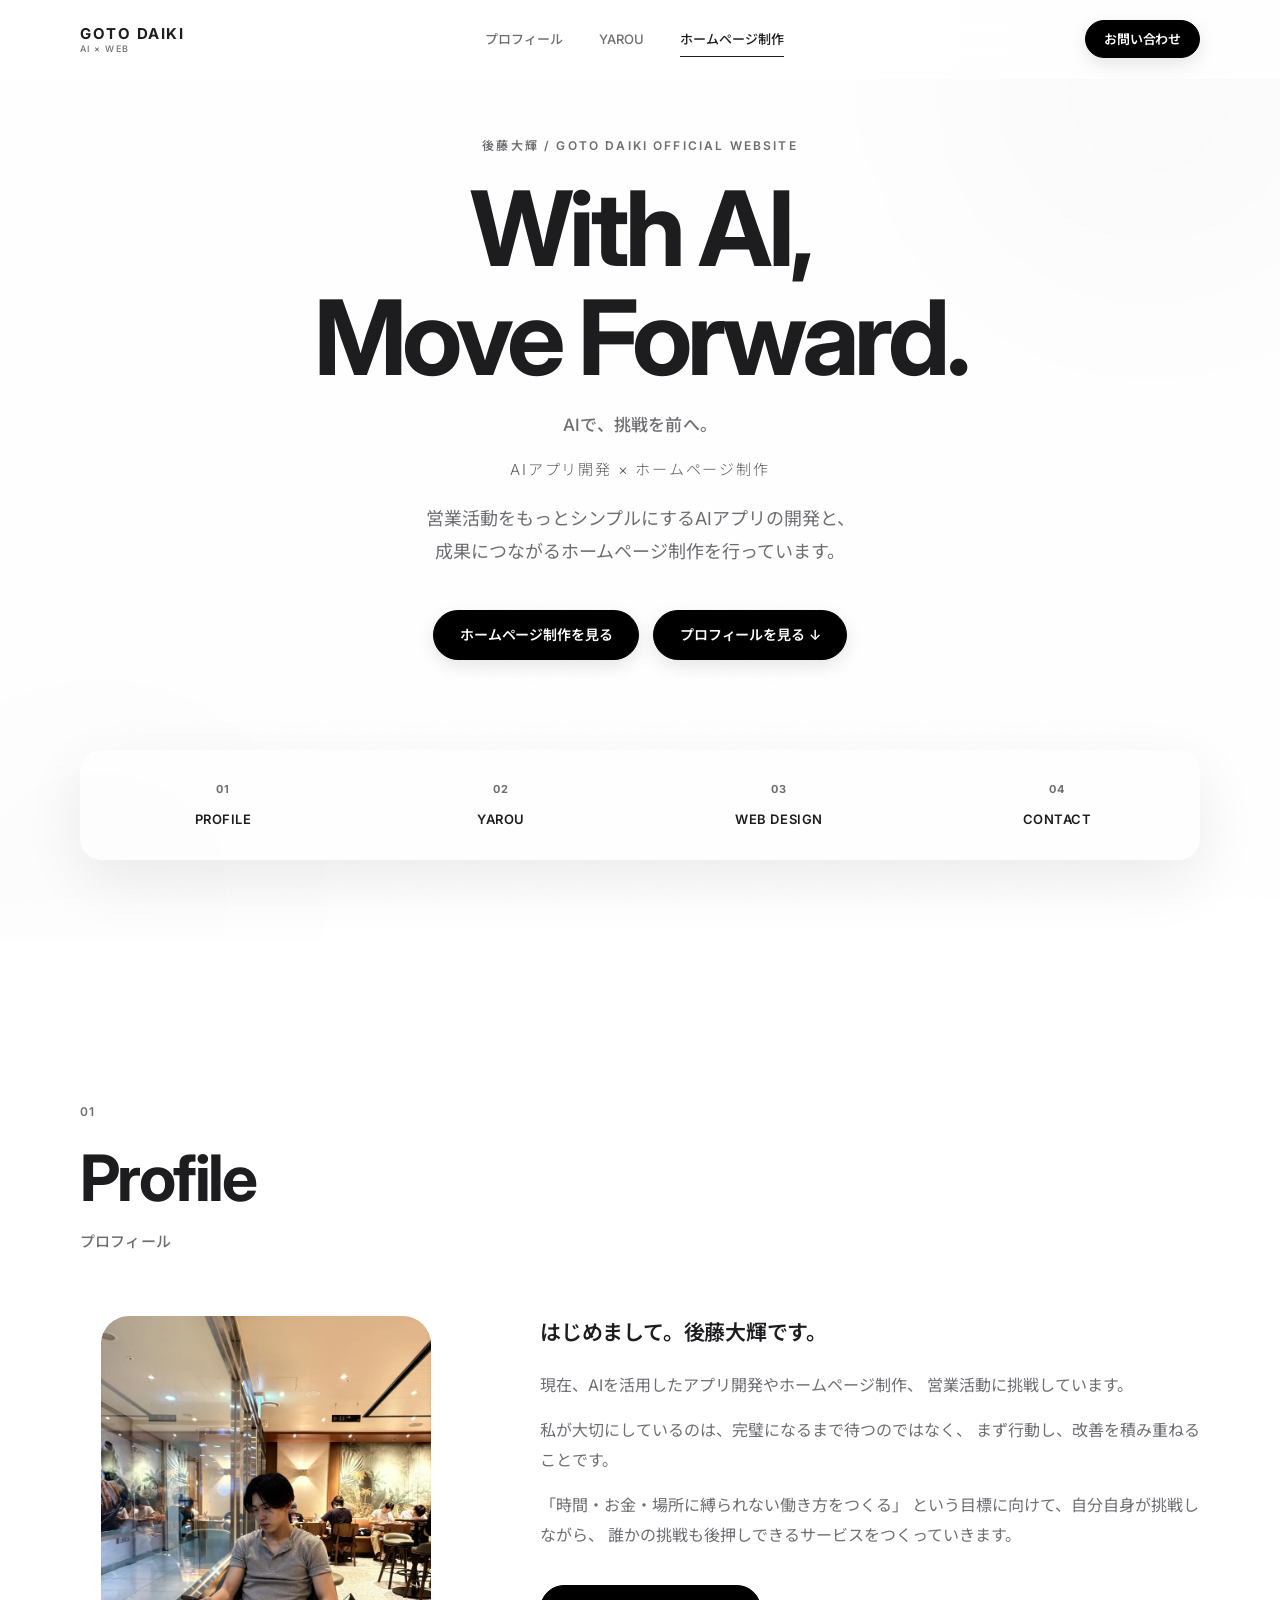
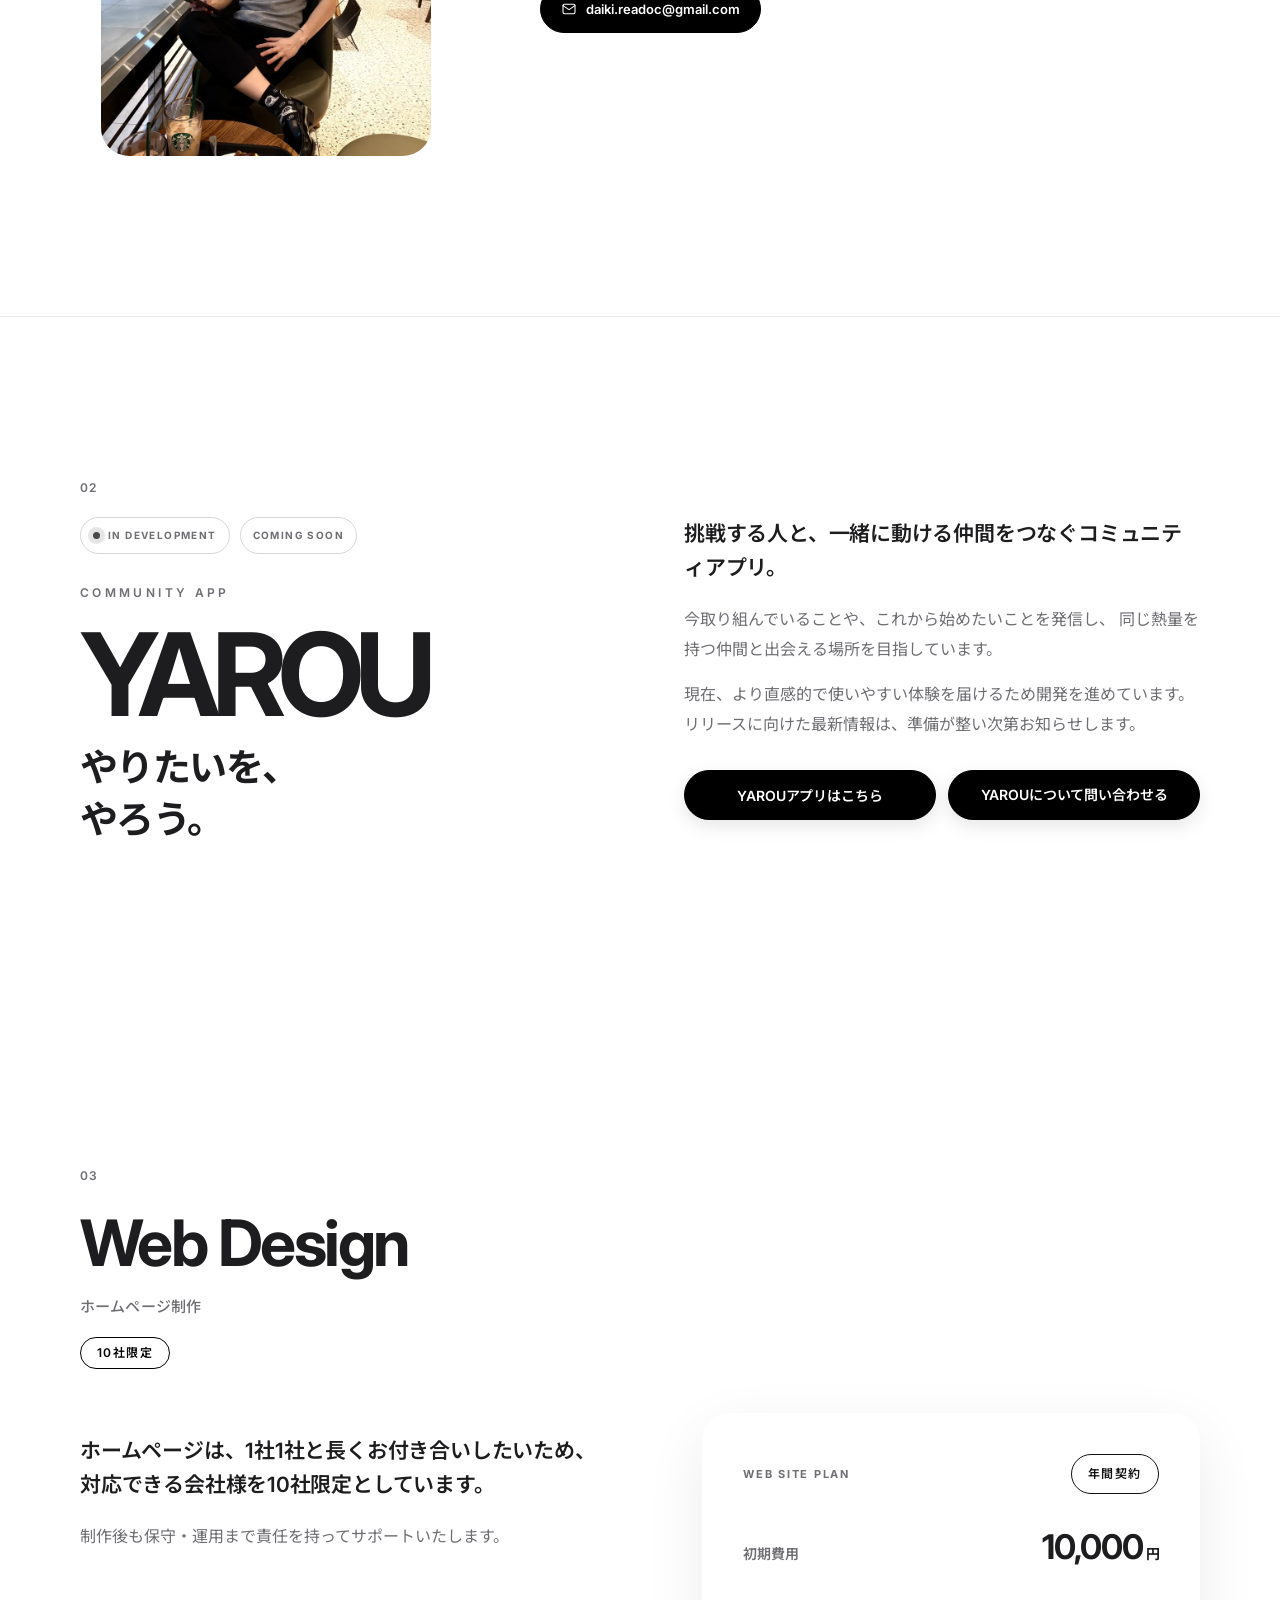
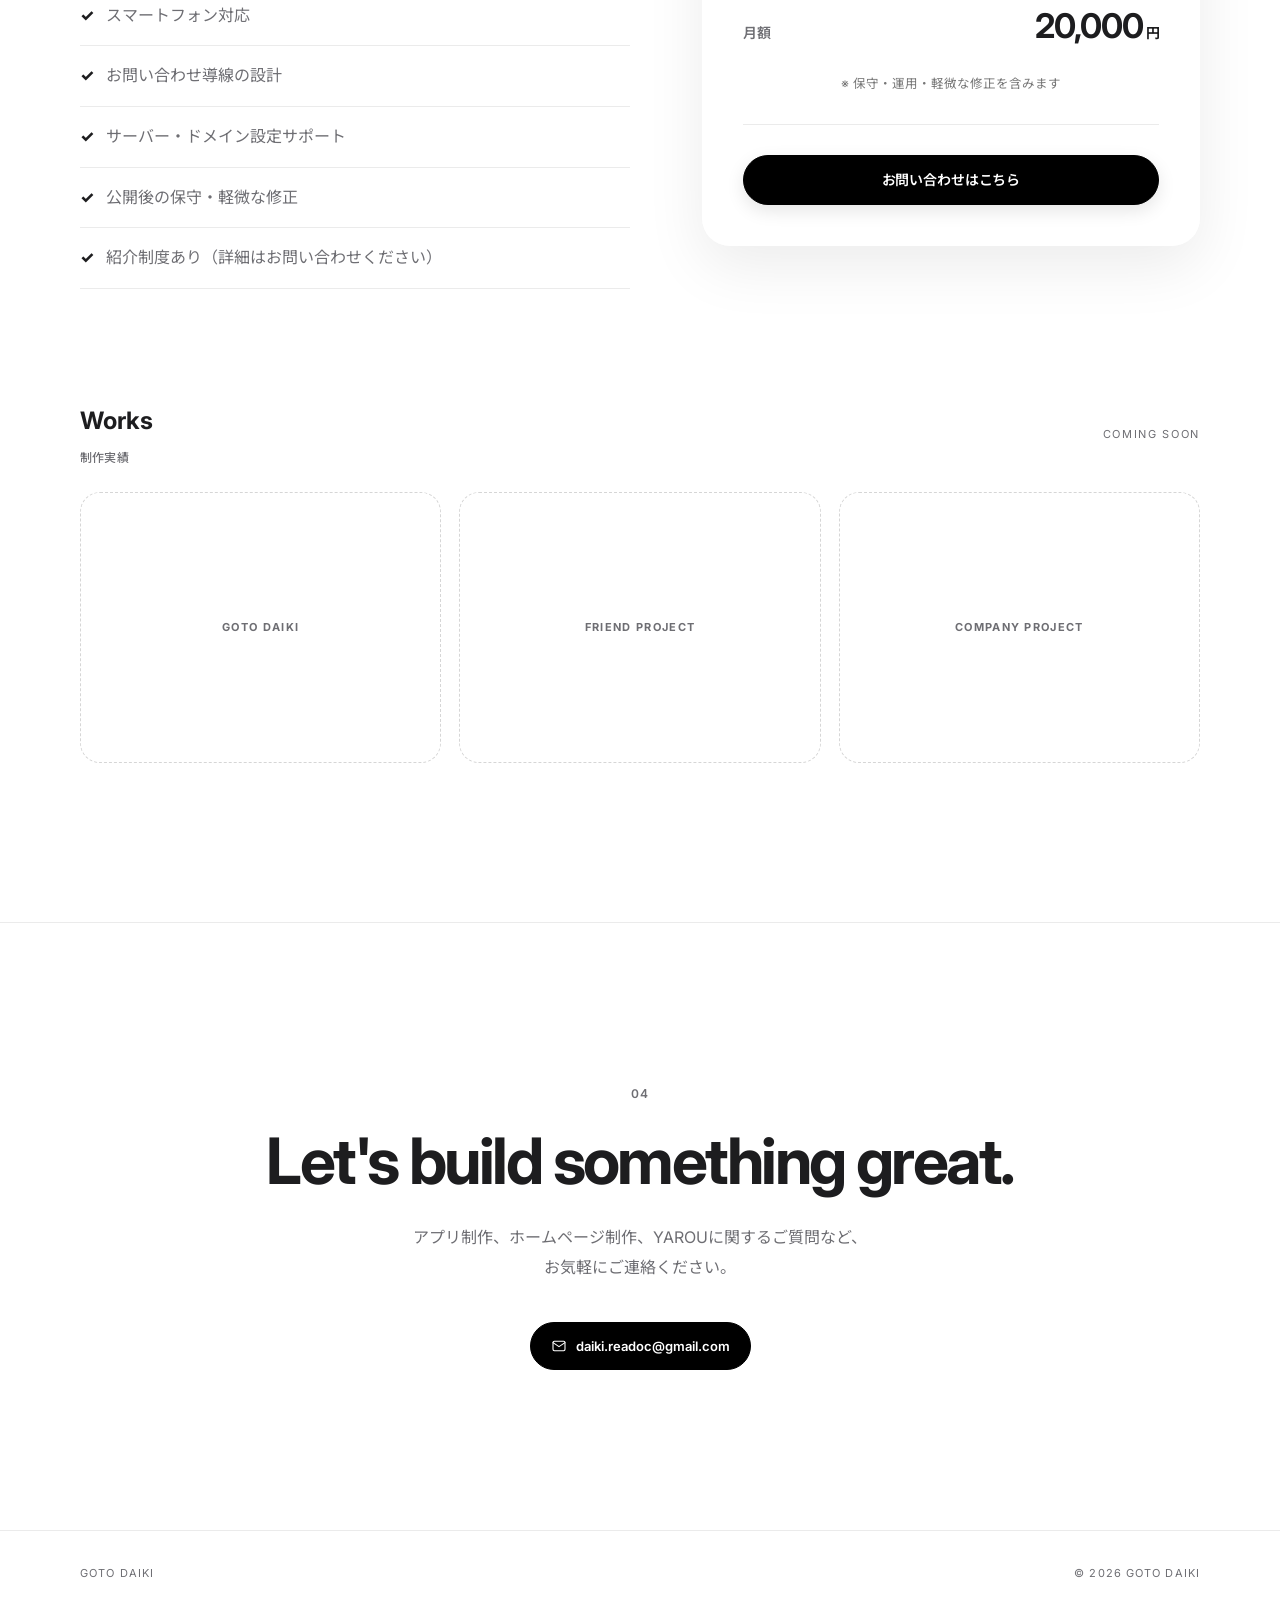
==== index.html @ 41896091 "Align site section numbering" ====
<!DOCTYPE html>
<html lang="ja">
<head>
  <!-- Google tag (gtag.js) -->
  <script async src="https://www.googletagmanager.com/gtag/js?id=G-G6S5EXK9KP"></script>
  <script>
    window.dataLayer = window.dataLayer || [];
    function gtag(){dataLayer.push(arguments);}
    gtag('js', new Date());

    gtag('config', 'G-G6S5EXK9KP');
  </script>
  <meta charset="UTF-8" />
  <meta name="viewport" content="width=device-width, initial-scale=1.0" />
  <title>後藤大輝 | GOTO DAIKI 公式サイト</title>
  <meta name="description" content="後藤大輝の公式サイト。AIを活用したアプリ開発、ホームページ制作、営業支援サービスなど、後藤大輝のプロフィールと現在の活動をご紹介します。" />
  <link rel="canonical" href="https://gotodaiki.com/" />

  <meta property="og:title" content="後藤大輝 | GOTO DAIKI 公式サイト" />
  <meta property="og:description" content="後藤大輝の公式サイト。AIアプリ開発、ホームページ制作、営業支援サービスなど、現在の活動をご紹介します。" />
  <meta property="og:url" content="https://gotodaiki.com/" />
  <meta property="og:type" content="website" />
  <meta property="og:site_name" content="後藤大輝 | GOTO DAIKI 公式サイト" />
  <meta property="og:locale" content="ja_JP" />
  <meta property="og:image" content="https://gotodaiki.com/goto-daiki-profile.webp" />
  <meta property="og:image:width" content="800" />
  <meta property="og:image:height" content="1067" />
  <meta property="og:image:alt" content="後藤大輝のプロフィール写真" />

  <meta name="twitter:card" content="summary_large_image" />
  <meta name="twitter:title" content="後藤大輝 | GOTO DAIKI 公式サイト" />
  <meta name="twitter:description" content="後藤大輝の公式サイト。AIアプリ開発、ホームページ制作、営業支援サービスなど、現在の活動をご紹介します。" />
  <meta name="twitter:image" content="https://gotodaiki.com/goto-daiki-profile.webp" />
  <meta name="twitter:image:alt" content="後藤大輝のプロフィール写真" />

  <script type="application/ld+json">
  {
    "@context": "https://schema.org",
    "@graph": [
      {
        "@type": "Person",
        "@id": "https://gotodaiki.com/#person",
        "name": "後藤大輝",
        "url": "https://gotodaiki.com/",
        "image": "https://gotodaiki.com/goto-daiki-profile.webp",
        "description": "AIを活用したアプリ開発、ホームページ制作、営業支援サービスに取り組んでいます。"
      },
      {
        "@type": "WebSite",
        "@id": "https://gotodaiki.com/#website",
        "url": "https://gotodaiki.com/",
        "name": "後藤大輝 | GOTO DAIKI 公式サイト",
        "inLanguage": "ja-JP",
        "about": {
          "@id": "https://gotodaiki.com/#person"
        }
      }
    ]
  }
  </script>
  <link rel="preconnect" href="https://fonts.googleapis.com">
  <link rel="preconnect" href="https://fonts.gstatic.com" crossorigin>
  <link href="https://fonts.googleapis.com/css2?family=Inter:wght@400;500;600;700;800&family=Noto+Sans+JP:wght@300;400;500;600;700;800&display=swap" rel="stylesheet">
  <link rel="stylesheet" href="style.css" />
</head>
<body>
  <div class="grain" aria-hidden="true"></div>

  <header class="site-header" id="siteHeader">
    <div class="container header-inner">
      <a href="#top" class="logo">
        <span class="logo-main">GOTO DAIKI</span>
        <span class="logo-sub">AI × WEB</span>
      </a>

      <nav class="nav">
        <a href="#profile" data-nav="profile">プロフィール</a>
        <a href="#apps" data-nav="apps">YAROU</a>
        <a href="#web" data-nav="web">ホームページ制作</a>
      </nav>

      <div class="header-actions">
        <a href="#contact" class="button primary small btn-reveal">お問い合わせ</a>
        <button class="menu-button" aria-label="メニューを開く" aria-expanded="false" aria-controls="mobileNav">
          <span></span><span></span>
        </button>
      </div>
    </div>
  </header>

  <div class="mobile-nav" id="mobileNav">
    <nav>
      <a href="#profile">プロフィール</a>
      <a href="#apps">YAROU</a>
      <a href="#web">ホームページ制作</a>
      <a href="#contact" class="mobile-nav-cta">お問い合わせ</a>
    </nav>
  </div>

  <main>
    <section id="top" class="hero">
      <div class="hero-bg" aria-hidden="true">
        <span class="blob blob-a"></span>
        <span class="blob blob-b"></span>
      </div>

      <div class="container hero-inner">
        <h1 class="reveal">
          <span class="hero-name">後藤大輝 / GOTO DAIKI OFFICIAL WEBSITE</span>
          With AI,<br>
          Move Forward.
        </h1>
        <p class="hero-jp reveal">AIで、挑戦を前へ。</p>
        <p class="hero-tagline reveal">AIアプリ開発 × ホームページ制作</p>
        <p class="hero-copy reveal">
          営業活動をもっとシンプルにするAIアプリの開発と、<br class="pc">
          成果につながるホームページ制作を行っています。
        </p>
        <div class="hero-actions">
          <a href="#web" class="button primary btn-reveal">ホームページ制作を見る</a>
          <a href="#profile" class="button ghost btn-reveal">プロフィールを見る ↓</a>
        </div>
      </div>

      <div class="hero-pillars container reveal">
        <div class="glass pillars-bar">
          <div class="pillar">
            <span class="pillar-index">01</span>
            <span class="pillar-name">PROFILE</span>
          </div>
          <div class="pillar">
            <span class="pillar-index">02</span>
            <span class="pillar-name">YAROU</span>
          </div>
          <div class="pillar">
            <span class="pillar-index">03</span>
            <span class="pillar-name">WEB DESIGN</span>
          </div>
          <div class="pillar">
            <span class="pillar-index">04</span>
            <span class="pillar-name">CONTACT</span>
          </div>
        </div>
      </div>
    </section>

    <section id="profile" class="section">
      <div class="container">
        <p class="section-number reveal">01</p>
        <h2 class="reveal">Profile</h2>
        <p class="section-heading-jp reveal">プロフィール</p>
        <div class="profile-grid">
          <div class="profile-photo reveal">
            <img
              class="profile-image"
              src="goto-daiki-profile.webp"
              alt="後藤大輝のプロフィール写真"
              width="800"
              height="1067"
              loading="lazy"
              decoding="async"
            />
          </div>
          <div class="profile-content reveal">
            <p class="lead">はじめまして。後藤大輝です。</p>
            <p>
              現在、AIを活用したアプリ開発やホームページ制作、
              営業活動に挑戦しています。
            </p>
            <p>
              私が大切にしているのは、完璧になるまで待つのではなく、
              まず行動し、改善を積み重ねることです。
            </p>
            <p>
              「時間・お金・場所に縛られない働き方をつくる」
              という目標に向けて、自分自身が挑戦しながら、
              誰かの挑戦も後押しできるサービスをつくっていきます。
            </p>

            <div class="social-links profile-social">
              <a href="mailto:daiki.readoc@gmail.com" class="btn-reveal">
                <span class="social-icon" aria-hidden="true">
                  <svg viewBox="0 0 24 24" fill="none" stroke="currentColor" stroke-width="1.6" stroke-linecap="round" stroke-linejoin="round"><rect x="3" y="5" width="18" height="14" rx="2"/><path d="M3 7l9 6 9-6"/></svg>
                </span>
                <span class="social-label">daiki.readoc@gmail.com</span>
              </a>
            </div>
          </div>
        </div>
      </div>
    </section>

    <section id="apps" class="section section-divide yarou-section">
      <div class="container">
        <p class="section-number reveal">02</p>
        <div class="yarou-grid">
          <div class="yarou-copy reveal">
            <div class="yarou-status-group">
              <div class="yarou-status"><span aria-hidden="true"></span> IN DEVELOPMENT</div>
              <div class="yarou-status">COMING SOON</div>
            </div>
            <p class="eyebrow">COMMUNITY APP</p>
            <h2>YAROU</h2>
            <p class="yarou-tagline">やりたいを、<br>やろう。</p>
          </div>
          <div class="yarou-content reveal">
            <p class="lead">挑戦する人と、一緒に動ける仲間をつなぐコミュニティアプリ。</p>
            <p>
              今取り組んでいることや、これから始めたいことを発信し、
              同じ熱量を持つ仲間と出会える場所を目指しています。
            </p>
            <p>
              現在、より直感的で使いやすい体験を届けるため開発を進めています。
              リリースに向けた最新情報は、準備が整い次第お知らせします。
            </p>
            <div class="yarou-actions">
              <!-- 正式公開時は data-yarou-app-url の値だけを公開URLへ変更してください。 -->
              <button type="button" class="button btn-reveal yarou-button yarou-app-button" data-yarou-app-url="" aria-disabled="true">
                YAROUアプリはこちら
              </button>
              <a href="#contact" class="button btn-reveal yarou-button">YAROUについて問い合わせる</a>
            </div>
          </div>
        </div>
      </div>
    </section>

    <section id="web" class="section">
      <div class="container">
        <p class="section-number reveal">03</p>
        <div class="title-with-badge">
          <h2 class="reveal">Web Design</h2>
          <p class="section-heading-jp reveal">ホームページ制作</p>
          <span class="badge-outline">10社限定</span>
        </div>
        <div class="web-grid">
          <div class="reveal">
            <p class="lead">
              ホームページは、1社1社と長くお付き合いしたいため、<br class="pc">
              対応できる会社様を10社限定としています。
            </p>
            <p>
              制作後も保守・運用まで責任を持ってサポートいたします。
            </p>

            <ul class="check-list">
              <li>スマートフォン対応</li>
              <li>お問い合わせ導線の設計</li>
              <li>サーバー・ドメイン設定サポート</li>
              <li>公開後の保守・軽微な修正</li>
              <li>紹介制度あり（詳細はお問い合わせください）</li>
            </ul>
          </div>

          <div class="price-card glass reveal">
            <div class="price-head">
              <p class="price-label">WEB SITE PLAN</p>
              <span class="price-badge">年間契約</span>
            </div>
            <div class="price-rows">
              <div class="price-row">
                <span class="price-row-label">初期費用</span>
                <span class="price-row-value">10,000<small>円</small></span>
              </div>
              <div class="price-row">
                <span class="price-row-label">月額</span>
                <span class="price-row-value">20,000<small>円</small></span>
              </div>
            </div>
            <p class="price-support-note">※ 保守・運用・軽微な修正を含みます</p>
            <hr>
            <a href="#contact" class="button primary full btn-reveal">お問い合わせはこちら</a>
          </div>
        </div>

        <div class="works reveal">
          <div class="works-head">
            <div class="works-title-group">
              <h3>Works</h3>
              <p class="works-title-jp">制作実績</p>
            </div>
            <span>COMING SOON</span>
          </div>
          <div class="work-grid">
            <div class="work-item">GOTO DAIKI</div>
            <div class="work-item">FRIEND PROJECT</div>
            <div class="work-item">COMPANY PROJECT</div>
          </div>
        </div>
      </div>
    </section>

    <section id="contact" class="section section-divide contact-section">
      <div class="container contact-inner">
        <p class="section-number reveal">04</p>
        <h2 class="reveal">Let's build something great.</h2>
        <p class="reveal">
          アプリ制作、ホームページ制作、YAROUに関するご質問など、<br class="pc">
          お気軽にご連絡ください。
        </p>
        <div class="social-links contact-social">
          <a href="mailto:daiki.readoc@gmail.com" class="btn-reveal">
            <span class="social-icon" aria-hidden="true">
              <svg viewBox="0 0 24 24" fill="none" stroke="currentColor" stroke-width="1.6" stroke-linecap="round" stroke-linejoin="round"><rect x="3" y="5" width="18" height="14" rx="2"/><path d="M3 7l9 6 9-6"/></svg>
            </span>
            <span class="social-label">daiki.readoc@gmail.com</span>
          </a>
        </div>
      </div>
    </section>
  </main>

  <footer>
    <div class="container footer-inner">
      <span>GOTO DAIKI</span>
      <span>© 2026 GOTO DAIKI</span>
    </div>
  </footer>

  <script src="script.js"></script>
</body>
</html>
---- style.css ----
/* ==========================================================================
   Tokens
   ========================================================================== */
* {
  box-sizing: border-box;
}

:root {
  --white: #ffffff;
  --ink: #1d1d1f;
  --ink-soft: #6e6e73;
  --line: rgba(0, 0, 0, 0.08);
  --line-strong: rgba(0, 0, 0, 0.16);

  --glass-bg: rgba(255, 255, 255, 0.55);
  --glass-border: rgba(255, 255, 255, 0.6);
  --glass-shadow: 0 20px 60px rgba(0, 0, 0, 0.08);

  --ease: cubic-bezier(.16, 1, .3, 1);
  --font: -apple-system, BlinkMacSystemFont, "Inter", "Hiragino Sans",
    "Hiragino Kaku Gothic ProN", "Noto Sans JP", "Yu Gothic", sans-serif;
}

html {
  scroll-behavior: smooth;
}

body {
  margin: 0;
  font-family: var(--font);
  color: var(--ink);
  background: var(--white);
  line-height: 1.85;
  -webkit-font-smoothing: antialiased;
  text-rendering: optimizeLegibility;
  overflow-x: hidden;
}

a {
  color: inherit;
  text-decoration: none;
}

img {
  max-width: 100%;
  display: block;
}

.container {
  width: min(1120px, calc(100% - 48px));
  margin: 0 auto;
  position: relative;
}

/* Subtle film-grain overlay for a premium, tactile finish */
.grain {
  position: fixed;
  inset: 0;
  pointer-events: none;
  z-index: 2;
  opacity: 0.025;
  mix-blend-mode: multiply;
  background-image: url("data:image/svg+xml,%3Csvg xmlns='http://www.w3.org/2000/svg' width='120' height='120'%3E%3Cfilter id='n'%3E%3CfeTurbulence type='fractalNoise' baseFrequency='0.9' numOctaves='2' stitchTiles='stitch'/%3E%3C/filter%3E%3Crect width='100%25' height='100%25' filter='url(%23n)'/%3E%3C/svg%3E");
}

/* ==========================================================================
   Scroll reveal
   ========================================================================== */
.reveal {
  opacity: 0;
  transform: translateY(28px);
  transition: opacity .9s var(--ease), transform .9s var(--ease);
  transition-delay: var(--reveal-delay, 0s);
  will-change: opacity, transform;
}

.reveal.is-visible {
  opacity: 1;
  transform: translateY(0);
}

/* Buttons fade up into view on scroll, independent of hover/active transforms */
.btn-reveal {
  opacity: 0;
  transform: translateY(20px);
  transition: opacity .6s ease-out, transform .6s ease-out;
  transition-delay: var(--reveal-delay, 0s);
  will-change: opacity, transform;
}

.btn-reveal.is-visible {
  opacity: 1;
  transform: translateY(0);
}

@media (prefers-reduced-motion: reduce) {
  html {
    scroll-behavior: auto;
  }
  .reveal,
  .btn-reveal {
    opacity: 1;
    transform: none;
    transition: none;
  }
  .blob {
    animation: none !important;
  }
}

/* ==========================================================================
   Glass utilities
   ========================================================================== */
.glass {
  background: var(--glass-bg);
  border: 1px solid var(--glass-border);
  backdrop-filter: blur(24px) saturate(160%);
  -webkit-backdrop-filter: blur(24px) saturate(160%);
  box-shadow: var(--glass-shadow);
}

/* ==========================================================================
   Header
   ========================================================================== */
.site-header {
  position: fixed;
  inset: 0 0 auto 0;
  z-index: 100;
  background: rgba(255, 255, 255, 0.7);
  backdrop-filter: blur(20px) saturate(180%);
  -webkit-backdrop-filter: blur(20px) saturate(180%);
  border-bottom: 1px solid transparent;
  transition: border-color .4s var(--ease), background .4s var(--ease);
}

.site-header.scrolled {
  border-bottom-color: var(--line);
  background: rgba(255, 255, 255, 0.86);
}

.header-inner {
  height: 78px;
  display: flex;
  align-items: center;
  justify-content: space-between;
  gap: 24px;
}

.logo {
  display: flex;
  flex-direction: column;
  gap: 3px;
  line-height: 1;
}

.logo-main {
  font-size: 15px;
  font-weight: 700;
  letter-spacing: .1em;
  color: var(--ink);
}

.logo-sub {
  font-size: 9px;
  font-weight: 500;
  letter-spacing: .16em;
  color: var(--ink-soft);
}

.nav {
  display: flex;
  gap: 36px;
  font-size: 13px;
  font-weight: 500;
  color: var(--ink-soft);
  margin: 0 auto;
}

.nav a {
  position: relative;
  padding: 6px 0;
  transition: color .25s var(--ease);
}

.nav a::after {
  content: "";
  position: absolute;
  left: 0;
  right: 100%;
  bottom: 0;
  height: 1px;
  background: var(--ink);
  transition: right .3s var(--ease);
}

.nav a:hover,
.nav a.active {
  color: var(--ink);
}

.nav a:hover::after,
.nav a.active::after {
  right: 0;
}

.header-actions {
  display: flex;
  align-items: center;
  gap: 18px;
}

.menu-button {
  display: none;
  border: 0;
  background: transparent;
  padding: 8px;
  width: 40px;
  height: 40px;
  cursor: pointer;
}

.menu-button span {
  display: block;
  width: 20px;
  height: 1.5px;
  margin: 5px auto;
  background: var(--ink);
  transition: transform .3s var(--ease), opacity .3s var(--ease);
}

.menu-button[aria-expanded="true"] span:first-child {
  transform: translateY(6.5px) rotate(45deg);
}

.menu-button[aria-expanded="true"] span:last-child {
  transform: translateY(-6.5px) rotate(-45deg);
}

/* Fullscreen mobile nav */
.mobile-nav {
  position: fixed;
  inset: 0;
  z-index: 90;
  display: flex;
  align-items: center;
  justify-content: center;
  background: rgba(255, 255, 255, 0.78);
  backdrop-filter: blur(30px) saturate(180%);
  -webkit-backdrop-filter: blur(30px) saturate(180%);
  opacity: 0;
  visibility: hidden;
  transform: translateY(-8px);
  transition: opacity .4s var(--ease), transform .4s var(--ease), visibility .4s;
}

.mobile-nav.open {
  opacity: 1;
  visibility: visible;
  transform: translateY(0);
}

.mobile-nav nav {
  display: flex;
  flex-direction: column;
  align-items: center;
  gap: 28px;
}

.mobile-nav a {
  font-size: 26px;
  font-weight: 600;
  letter-spacing: -.02em;
}

.mobile-nav-cta {
  margin-top: 12px;
  padding: 14px 30px;
  border-radius: 9999px;
  background: #000000;
  color: #ffffff;
  border: 1px solid #000000;
  box-shadow: 0 6px 18px rgba(0, 0, 0, 0.1);
  font-size: 15px !important;
  font-weight: 600 !important;
  transition: background .25s var(--ease), color .25s var(--ease),
    transform .25s var(--ease), box-shadow .25s var(--ease);
}

.mobile-nav-cta:hover {
  background: #ffffff;
  color: #000000;
  transform: translateY(-2px);
  box-shadow: 0 10px 24px rgba(0, 0, 0, 0.1);
}

.mobile-nav-cta:active {
  transform: scale(0.98);
  transition-duration: .12s;
}

/* ==========================================================================
   Buttons
   ========================================================================== */
.button {
  display: inline-flex;
  min-height: 50px;
  padding: 0 26px;
  align-items: center;
  justify-content: center;
  border-radius: 9999px;
  font-size: 14px;
  font-weight: 600;
  letter-spacing: -.01em;
  font-family: inherit;
  cursor: pointer;
  background: #000000;
  color: #ffffff;
  border: 1px solid #000000;
  box-shadow: 0 6px 18px rgba(0, 0, 0, 0.1);
  transition: background .25s var(--ease), color .25s var(--ease),
    transform .25s var(--ease), box-shadow .25s var(--ease);
  white-space: nowrap;
}

.button:hover {
  background: #ffffff;
  color: #000000;
  border-color: #000000;
  transform: translateY(-2px);
  box-shadow: 0 10px 24px rgba(0, 0, 0, 0.1);
}

.button:active {
  transform: scale(0.98);
  transition-duration: .12s;
}

.button.small {
  min-height: 38px;
  padding: 0 18px;
  font-size: 13px;
}

.button.full {
  width: 100%;
}

/* ==========================================================================
   Hero
   ========================================================================== */
.hero {
  position: relative;
  min-height: 100vh;
  display: flex;
  flex-direction: column;
  align-items: center;
  justify-content: center;
  padding: 140px 0 80px;
  text-align: center;
  overflow: hidden;
}

.hero-bg {
  position: absolute;
  inset: 0;
  z-index: -1;
  overflow: hidden;
}

.blob {
  position: absolute;
  border-radius: 50%;
  filter: blur(90px);
  opacity: .5;
}

.blob-a {
  width: 620px;
  height: 620px;
  top: -220px;
  right: -180px;
  background: radial-gradient(circle, rgba(0, 0, 0, .05), transparent 70%);
  animation: float-a 22s ease-in-out infinite;
}

.blob-b {
  width: 520px;
  height: 520px;
  bottom: -220px;
  left: -160px;
  background: radial-gradient(circle, rgba(0, 0, 0, .035), transparent 70%);
  animation: float-b 26s ease-in-out infinite;
}

@keyframes float-a {
  0%, 100% { transform: translate(0, 0); }
  50% { transform: translate(-40px, 50px); }
}

@keyframes float-b {
  0%, 100% { transform: translate(0, 0); }
  50% { transform: translate(50px, -40px); }
}

.hero-inner {
  max-width: 880px;
}

.eyebrow {
  margin: 0 0 22px;
  font-size: 12px;
  letter-spacing: .28em;
  font-weight: 600;
  color: var(--ink-soft);
  text-transform: uppercase;
}

h1 {
  margin: 0;
  font-size: clamp(46px, 8.5vw, 104px);
  line-height: 1.05;
  letter-spacing: -.045em;
  font-weight: 700;
}

.hero-name {
  display: block;
  margin-bottom: 22px;
  color: var(--ink-soft);
  font-size: 12px;
  font-weight: 600;
  line-height: 1;
  letter-spacing: .18em;
}

.hero-jp {
  margin: 18px 0 0;
  font-size: 17px;
  font-weight: 500;
  letter-spacing: .01em;
  color: var(--ink-soft);
}

.hero-tagline {
  margin: 14px 0 0;
  font-size: 15px;
  font-weight: 300;
  letter-spacing: .12em;
  color: #5c5c5f;
}

.hero-copy {
  margin: 18px auto 0;
  max-width: 560px;
  font-size: 18px;
  font-weight: 400;
  color: var(--ink-soft);
}

.hero-actions {
  display: flex;
  gap: 14px;
  justify-content: center;
  margin-top: 42px;
}

.hero-pillars {
  margin-top: 90px;
}

.pillars-bar {
  display: flex;
  border-radius: 22px;
  padding: 6px;
  gap: 6px;
}

.pillar {
  flex: 1;
  display: flex;
  flex-direction: column;
  align-items: center;
  gap: 8px;
  padding: 22px 14px;
  border-radius: 16px;
  transition: background .3s var(--ease);
}

.pillar:hover {
  background: rgba(255, 255, 255, 0.6);
}

.pillar-index {
  font-size: 11px;
  font-weight: 700;
  letter-spacing: .1em;
  color: var(--ink-soft);
}

.pillar-name {
  font-size: 13px;
  font-weight: 600;
  letter-spacing: .04em;
}

/* ==========================================================================
   Sections
   ========================================================================== */
.section {
  padding: 160px 0;
  position: relative;
}

.section-number {
  margin: 0 0 18px;
  font-size: 12px;
  font-weight: 600;
  letter-spacing: .12em;
  color: var(--ink-soft);
  text-transform: uppercase;
}

h2 {
  margin: 0 0 60px;
  font-size: clamp(36px, 5.5vw, 64px);
  line-height: 1.15;
  letter-spacing: -.04em;
  font-weight: 700;
}

.lead {
  font-size: 21px;
  font-weight: 600;
  line-height: 1.6;
  letter-spacing: -.01em;
}

.section-heading-jp {
  margin: -46px 0 60px;
  font-size: 15px;
  font-weight: 500;
  letter-spacing: .01em;
  color: var(--ink-soft);
}

.title-with-badge {
  margin-bottom: 44px;
}

.title-with-badge h2 {
  margin-bottom: 16px;
}

.title-with-badge .section-heading-jp {
  margin: -2px 0 16px;
}

p {
  color: var(--ink-soft);
}

.lead,
h1, h2, h3,
.pillar-name,
.card h3 {
  color: var(--ink);
}

/* Profile */
.profile-grid {
  display: grid;
  grid-template-columns: .72fr 1.28fr;
  gap: 88px;
  align-items: start;
}

.profile-photo {
  width: 100%;
  max-width: 330px;
  justify-self: center;
}

.profile-image {
  display: block;
  width: 100%;
  height: auto;
  border-radius: 28px;
  object-fit: cover;
  object-position: center 42%;
}

.profile-content p {
  margin-top: 0;
}

.profile-social {
  justify-content: flex-start;
}

.social-links {
  display: flex;
  flex-wrap: wrap;
  gap: 12px;
  margin-top: 34px;
}

.social-links a {
  display: inline-flex;
  align-items: center;
  gap: 9px;
  padding: 11px 20px;
  border-radius: 9999px;
  font-size: 13px;
  font-weight: 600;
  background: #000000;
  color: #ffffff;
  border: 1px solid #000000;
  transition: background .25s var(--ease), color .25s var(--ease),
    transform .25s var(--ease);
}

.social-links a:hover {
  background: #ffffff;
  color: #000000;
  transform: translateY(-2px);
}

.social-links a:active {
  transform: scale(0.98);
  transition-duration: .12s;
}

.social-icon {
  display: inline-flex;
  flex-shrink: 0;
}

.social-icon svg {
  width: 16px;
  height: 16px;
  display: block;
}

.section-divide {
  border-top: 1px solid var(--line);
}

.section-intro {
  max-width: 640px;
  margin: -28px 0 56px;
  font-size: 18px;
}

.cards {
  display: grid;
  grid-template-columns: 1fr 1fr;
  gap: 24px;
}

.card {
  padding: 38px;
  border-radius: 26px;
}

.app-card {
  min-height: 420px;
  display: flex;
  flex-direction: column;
  background: var(--white);
  border: 1px solid var(--line);
  box-shadow: 0 24px 60px rgba(0, 0, 0, 0.06);
  transition: transform .5s var(--ease), border-color .5s var(--ease), box-shadow .5s var(--ease);
}

.app-card:hover {
  transform: translateY(-6px);
  border-color: var(--line-strong);
  box-shadow: 0 30px 70px rgba(0, 0, 0, 0.09);
}

/* Status indicator — intentionally static (no hover/focus feedback) so it
   can never be mistaken for a clickable button. */
.card-title-row {
  display: flex;
  align-items: center;
  gap: 14px;
  margin: 0 0 8px;
}

.card .card-title-row h3 {
  margin: 0;
}

.badge-outline {
  display: inline-flex;
  align-items: center;
  flex-shrink: 0;
  height: 32px;
  padding: 0 16px;
  border-radius: 9999px;
  background: #ffffff;
  color: #000000;
  border: 1px solid #000000;
  font-size: 12px;
  font-weight: 600;
  letter-spacing: .12em;
  cursor: default;
}

.card h3 {
  margin: 30px 0 4px;
  font-size: 36px;
  letter-spacing: -.03em;
  font-weight: 700;
}

.card-subtitle {
  margin: 0 0 26px;
  color: var(--ink);
  font-weight: 600;
}

.feature-list {
  display: flex;
  flex-wrap: wrap;
  gap: 8px;
  margin-top: auto;
  padding-top: 28px;
}

.feature-list span {
  padding: 8px 12px;
  border-radius: 8px;
  background: var(--white);
  border: 1px solid var(--line);
  color: var(--ink);
  font-size: 12px;
  font-weight: 500;
}

/* Single, wide, centered app card */
.cards.cards-single {
  grid-template-columns: 1fr;
  max-width: 900px;
  margin: 0 auto;
}

.card-wide {
  min-height: auto;
  display: block;
  padding: 72px;
}

.card-wide-grid {
  display: grid;
  grid-template-columns: 1.4fr 1fr;
  gap: 64px;
  align-items: center;
}

.card-wide-aside {
  padding-left: 56px;
  border-left: 1px solid var(--line);
}

.card-wide-aside-label {
  margin: 0 0 22px;
  font-size: 11px;
  font-weight: 700;
  letter-spacing: .14em;
  color: var(--ink-soft);
}

.feature-list-vertical {
  flex-direction: column;
  align-items: flex-start;
  gap: 12px;
  margin-top: 0;
  padding-top: 0;
}

.feature-list-vertical span {
  width: 100%;
}

/* Web section */
.web-grid {
  display: grid;
  grid-template-columns: 1.05fr .95fr;
  gap: 72px;
  align-items: start;
}

.check-list {
  list-style: none;
  padding: 0;
  margin: 34px 0 0;
}

.check-list li {
  padding: 15px 0;
  border-bottom: 1px solid var(--line);
  color: var(--ink-soft);
}

.check-list li::before {
  content: "✓";
  margin-right: 12px;
  color: var(--ink);
  font-weight: 800;
}

.price-card {
  padding: 40px;
  border-radius: 28px;
}

.price-head {
  display: flex;
  align-items: center;
  justify-content: space-between;
  flex-wrap: wrap;
  gap: 10px 12px;
}

.price-label {
  margin: 0;
  font-size: 11px;
  color: var(--ink-soft);
  font-weight: 700;
  letter-spacing: .16em;
}

.price-badge {
  flex-shrink: 0;
  padding: 8px 16px;
  border-radius: 9999px;
  background: #ffffff;
  border: 1px solid #111111;
  color: #111111;
  font-size: 12px;
  font-weight: 600;
  letter-spacing: .12em;
  cursor: default;
}

.price-rows {
  display: flex;
  flex-direction: column;
  gap: 16px;
  margin: 22px 0 4px;
}

.price-row {
  display: flex;
  align-items: baseline;
  justify-content: space-between;
  gap: 12px;
}

.price-row-label {
  font-size: 14px;
  font-weight: 600;
  color: var(--ink-soft);
}

.price-row-value {
  font-size: clamp(28px, 4vw, 34px);
  font-weight: 700;
  letter-spacing: -.03em;
  color: var(--ink);
}

.price-row-value small {
  margin-left: 3px;
  font-size: 14px;
  font-weight: 700;
}

.price-support-note {
  margin: 16px 0 22px;
  text-align: center;
  font-size: 12.5px;
  font-weight: 400;
  line-height: 1.6;
  color: #777777;
}

.price-support-note + hr {
  margin-top: 0;
}

.price-card hr {
  border: 0;
  border-top: 1px solid var(--line);
  margin: 30px 0;
}

.works {
  margin-top: 110px;
}

.works-head {
  display: flex;
  align-items: center;
  justify-content: space-between;
  margin-bottom: 22px;
}

.works-title-group {
  display: flex;
  flex-direction: column;
  gap: 4px;
}

.works-head h3 {
  margin: 0;
  font-size: 24px;
  font-weight: 700;
}

.works-title-jp {
  margin: 0;
  font-size: 12px;
  font-weight: 500;
  letter-spacing: .02em;
  color: var(--ink-soft);
}

.works-head span {
  color: var(--ink-soft);
  font-size: 11px;
  letter-spacing: .15em;
}

.work-grid {
  display: grid;
  grid-template-columns: repeat(3, 1fr);
  gap: 18px;
}

.work-item {
  aspect-ratio: 4 / 3;
  display: grid;
  place-items: center;
  border-radius: 20px;
  background: var(--white);
  color: var(--ink-soft);
  font-size: 11px;
  font-weight: 700;
  letter-spacing: .12em;
  border: 1px dashed var(--line-strong);
  transition: transform .4s var(--ease);
}

.work-item:hover {
  transform: translateY(-4px);
}

.yarou-grid {
  display: grid;
  grid-template-columns: 1fr 1fr;
  gap: 88px;
  align-items: start;
}

.yarou-copy h2 {
  margin: 12px 0 20px;
  font-size: clamp(72px, 9vw, 132px);
  line-height: .84;
  letter-spacing: -.075em;
}

.yarou-status-group {
  display: flex;
  flex-wrap: wrap;
  gap: 10px;
  margin-bottom: 28px;
}

.yarou-status {
  display: inline-flex;
  align-items: center;
  gap: 8px;
  padding: 8px 12px;
  border: 1px solid var(--line-strong);
  border-radius: 999px;
  color: var(--ink-soft);
  font-size: 10px;
  font-weight: 700;
  letter-spacing: .14em;
}

.yarou-status span {
  width: 7px;
  height: 7px;
  border-radius: 50%;
  background: #4a4a4a;
  box-shadow: 0 0 0 5px rgba(0, 0, 0, .1);
}

.yarou-tagline {
  margin: 0;
  color: var(--ink);
  font-size: clamp(24px, 3vw, 38px);
  font-weight: 700;
  line-height: 1.35;
  letter-spacing: -.04em;
}

.yarou-content .lead {
  margin-top: 0;
}

.yarou-actions {
  display: flex;
  gap: 12px;
  margin-top: 30px;
}

.yarou-button {
  flex: 1;
  min-width: 0;
}

.yarou-app-button[aria-disabled="true"] {
  cursor: default;
}

/* Contact */
.contact-section {
  text-align: center;
}

.contact-inner {
  max-width: 820px;
}

.contact-inner h2 {
  margin-bottom: 26px;
}

.contact-social {
  justify-content: center;
  margin-top: 40px;
}

/* ==========================================================================
   Sponsor detail modal (PDF viewer)
   ========================================================================== */
.modal-overlay {
  position: fixed;
  inset: 0;
  z-index: 200;
  display: flex;
  align-items: center;
  justify-content: center;
  opacity: 0;
  visibility: hidden;
  transition: opacity .25s var(--ease), visibility .25s;
}

.modal-overlay.open {
  opacity: 1;
  visibility: visible;
}

.modal-backdrop {
  position: absolute;
  inset: 0;
  background: rgba(0, 0, 0, 0.82);
  -webkit-backdrop-filter: blur(6px);
  backdrop-filter: blur(6px);
}

.pdf-modal-panel {
  position: relative;
  display: flex;
  flex-direction: column;
  width: 96vw;
  height: 95vh;
  max-width: 1600px;
  max-height: 95vh;
  background: #ffffff;
  border-radius: 20px;
  overflow: hidden;
  box-shadow: 0 40px 100px rgba(0, 0, 0, 0.35);
  opacity: 0;
  transform: scale(.98) translateY(10px);
  transition: opacity .25s ease-out, transform .25s ease-out;
}

.modal-overlay.open .pdf-modal-panel {
  opacity: 1;
  transform: scale(1) translateY(0);
}

.pdf-modal-header {
  display: flex;
  align-items: flex-start;
  justify-content: space-between;
  flex-wrap: nowrap;
  gap: 16px;
  padding: 28px 32px;
  background: #ffffff;
  border-bottom: 1px solid var(--line);
  flex-shrink: 0;
}

.pdf-modal-title {
  display: flex;
  flex-direction: column;
  gap: 6px;
  min-width: 0;
}

.pdf-modal-title-main {
  font-size: 17px;
  font-weight: 700;
  letter-spacing: .01em;
  color: var(--ink);
  overflow-wrap: break-word;
}

.pdf-modal-title-sub {
  font-size: 11px;
  font-weight: 500;
  letter-spacing: .12em;
  text-transform: uppercase;
  color: var(--ink-soft);
}

.pdf-modal-actions {
  display: flex;
  align-items: center;
  gap: 16px;
  flex-shrink: 0;
}

.pdf-modal-link {
  display: inline-flex;
  align-items: center;
  gap: 4px;
  padding: 8px 12px;
  border-radius: 8px;
  font-size: 13px;
  font-weight: 600;
  color: var(--ink);
  background: transparent;
  white-space: nowrap;
  transition: background .2s var(--ease);
}

.pdf-modal-link:hover {
  background: var(--line);
}

.pdf-modal-body {
  flex: 1;
  min-height: 0;
  background: #f5f5f5;
}

.pdf-frame {
  display: block;
  width: 100%;
  height: 100%;
  border: 0;
  object-fit: contain;
}

.pdf-fallback-inline {
  display: flex;
  flex-direction: column;
  align-items: center;
  justify-content: center;
  gap: 16px;
  width: 100%;
  height: 100%;
  padding: 24px;
  text-align: center;
}

.pdf-fallback-inline p {
  margin: 0;
  font-size: 14px;
  color: var(--ink-soft);
}

.modal-close {
  position: static;
  width: 34px;
  height: 34px;
  border-radius: 50%;
  border: 1px solid #000000;
  background: #000000;
  color: #ffffff;
  font-size: 13px;
  cursor: pointer;
  display: grid;
  place-items: center;
  flex-shrink: 0;
  transition: background .25s var(--ease), color .25s var(--ease), border-color .25s var(--ease), transform .25s var(--ease);
}

.modal-close:hover {
  background: #ffffff;
  color: #000000;
  border-color: #000000;
}

@media (max-width: 640px) {
  .pdf-modal-panel {
    width: 96vw;
    height: 92vh;
    border-radius: 16px;
  }

  .pdf-modal-header {
    align-items: center;
    padding: 16px 16px;
    gap: 10px;
  }

  .pdf-modal-title {
    gap: 4px;
  }

  .pdf-modal-title-main {
    font-size: 14px;
  }

  .pdf-modal-title-sub {
    font-size: 10px;
  }

  .pdf-modal-actions {
    gap: 8px;
  }

  .pdf-modal-link {
    padding: 8px 10px;
    font-size: 12px;
  }

  .modal-close {
    width: 36px;
    height: 36px;
  }
}

@media (max-width: 768px) {
  .pdf-modal-panel {
    width: calc(100vw - 20px);
    height: calc(100vh - 24px);
    height: calc(100dvh - 24px);
    max-width: none;
    max-height: none;
    margin: 12px auto;
    border-radius: 16px;
    overflow: hidden;
  }

  .pdf-modal-header {
    min-height: 96px;
    padding: 18px 16px;
    padding-top: max(18px, env(safe-area-inset-top));
    display: flex;
    align-items: flex-start;
    justify-content: space-between;
    gap: 12px;
    flex-shrink: 0;
  }

  .pdf-modal-title {
    flex: 1;
    min-width: 0;
    gap: 4px;
  }

  .pdf-modal-title-main {
    font-size: 14px;
    overflow-wrap: break-word;
  }

  .pdf-modal-title-sub {
    font-size: 10px;
  }

  .pdf-modal-actions {
    display: flex;
    align-items: center;
    gap: 10px;
    flex-shrink: 0;
  }

  .pdf-modal-link {
    display: inline-flex;
    align-items: center;
    min-height: 44px;
    padding: 8px 4px;
    font-size: 13px;
    font-weight: 600;
    color: #000000;
    background: transparent;
    white-space: nowrap;
  }

  .modal-close {
    width: 44px;
    height: 44px;
    min-width: 44px;
    border-radius: 50%;
    background: #000000;
    color: #ffffff;
    flex-shrink: 0;
  }

  .pdf-modal-body {
    flex: 1;
    min-height: 0;
    overflow: auto;
    padding: 12px;
    padding-bottom: max(12px, env(safe-area-inset-bottom));
    background: #f5f5f5;
  }

  .pdf-frame {
    width: 100%;
    height: 100%;
    border: none;
  }
}

/* Footer */
footer {
  padding: 32px 0;
  background: var(--white);
  color: var(--ink-soft);
  border-top: 1px solid var(--line);
}

.footer-inner {
  display: flex;
  justify-content: space-between;
  font-size: 11px;
  letter-spacing: .1em;
  color: var(--ink-soft);
}

/* ==========================================================================
   Responsive
   ========================================================================== */
@media (max-width: 768px) {
  .yarou-actions {
    flex-direction: column;
    gap: 12px;
  }

  .yarou-button {
    width: 100%;
    text-align: center;
  }
}

@media (max-width: 900px) {
  .nav {
    display: none;
  }

  .menu-button {
    display: block;
  }

  .header-actions .button.primary {
    display: none;
  }

  .profile-grid,
  .web-grid,
  .yarou-grid {
    grid-template-columns: 1fr;
    gap: 48px;
  }

  .cards,
  .work-grid {
    grid-template-columns: 1fr;
  }

  .card-wide-grid {
    grid-template-columns: 1fr;
    gap: 32px;
  }

  .card-wide-aside {
    padding-left: 0;
    padding-top: 32px;
    border-left: none;
    border-top: 1px solid var(--line);
  }

  .pillars-bar {
    flex-direction: column;
  }

  .pc {
    display: none;
  }
}

@media (max-width: 640px) {
  .container {
    width: min(100% - 32px, 1120px);
  }

  .hero {
    padding: 120px 0 60px;
  }

  .hero-pillars {
    margin-top: 60px;
  }

  .hero-actions {
    flex-direction: column;
    width: 100%;
  }

  .hero-actions .button {
    width: 100%;
  }

  .section {
    padding: 100px 0;
  }

  h2 {
    margin-bottom: 40px;
  }

  .card,
  .price-card {
    padding: 28px;
  }

  .app-card {
    min-height: auto;
  }

  .profile-photo {
    width: 85%;
    max-width: 320px;
    margin: 0 auto;
  }

  .social-links {
    flex-direction: column;
    align-items: stretch;
  }

  .social-links a {
    width: 100%;
    justify-content: center;
    padding: 13px 20px;
  }

  .profile-social {
    flex-direction: row;
    align-items: flex-start;
  }

  .profile-social a {
    width: auto;
    justify-content: flex-start;
  }

  .footer-inner {
    flex-direction: column;
    gap: 8px;
    text-align: center;
  }

  .mobile-nav a {
    font-size: 22px;
  }
}

@media (max-width: 768px) {
  .profile-social {
    display: flex;
    flex-direction: row;
    justify-content: center;
    align-items: center;
    width: 100%;
    margin: 32px auto 0;
  }

  .profile-social a {
    display: inline-flex;
    align-items: center;
    justify-content: center;
    width: 85%;
    max-width: 320px;
  }
}

@media (max-width: 768px) {
  .profile-content .lead {
    text-align: center;
    margin: 0 auto 30px;
  }
}

/* ==========================================================================
   Touch devices only — tap feedback (does not affect PC hover/pointer:fine)
   ========================================================================== */
@media (hover: none) and (pointer: coarse) {
  .button:hover {
    background: #000000;
    color: #ffffff;
    border-color: #000000;
    transform: none;
    box-shadow: 0 6px 18px rgba(0, 0, 0, 0.1);
  }

  .mobile-nav-cta:hover {
    background: #000000;
    color: #ffffff;
    transform: none;
    box-shadow: 0 6px 18px rgba(0, 0, 0, 0.1);
  }

  .social-links a:hover {
    background: #000000;
    color: #ffffff;
    transform: none;
  }

  .button:active,
  .mobile-nav-cta:active,
  .social-links a:active {
    transform: scale(0.97);
    opacity: 0.85;
    transition: transform 0.12s ease, opacity 0.12s ease;
  }
}
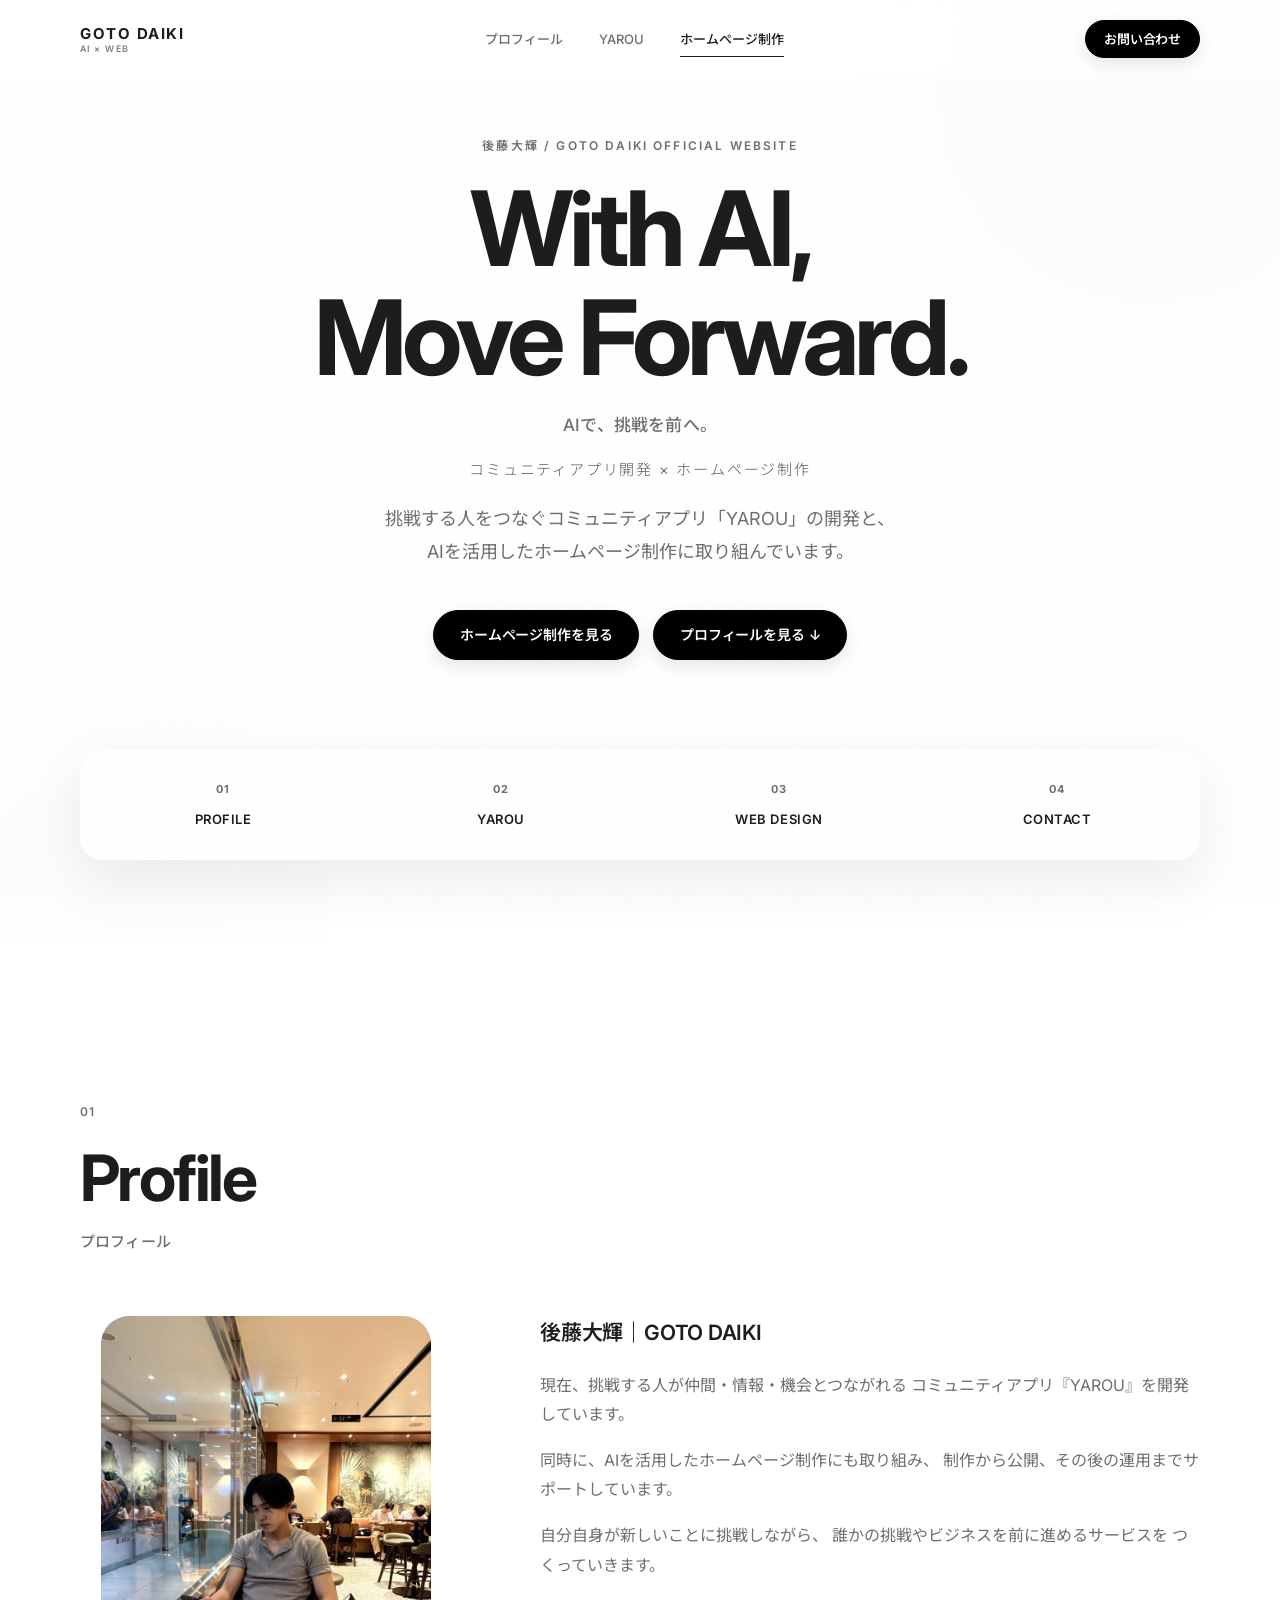
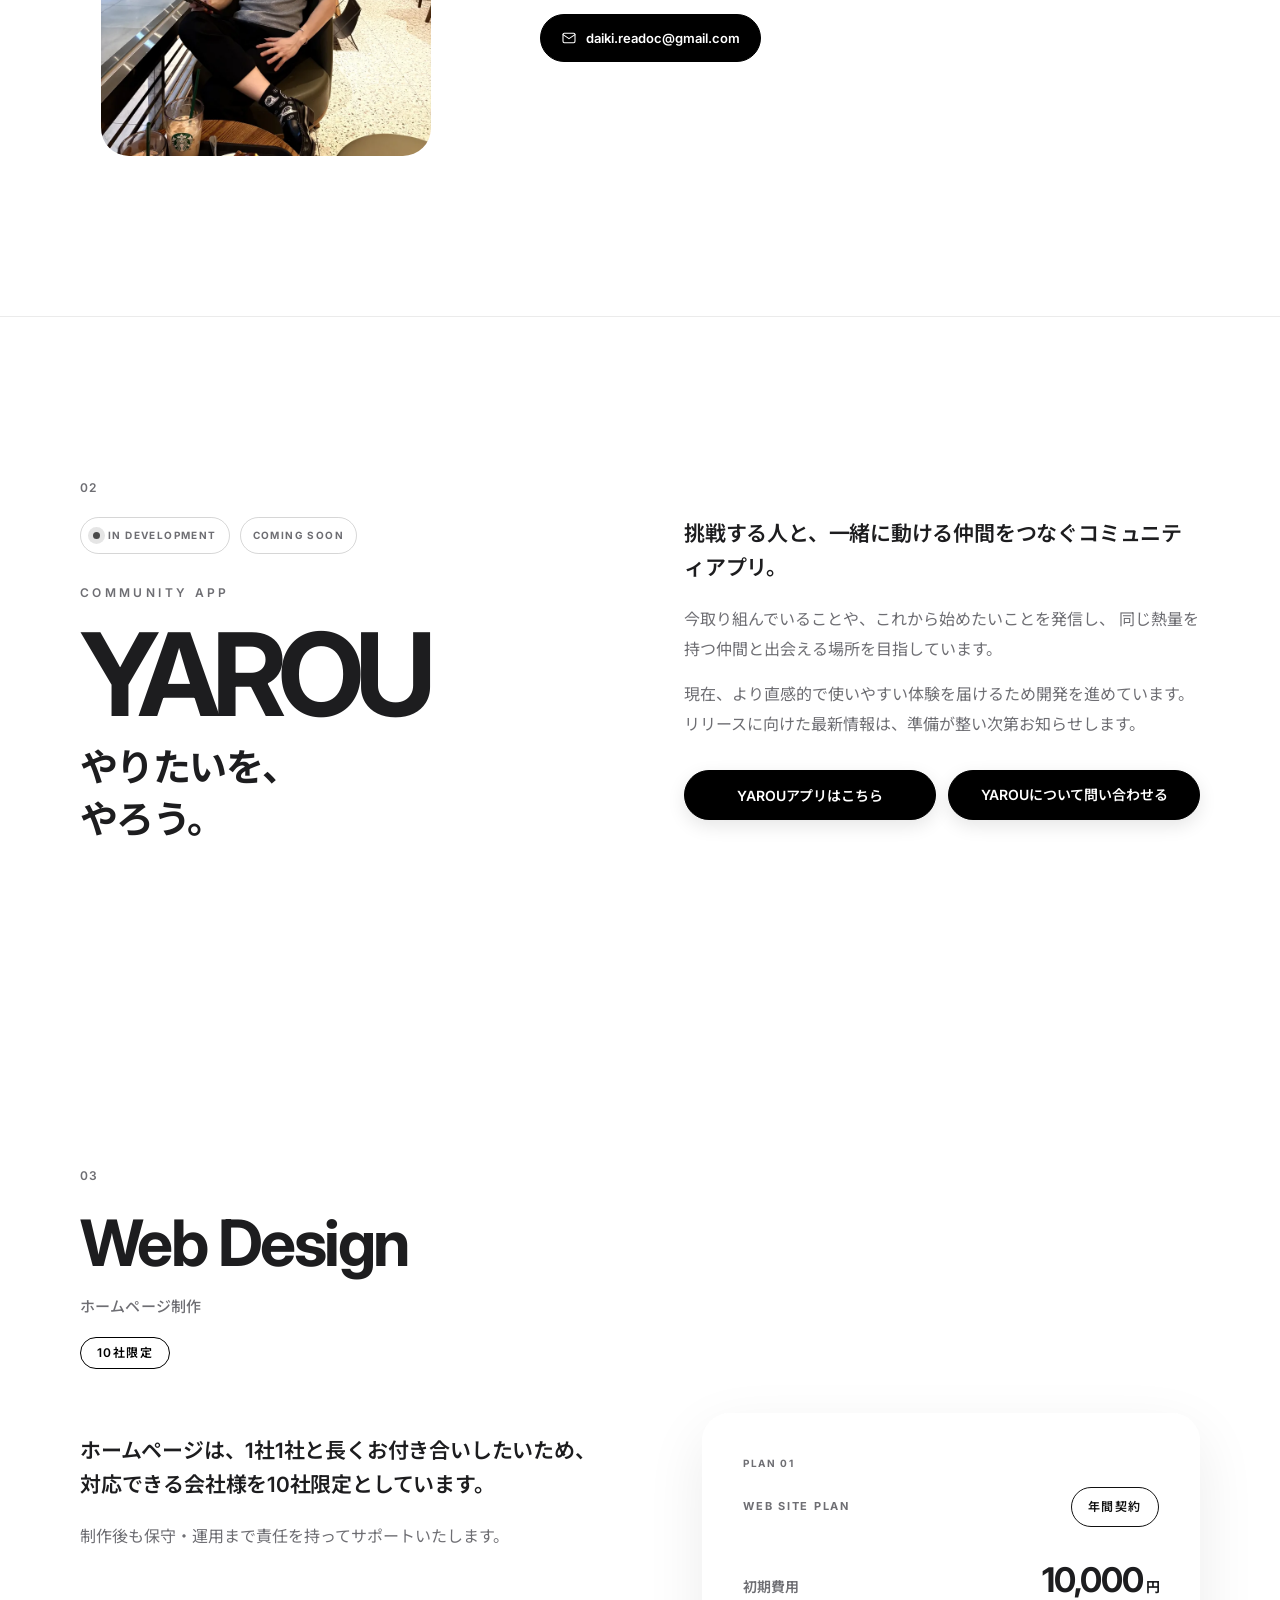
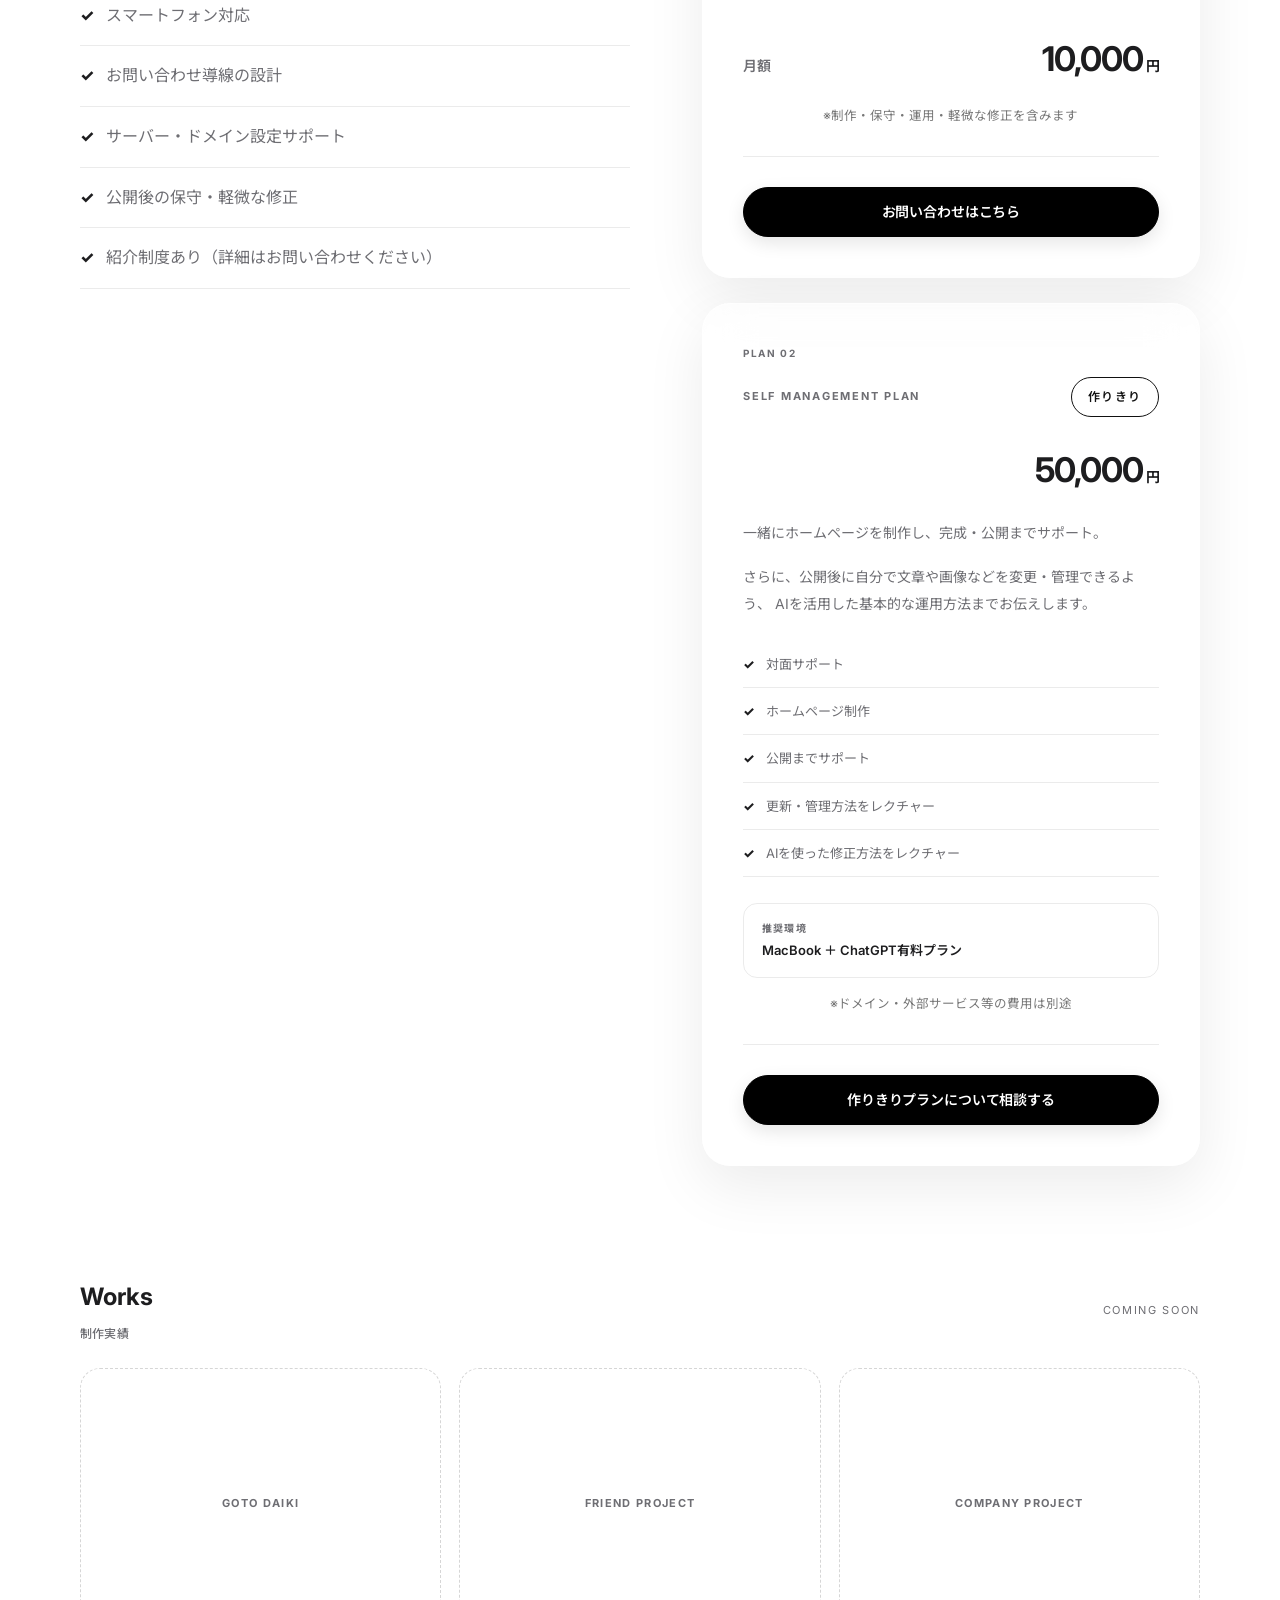
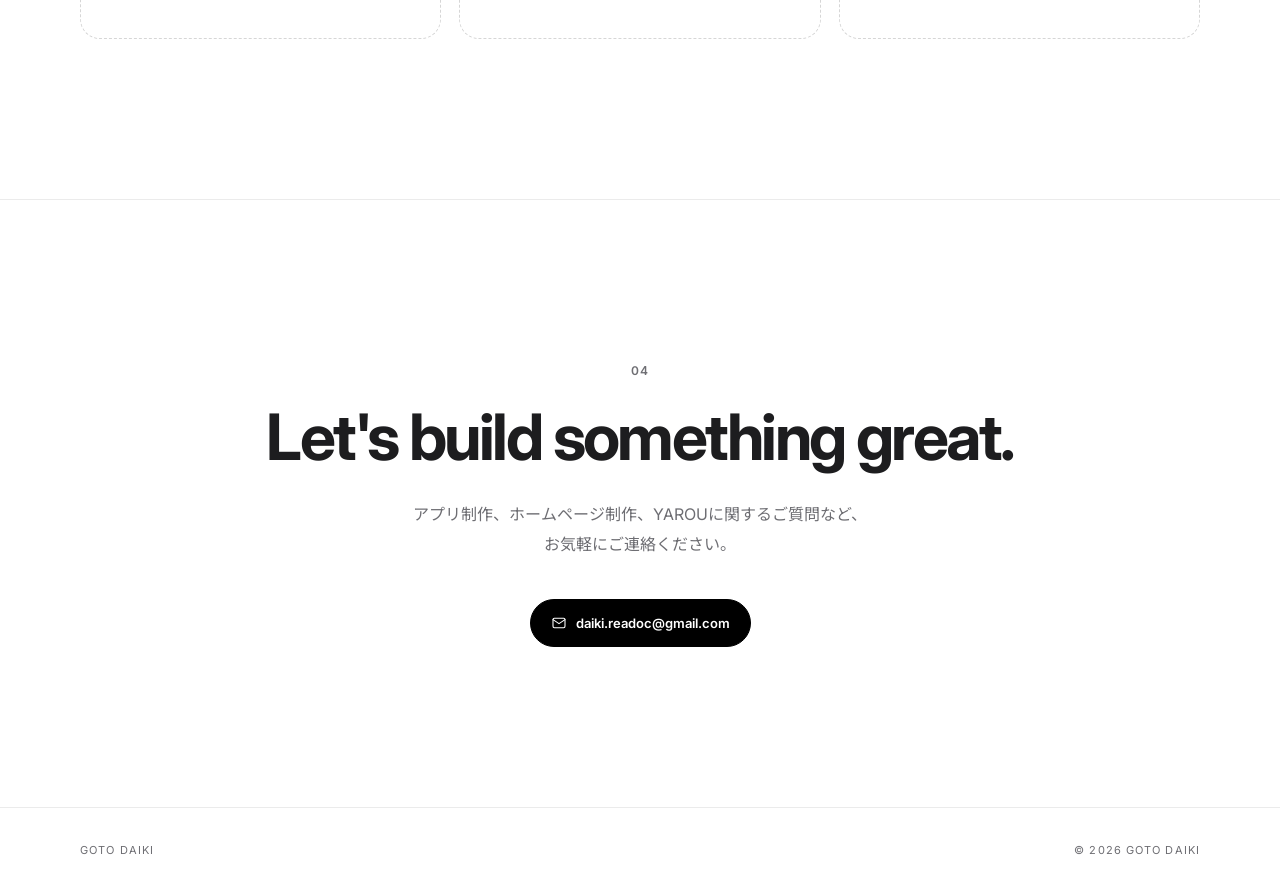
==== commit 2832ace1: "Update site content and pricing plans" ====
--- a/index.html
+++ b/index.html
@@ -111,10 +111,10 @@
           Move Forward.
         </h1>
         <p class="hero-jp reveal">AIで、挑戦を前へ。</p>
-        <p class="hero-tagline reveal">AIアプリ開発 × ホームページ制作</p>
+        <p class="hero-tagline reveal">コミュニティアプリ開発 × ホームページ制作</p>
         <p class="hero-copy reveal">
-          営業活動をもっとシンプルにするAIアプリの開発と、<br class="pc">
-          成果につながるホームページ制作を行っています。
+          挑戦する人をつなぐコミュニティアプリ「YAROU」の開発と、<br class="pc">
+          AIを活用したホームページ制作に取り組んでいます。
         </p>
         <div class="hero-actions">
           <a href="#web" class="button primary btn-reveal">ホームページ制作を見る</a>
@@ -162,19 +162,19 @@
             />
           </div>
           <div class="profile-content reveal">
-            <p class="lead">はじめまして。後藤大輝です。</p>
-            <p>
-              現在、AIを活用したアプリ開発やホームページ制作、
-              営業活動に挑戦しています。
-            </p>
-            <p>
-              私が大切にしているのは、完璧になるまで待つのではなく、
-              まず行動し、改善を積み重ねることです。
-            </p>
-            <p>
-              「時間・お金・場所に縛られない働き方をつくる」
-              という目標に向けて、自分自身が挑戦しながら、
-              誰かの挑戦も後押しできるサービスをつくっていきます。
+            <p class="lead">後藤大輝｜GOTO DAIKI</p>
+            <p>
+              現在、挑戦する人が仲間・情報・機会とつながれる
+              コミュニティアプリ『YAROU』を開発しています。
+            </p>
+            <p>
+              同時に、AIを活用したホームページ制作にも取り組み、
+              制作から公開、その後の運用までサポートしています。
+            </p>
+            <p>
+              自分自身が新しいことに挑戦しながら、
+              誰かの挑戦やビジネスを前に進めるサービスを
+              つくっていきます。
             </p>
 
             <div class="social-links profile-social">
@@ -252,24 +252,61 @@
             </ul>
           </div>
 
-          <div class="price-card glass reveal">
-            <div class="price-head">
-              <p class="price-label">WEB SITE PLAN</p>
-              <span class="price-badge">年間契約</span>
-            </div>
-            <div class="price-rows">
-              <div class="price-row">
-                <span class="price-row-label">初期費用</span>
-                <span class="price-row-value">10,000<small>円</small></span>
+          <div class="price-plans">
+            <div class="price-card glass reveal">
+              <p class="price-plan-number">PLAN 01</p>
+              <div class="price-head">
+                <p class="price-label">WEB SITE PLAN</p>
+                <span class="price-badge">年間契約</span>
               </div>
-              <div class="price-row">
-                <span class="price-row-label">月額</span>
-                <span class="price-row-value">20,000<small>円</small></span>
+              <div class="price-rows">
+                <div class="price-row">
+                  <span class="price-row-label">初期費用</span>
+                  <span class="price-row-value">10,000<small>円</small></span>
+                </div>
+                <div class="price-row">
+                  <span class="price-row-label">月額</span>
+                  <span class="price-row-value">10,000<small>円</small></span>
+                </div>
               </div>
-            </div>
-            <p class="price-support-note">※ 保守・運用・軽微な修正を含みます</p>
-            <hr>
-            <a href="#contact" class="button primary full btn-reveal">お問い合わせはこちら</a>
+              <p class="price-support-note">※制作・保守・運用・軽微な修正を含みます</p>
+              <hr>
+              <a href="#contact" class="button primary full btn-reveal">お問い合わせはこちら</a>
+            </div>
+
+            <div class="price-card glass reveal self-management-plan">
+              <p class="price-plan-number">PLAN 02</p>
+              <div class="price-head">
+                <p class="price-label">SELF MANAGEMENT PLAN</p>
+                <span class="price-badge">作りきり</span>
+              </div>
+              <div class="price-rows">
+                <div class="price-row price-row-single">
+                  <span class="price-row-value">50,000<small>円</small></span>
+                </div>
+              </div>
+              <p class="price-description">
+                一緒にホームページを制作し、完成・公開までサポート。
+              </p>
+              <p class="price-description">
+                さらに、公開後に自分で文章や画像などを変更・管理できるよう、
+                AIを活用した基本的な運用方法までお伝えします。
+              </p>
+              <ul class="check-list price-check-list">
+                <li>対面サポート</li>
+                <li>ホームページ制作</li>
+                <li>公開までサポート</li>
+                <li>更新・管理方法をレクチャー</li>
+                <li>AIを使った修正方法をレクチャー</li>
+              </ul>
+              <p class="price-recommendation">
+                <span>推奨環境</span>
+                MacBook ＋ ChatGPT有料プラン
+              </p>
+              <p class="price-support-note">※ドメイン・外部サービス等の費用は別途</p>
+              <hr>
+              <a href="#contact" class="button primary full btn-reveal">作りきりプランについて相談する</a>
+            </div>
           </div>
         </div>
 
--- a/style.css
+++ b/style.css
@@ -791,6 +791,11 @@
   align-items: start;
 }
 
+.price-plans {
+  display: grid;
+  gap: 24px;
+}
+
 .check-list {
   list-style: none;
   padding: 0;
@@ -813,6 +818,14 @@
 .price-card {
   padding: 40px;
   border-radius: 28px;
+}
+
+.price-plan-number {
+  margin: 0 0 14px;
+  color: var(--ink-soft);
+  font-size: 10px;
+  font-weight: 700;
+  letter-spacing: .16em;
 }
 
 .price-head {
@@ -858,6 +871,10 @@
   gap: 12px;
 }
 
+.price-row-single {
+  justify-content: flex-end;
+}
+
 .price-row-label {
   font-size: 14px;
   font-weight: 600;
@@ -888,6 +905,42 @@
 
 .price-support-note + hr {
   margin-top: 0;
+}
+
+.price-description {
+  margin: 18px 0 0;
+  font-size: 14px;
+  line-height: 1.9;
+  color: var(--ink-soft);
+}
+
+.price-check-list {
+  margin-top: 24px;
+}
+
+.price-check-list li {
+  padding: 11px 0;
+  font-size: 13px;
+}
+
+.price-recommendation {
+  margin: 26px 0 0;
+  padding: 16px 18px;
+  border: 1px solid var(--line);
+  border-radius: 14px;
+  color: var(--ink);
+  font-size: 13px;
+  font-weight: 600;
+  line-height: 1.7;
+}
+
+.price-recommendation span {
+  display: block;
+  margin-bottom: 2px;
+  color: var(--ink-soft);
+  font-size: 10px;
+  font-weight: 700;
+  letter-spacing: .12em;
 }
 
 .price-card hr {
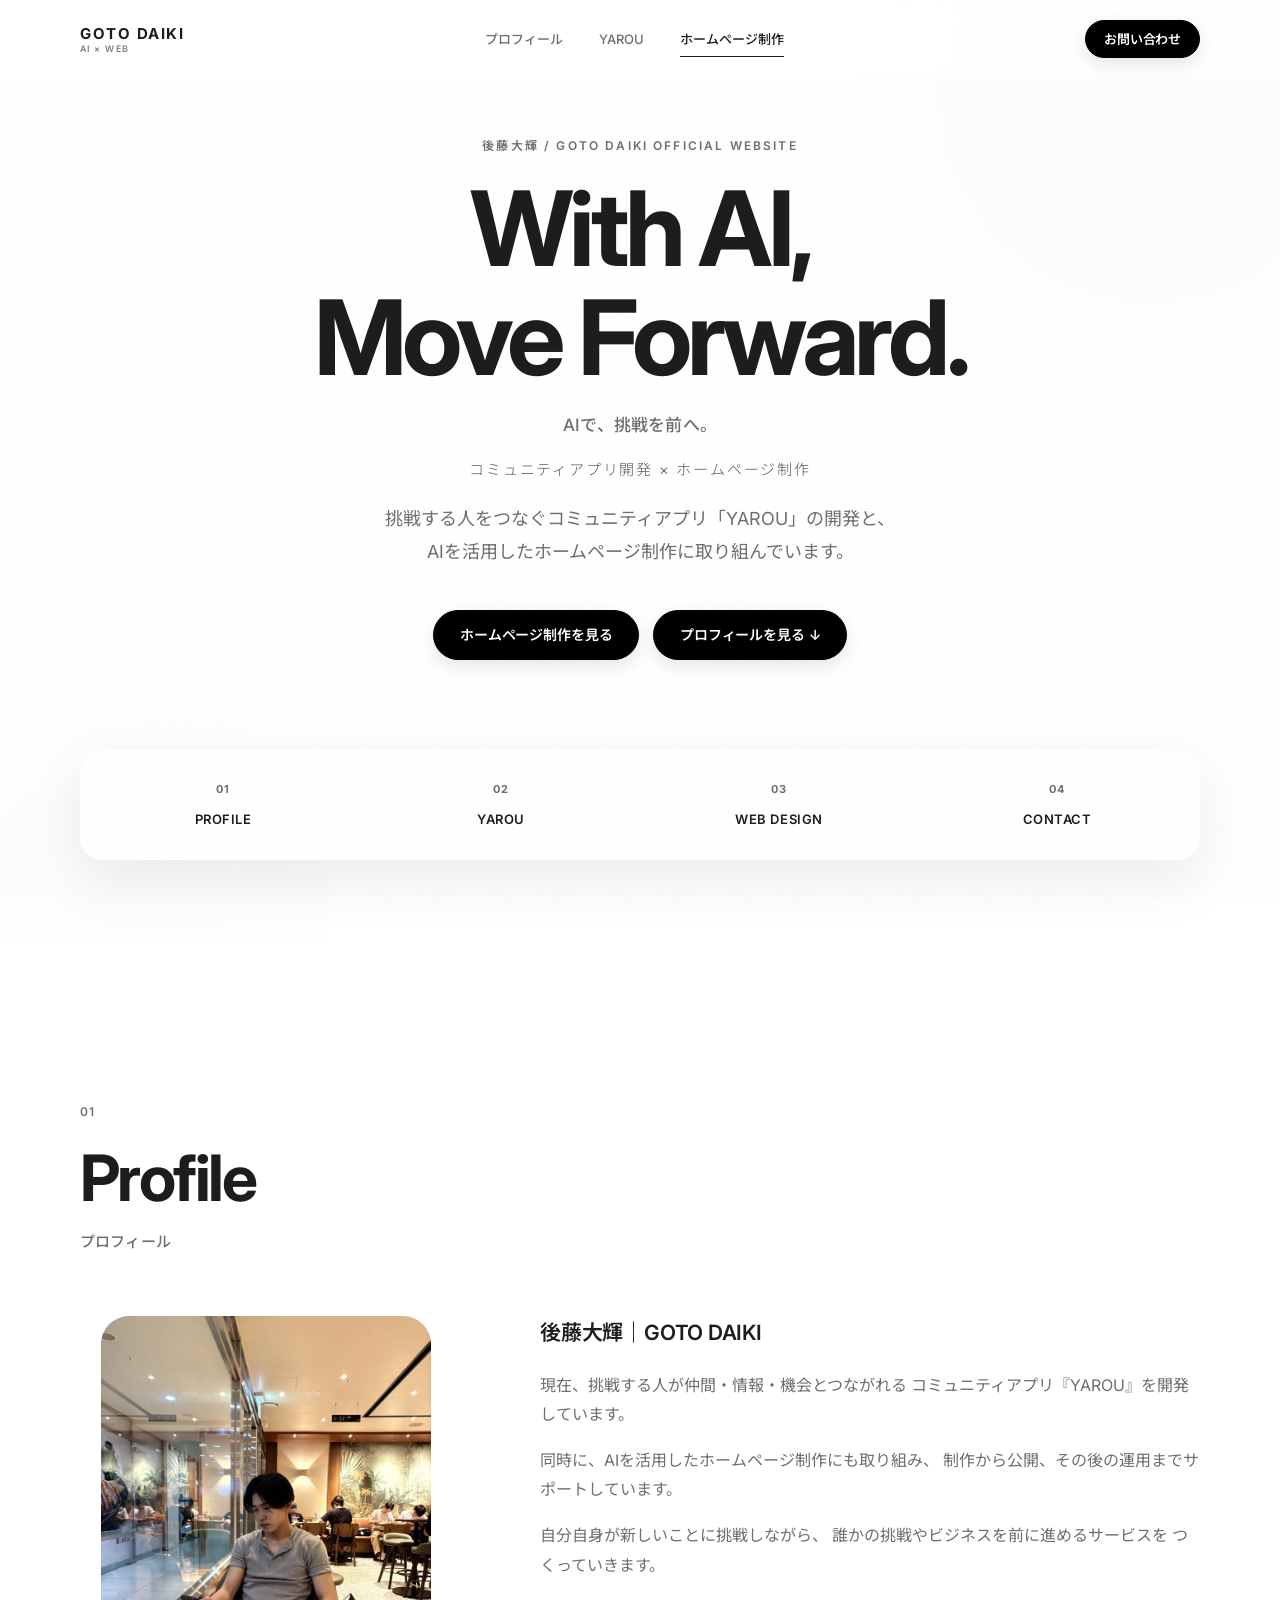
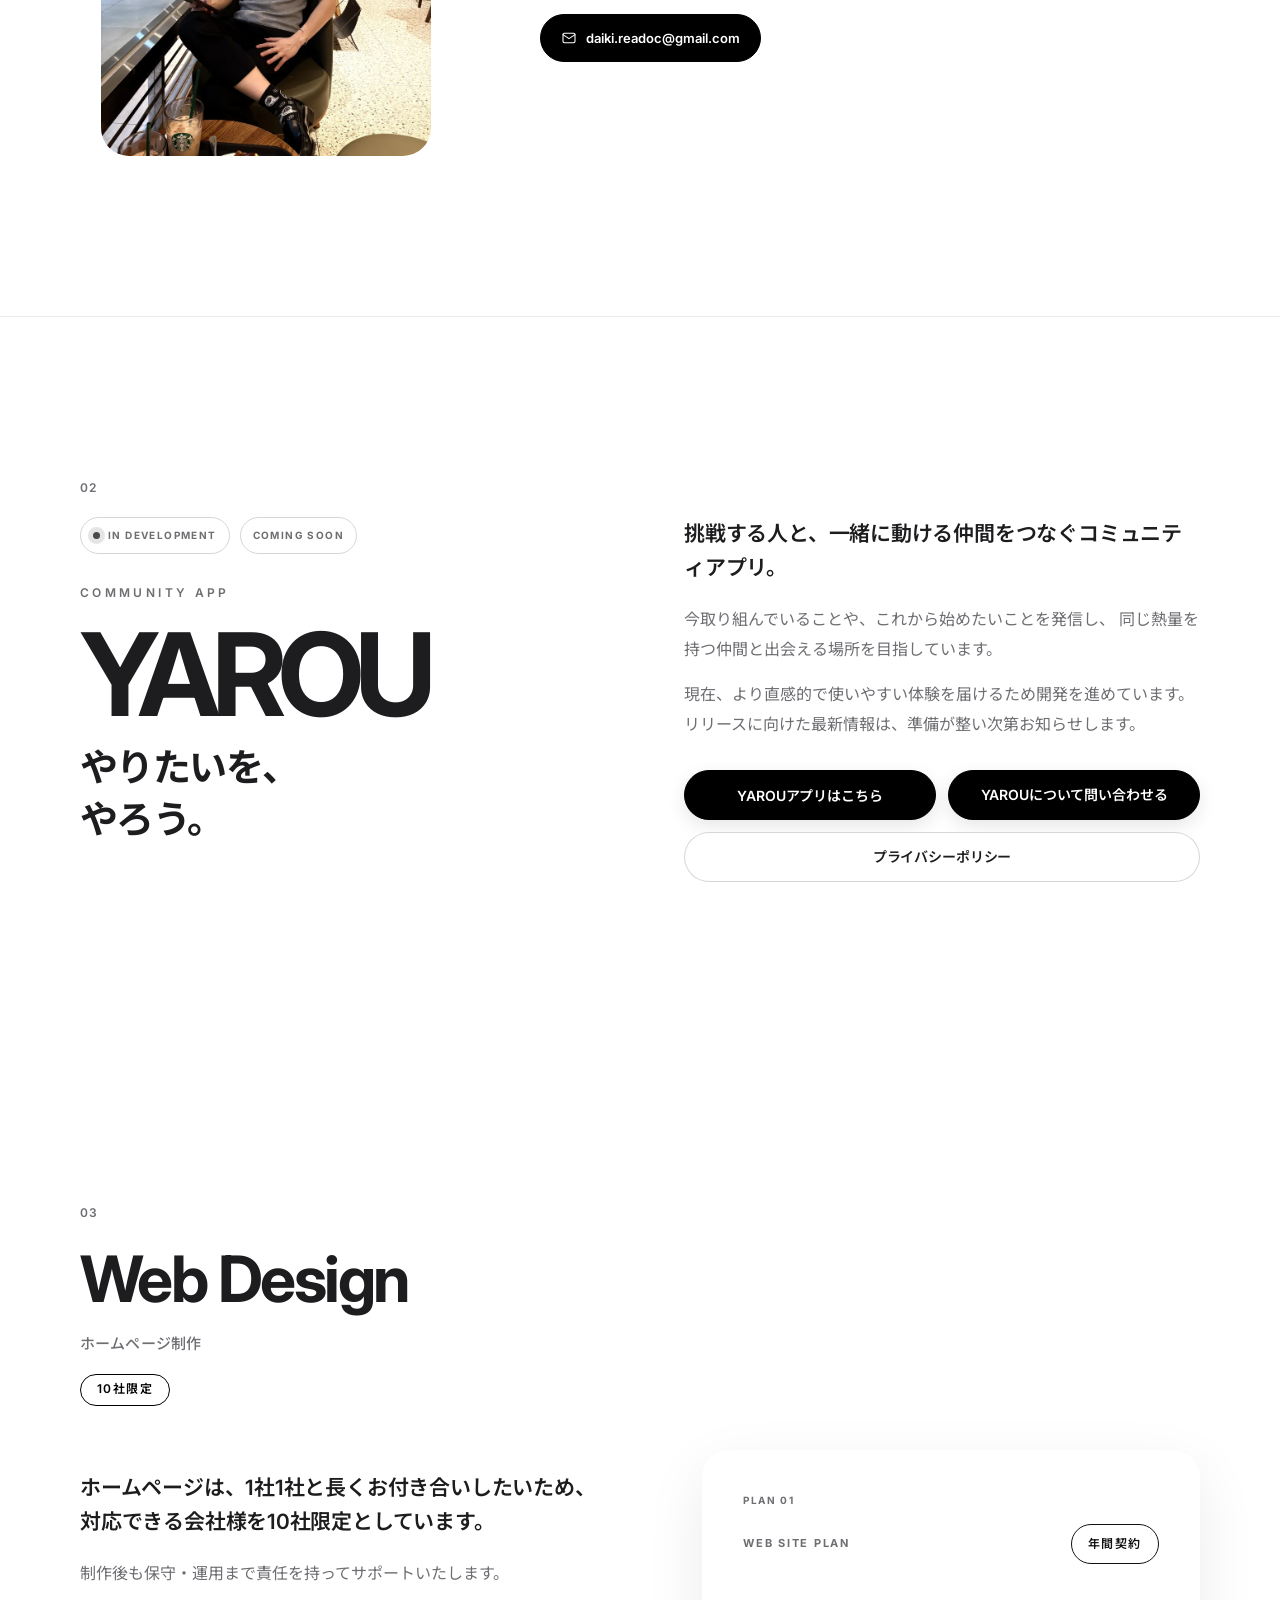
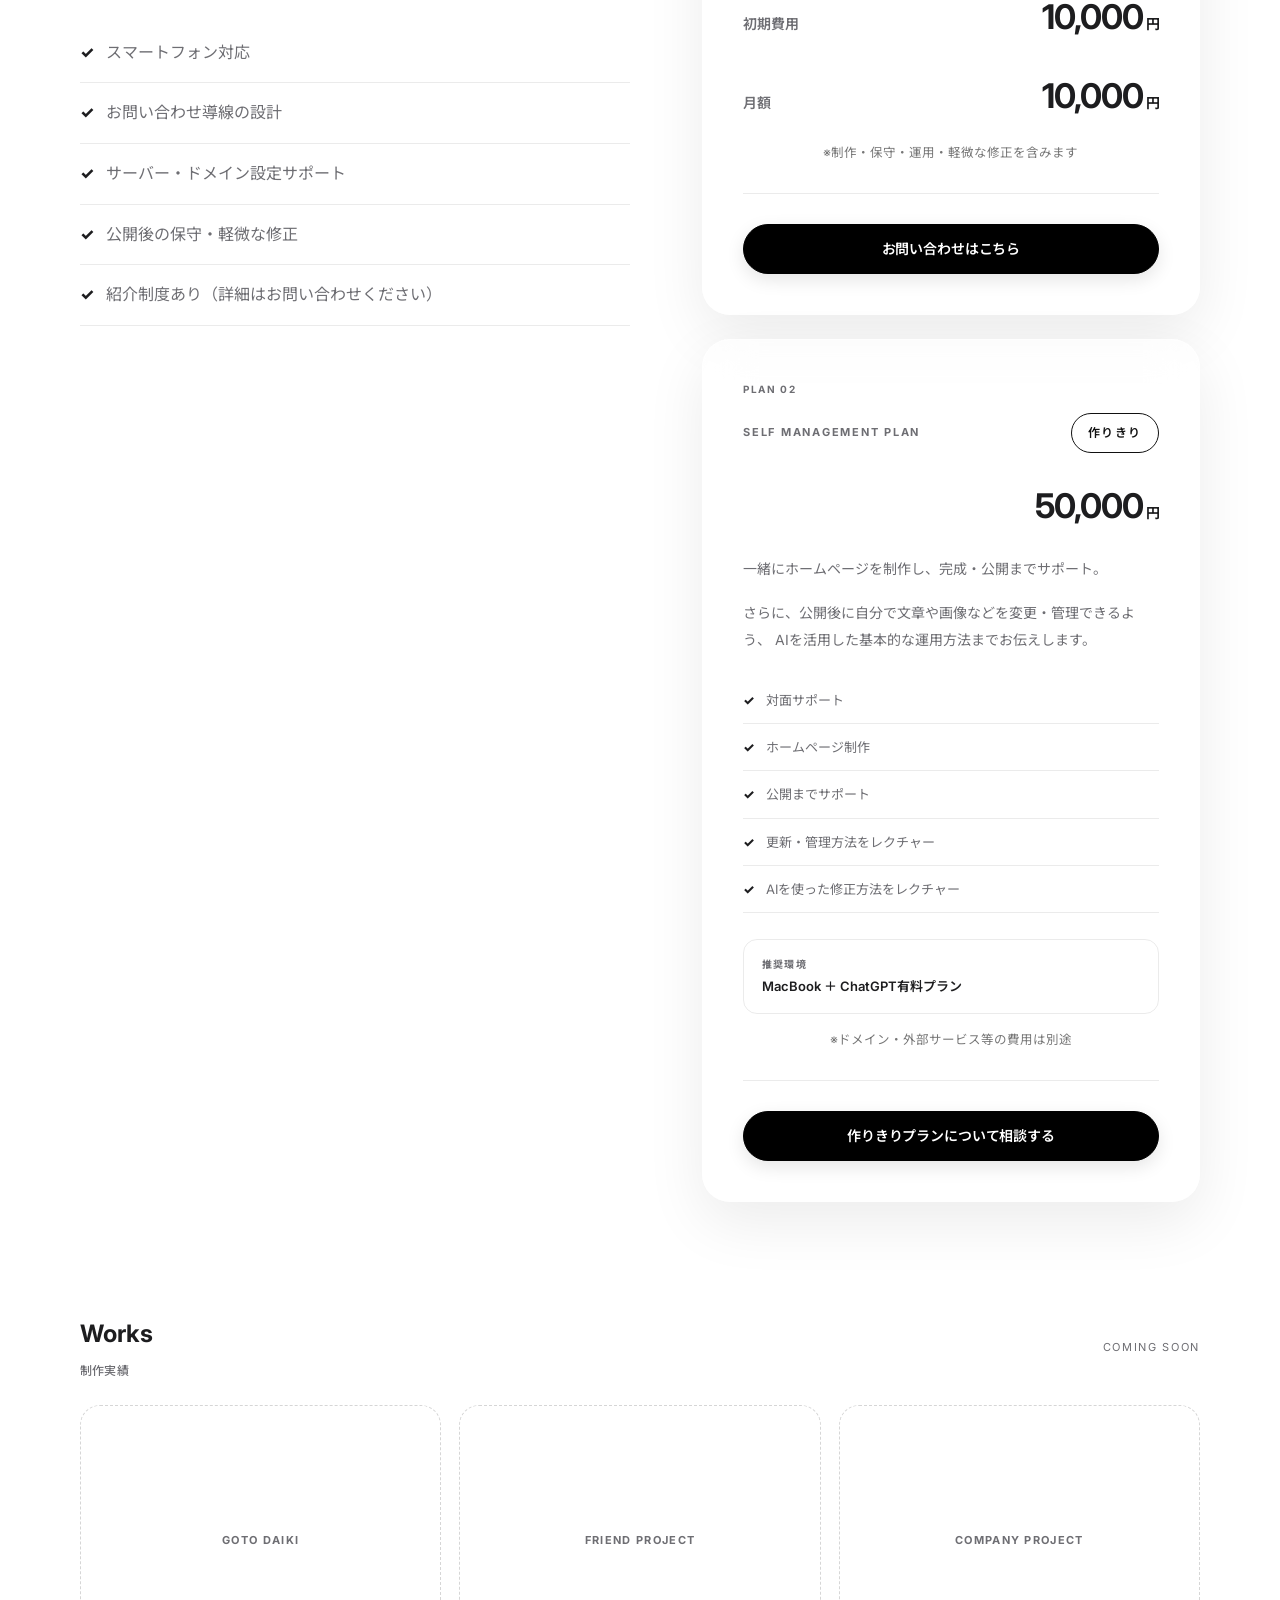
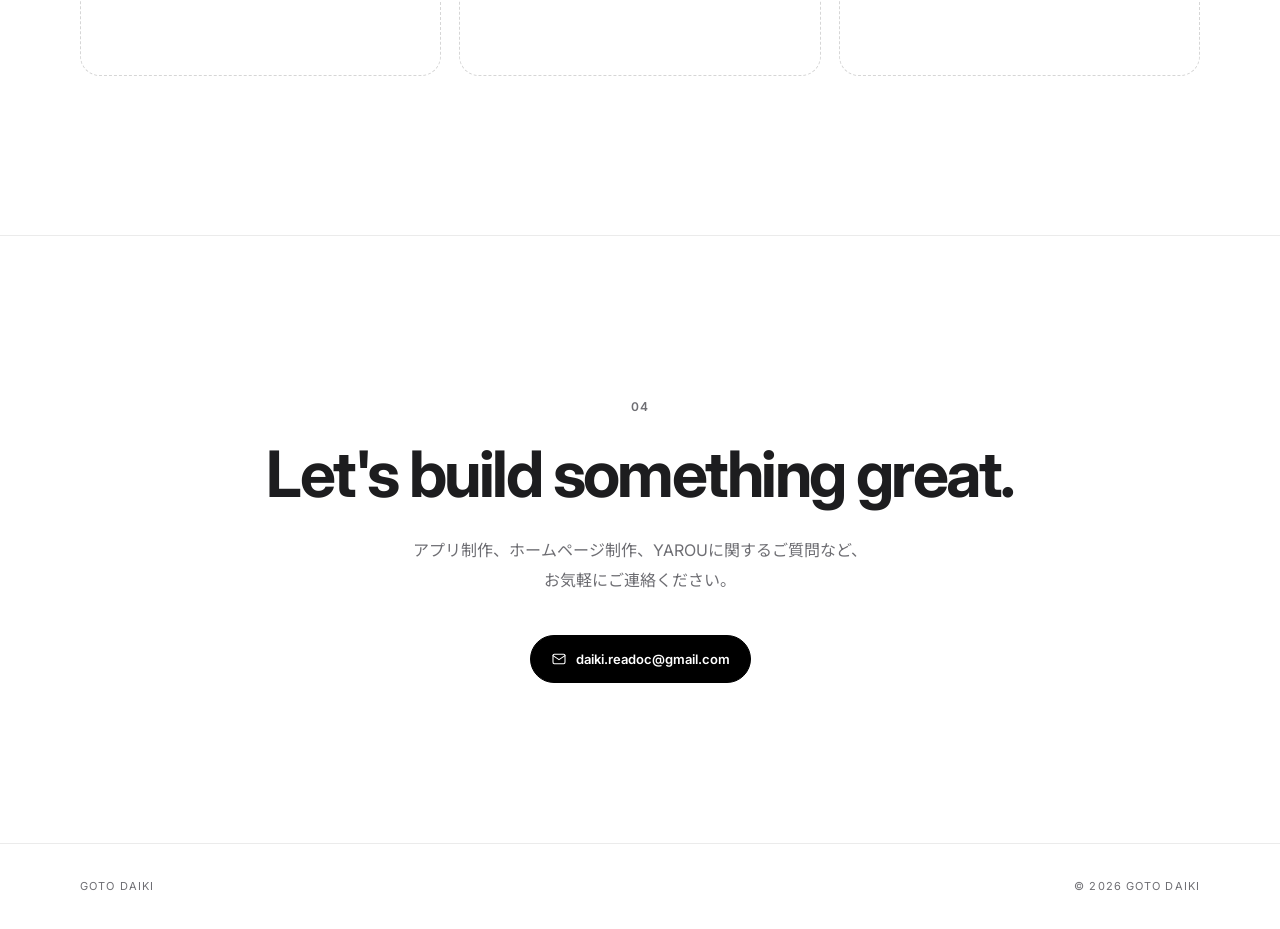
==== commit 2304eab0: "Add YAROU privacy policy" ====
--- a/index.html
+++ b/index.html
@@ -219,6 +219,7 @@
                 YAROUアプリはこちら
               </button>
               <a href="#contact" class="button btn-reveal yarou-button">YAROUについて問い合わせる</a>
+              <a href="/yarou/privacy" class="button btn-reveal yarou-button yarou-privacy-button">プライバシーポリシー</a>
             </div>
           </div>
         </div>
--- a/style.css
+++ b/style.css
@@ -1067,6 +1067,7 @@
 
 .yarou-actions {
   display: flex;
+  flex-wrap: wrap;
   gap: 12px;
   margin-top: 30px;
 }
@@ -1078,6 +1079,81 @@
 
 .yarou-app-button[aria-disabled="true"] {
   cursor: default;
+}
+
+.yarou-privacy-button {
+  flex: 0 0 100%;
+  background: #ffffff;
+  color: #1d1d1f;
+  border-color: var(--line-strong);
+  box-shadow: none;
+}
+
+.yarou-privacy-button:hover {
+  background: #f5f5f5;
+  color: #000000;
+  border-color: #000000;
+  box-shadow: none;
+}
+
+/* YAROU privacy policy */
+.privacy-page {
+  min-height: 100vh;
+  background: var(--white);
+}
+
+.privacy-header {
+  position: relative;
+}
+
+.privacy-main {
+  padding: 120px 0 140px;
+}
+
+.privacy-content {
+  width: min(100% - 40px, 760px);
+  margin: 0 auto;
+}
+
+.privacy-content h1 {
+  margin: 0 0 16px;
+  font-size: clamp(36px, 6vw, 62px);
+  line-height: 1.08;
+  letter-spacing: -.05em;
+}
+
+.privacy-updated {
+  margin: 0 0 54px;
+  color: var(--ink-soft);
+  font-size: 14px;
+}
+
+.privacy-intro {
+  margin-bottom: 56px;
+}
+
+.privacy-section {
+  margin-top: 52px;
+}
+
+.privacy-section h2 {
+  margin: 0 0 20px;
+  font-size: 22px;
+  line-height: 1.5;
+  letter-spacing: -.02em;
+}
+
+.privacy-content p {
+  margin: 0 0 18px;
+  color: var(--ink-soft);
+  font-size: 15px;
+  line-height: 2;
+}
+
+.privacy-content a {
+  color: var(--ink);
+  text-decoration: underline;
+  text-underline-offset: 4px;
 }
 
 /* Contact */
@@ -1414,6 +1490,10 @@
     width: 100%;
     text-align: center;
   }
+
+  .yarou-privacy-button {
+    flex: none;
+  }
 }
 
 @media (max-width: 900px) {
@@ -1486,6 +1566,36 @@
 
   .section {
     padding: 100px 0;
+  }
+
+  .privacy-main {
+    padding: 88px 0 100px;
+  }
+
+  .privacy-content {
+    width: min(100% - 32px, 760px);
+  }
+
+  .privacy-updated {
+    margin-bottom: 40px;
+  }
+
+  .privacy-intro {
+    margin-bottom: 44px;
+  }
+
+  .privacy-section {
+    margin-top: 42px;
+  }
+
+  .privacy-section h2 {
+    margin-bottom: 16px;
+    font-size: 20px;
+  }
+
+  .privacy-content p {
+    font-size: 14px;
+    line-height: 1.95;
   }
 
   h2 {
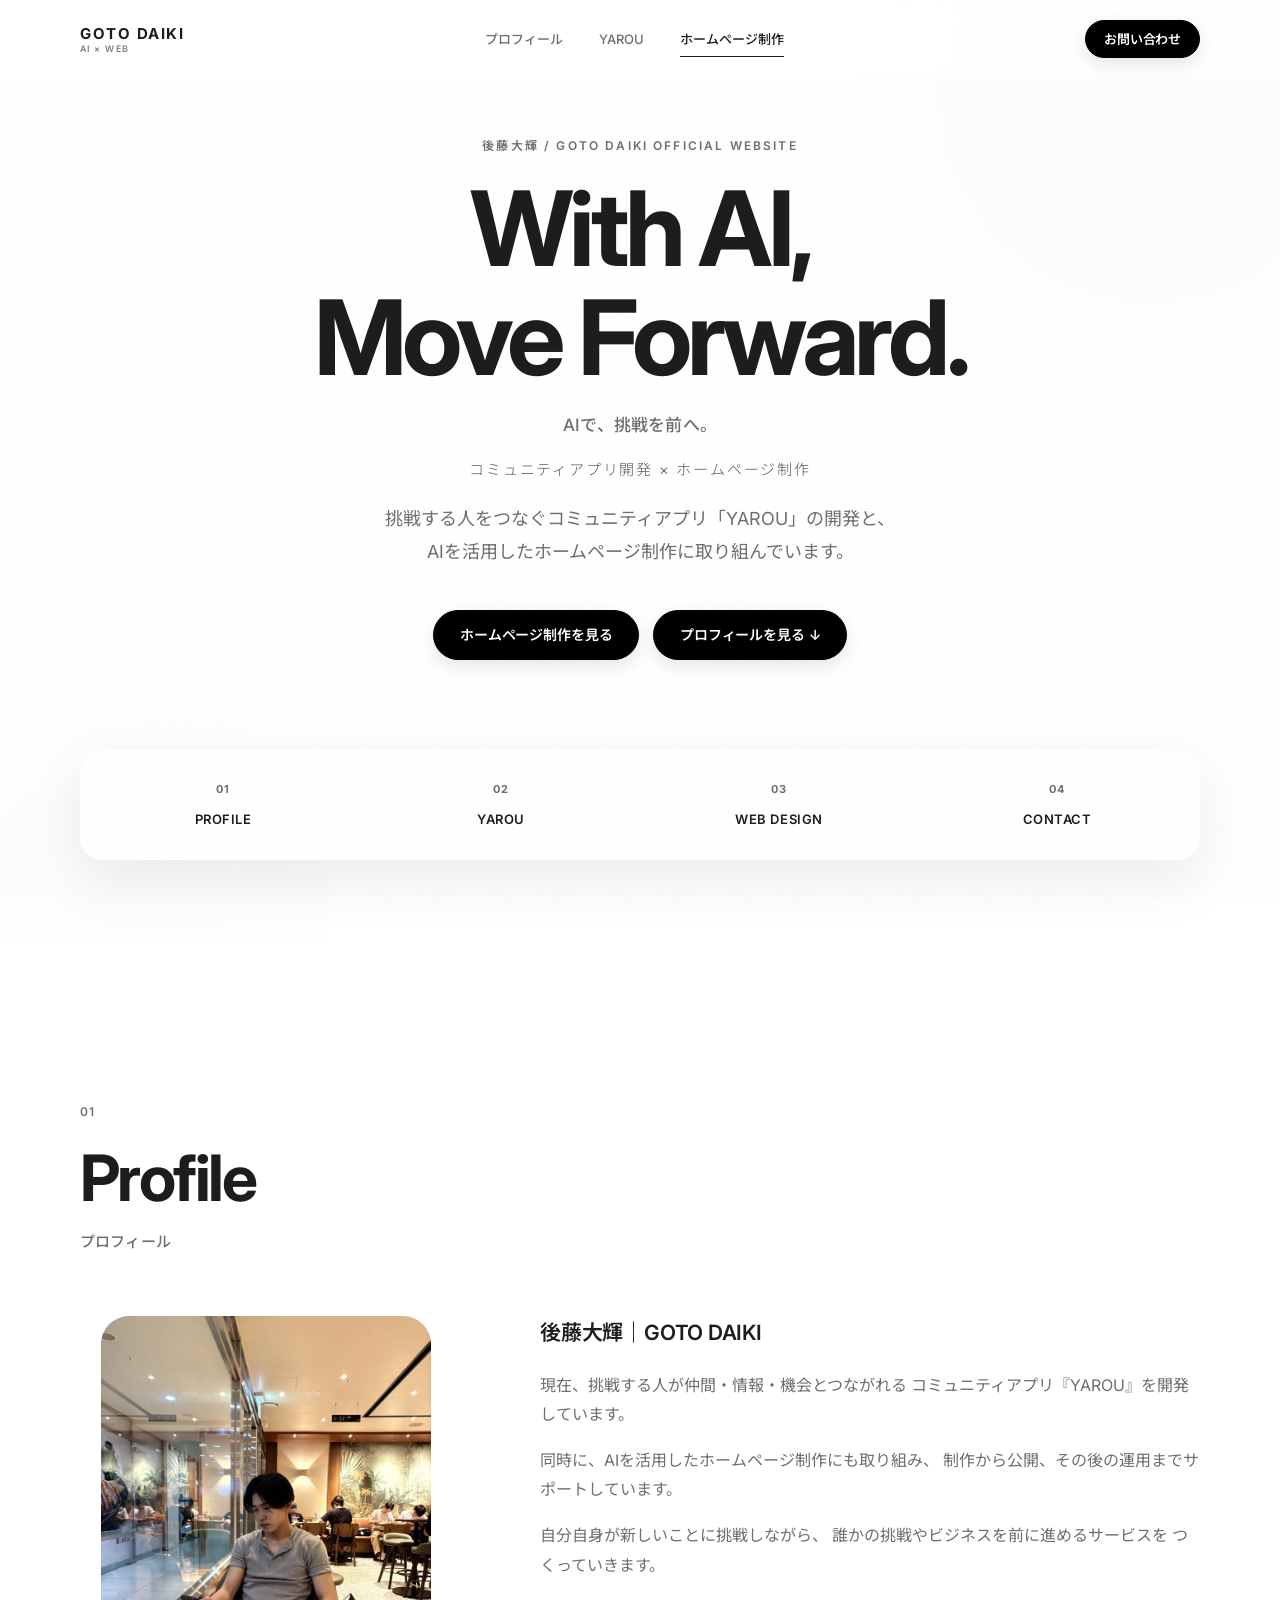
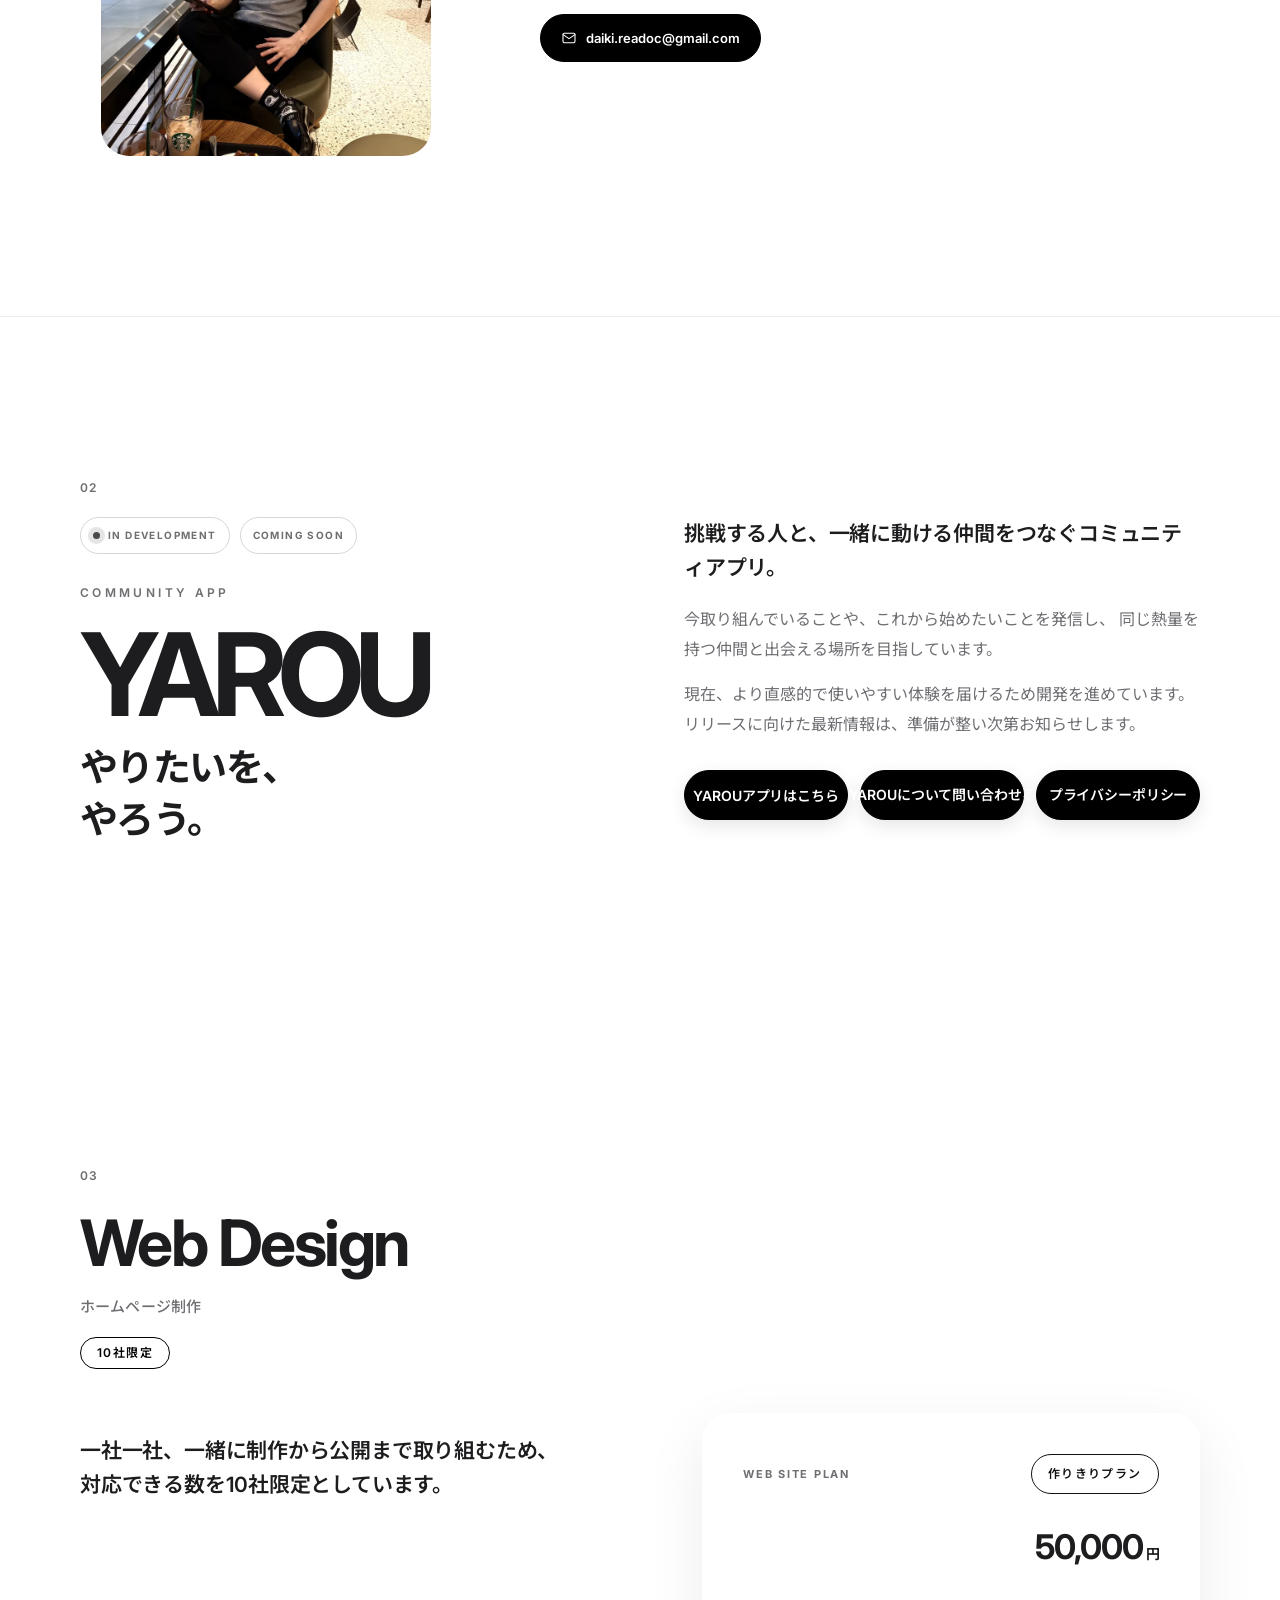
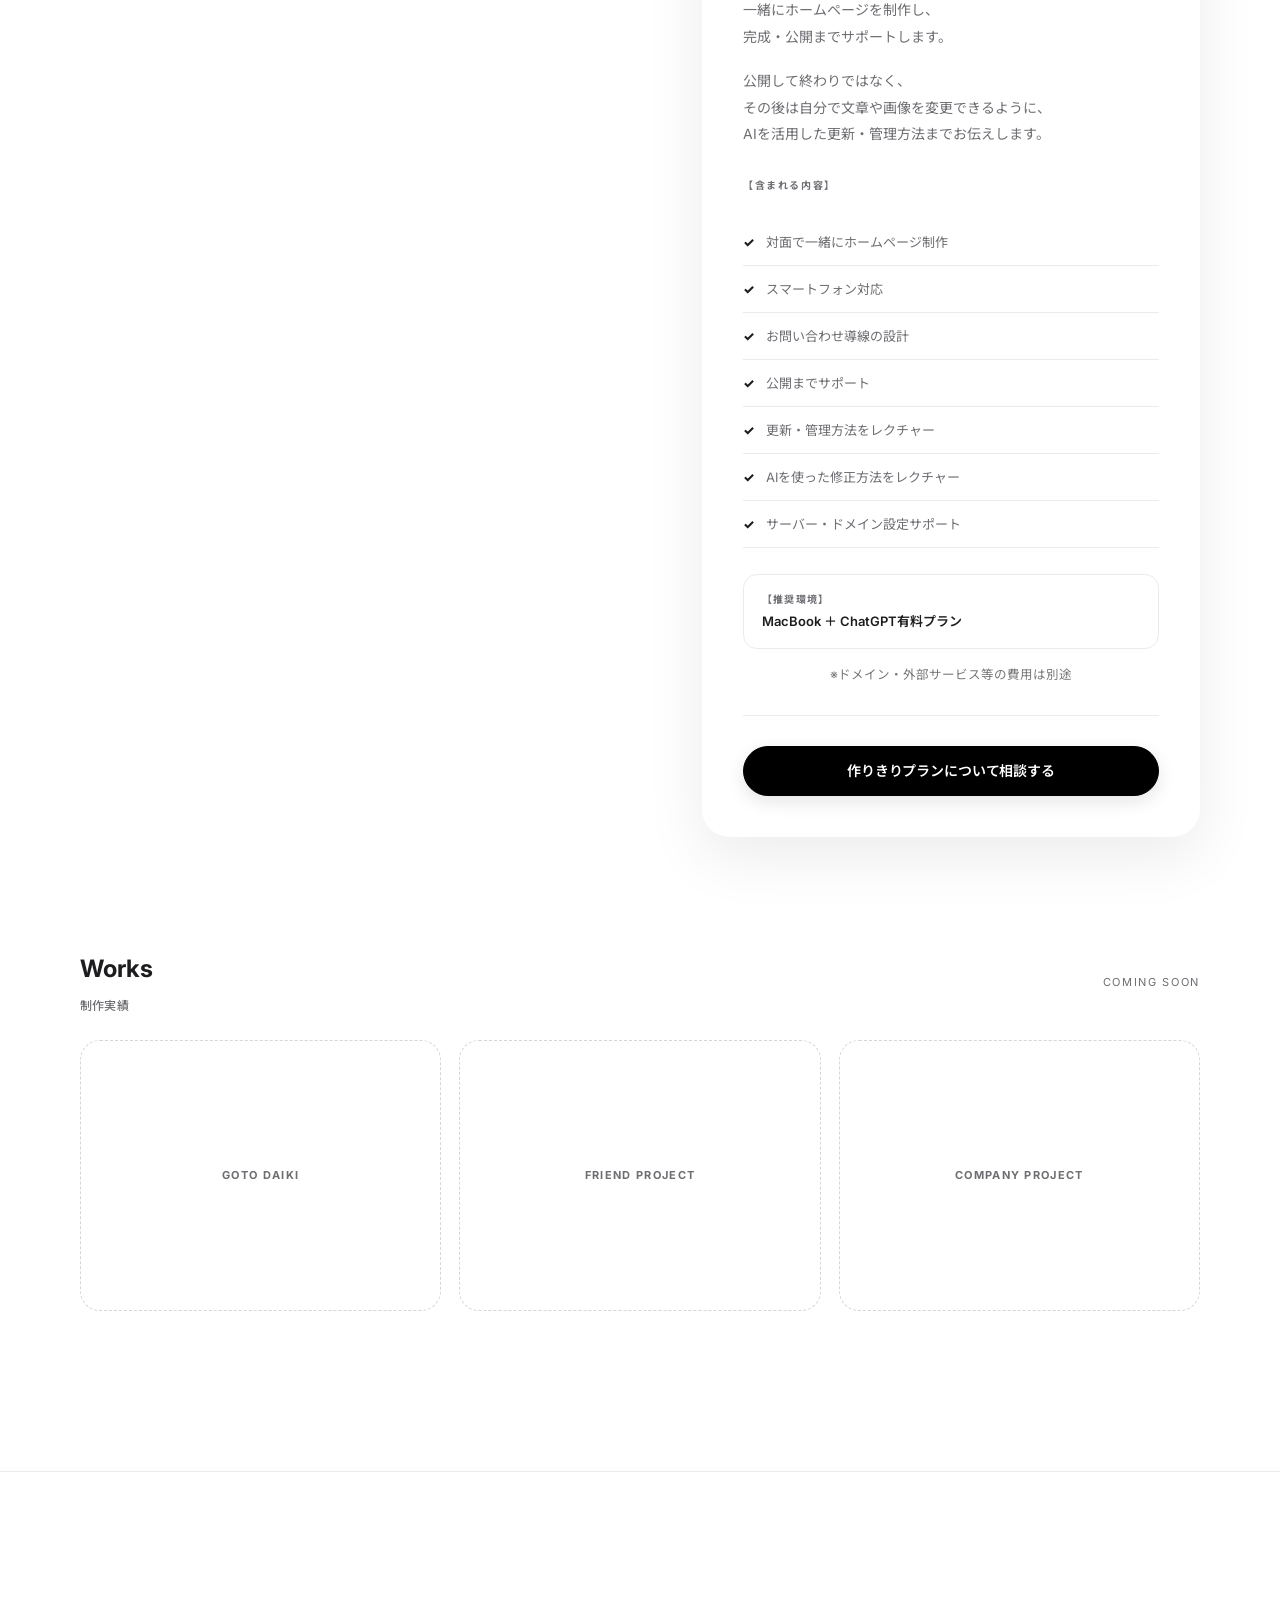
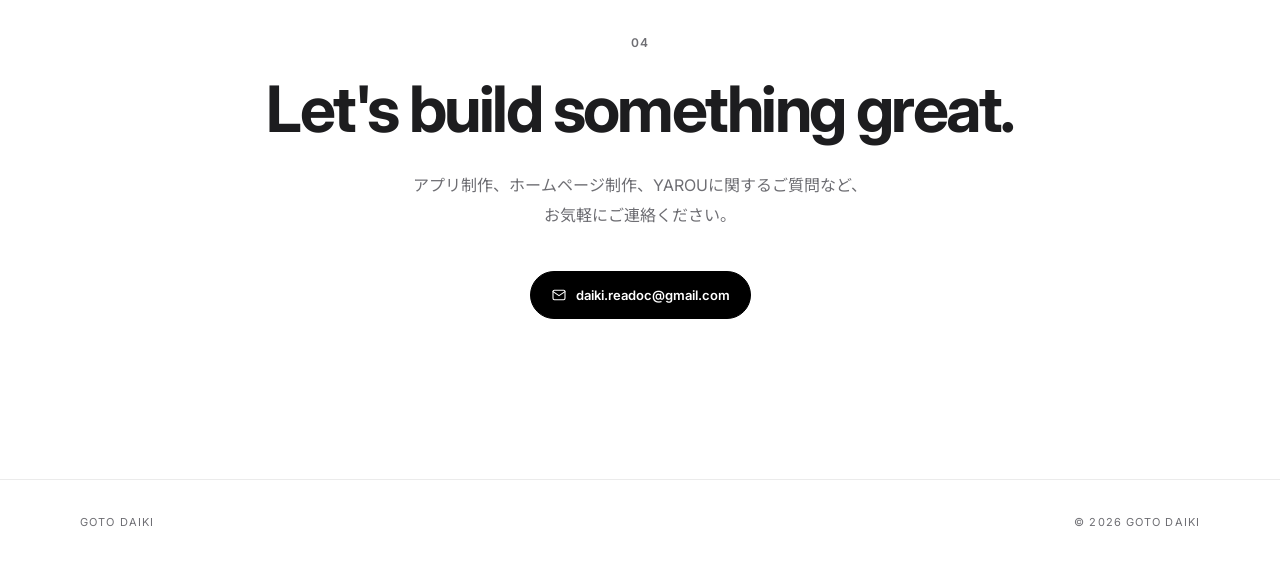
==== commit fcae11aa: "Update web design plan" ====
--- a/index.html
+++ b/index.html
@@ -237,49 +237,16 @@
         <div class="web-grid">
           <div class="reveal">
             <p class="lead">
-              ホームページは、1社1社と長くお付き合いしたいため、<br class="pc">
-              対応できる会社様を10社限定としています。
-            </p>
-            <p>
-              制作後も保守・運用まで責任を持ってサポートいたします。
-            </p>
-
-            <ul class="check-list">
-              <li>スマートフォン対応</li>
-              <li>お問い合わせ導線の設計</li>
-              <li>サーバー・ドメイン設定サポート</li>
-              <li>公開後の保守・軽微な修正</li>
-              <li>紹介制度あり（詳細はお問い合わせください）</li>
-            </ul>
+              一社一社、一緒に制作から公開まで取り組むため、<br class="pc">
+              対応できる数を10社限定としています。
+            </p>
           </div>
 
           <div class="price-plans">
-            <div class="price-card glass reveal">
-              <p class="price-plan-number">PLAN 01</p>
+            <div class="price-card glass reveal self-management-plan">
               <div class="price-head">
                 <p class="price-label">WEB SITE PLAN</p>
-                <span class="price-badge">年間契約</span>
-              </div>
-              <div class="price-rows">
-                <div class="price-row">
-                  <span class="price-row-label">初期費用</span>
-                  <span class="price-row-value">10,000<small>円</small></span>
-                </div>
-                <div class="price-row">
-                  <span class="price-row-label">月額</span>
-                  <span class="price-row-value">10,000<small>円</small></span>
-                </div>
-              </div>
-              <p class="price-support-note">※制作・保守・運用・軽微な修正を含みます</p>
-              <hr>
-              <a href="#contact" class="button primary full btn-reveal">お問い合わせはこちら</a>
-            </div>
-
-            <div class="price-card glass reveal self-management-plan">
-              <p class="price-plan-number">PLAN 02</p>
-              <div class="price-head">
-                <p class="price-label">SELF MANAGEMENT PLAN</p>
-                <span class="price-badge">作りきり</span>
+                <span class="price-badge">作りきりプラン</span>
               </div>
               <div class="price-rows">
                 <div class="price-row price-row-single">
@@ -287,21 +254,26 @@
                 </div>
               </div>
               <p class="price-description">
-                一緒にホームページを制作し、完成・公開までサポート。
+                一緒にホームページを制作し、<br>
+                完成・公開までサポートします。
               </p>
               <p class="price-description">
-                さらに、公開後に自分で文章や画像などを変更・管理できるよう、
-                AIを活用した基本的な運用方法までお伝えします。
+                公開して終わりではなく、<br>
+                その後は自分で文章や画像を変更できるように、<br>
+                AIを活用した更新・管理方法までお伝えします。
               </p>
+              <p class="price-plan-number price-content-heading">【含まれる内容】</p>
               <ul class="check-list price-check-list">
-                <li>対面サポート</li>
-                <li>ホームページ制作</li>
+                <li>対面で一緒にホームページ制作</li>
+                <li>スマートフォン対応</li>
+                <li>お問い合わせ導線の設計</li>
                 <li>公開までサポート</li>
                 <li>更新・管理方法をレクチャー</li>
                 <li>AIを使った修正方法をレクチャー</li>
+                <li>サーバー・ドメイン設定サポート</li>
               </ul>
               <p class="price-recommendation">
-                <span>推奨環境</span>
+                <span>【推奨環境】</span>
                 MacBook ＋ ChatGPT有料プラン
               </p>
               <p class="price-support-note">※ドメイン・外部サービス等の費用は別途</p>
--- a/style.css
+++ b/style.css
@@ -828,6 +828,11 @@
   letter-spacing: .16em;
 }
 
+.price-content-heading {
+  margin-top: 28px;
+  margin-bottom: 0;
+}
+
 .price-head {
   display: flex;
   align-items: center;
@@ -1079,21 +1084,6 @@
 
 .yarou-app-button[aria-disabled="true"] {
   cursor: default;
-}
-
-.yarou-privacy-button {
-  flex: 0 0 100%;
-  background: #ffffff;
-  color: #1d1d1f;
-  border-color: var(--line-strong);
-  box-shadow: none;
-}
-
-.yarou-privacy-button:hover {
-  background: #f5f5f5;
-  color: #000000;
-  border-color: #000000;
-  box-shadow: none;
 }
 
 /* YAROU privacy policy */
@@ -1490,10 +1480,6 @@
     width: 100%;
     text-align: center;
   }
-
-  .yarou-privacy-button {
-    flex: none;
-  }
 }
 
 @media (max-width: 900px) {
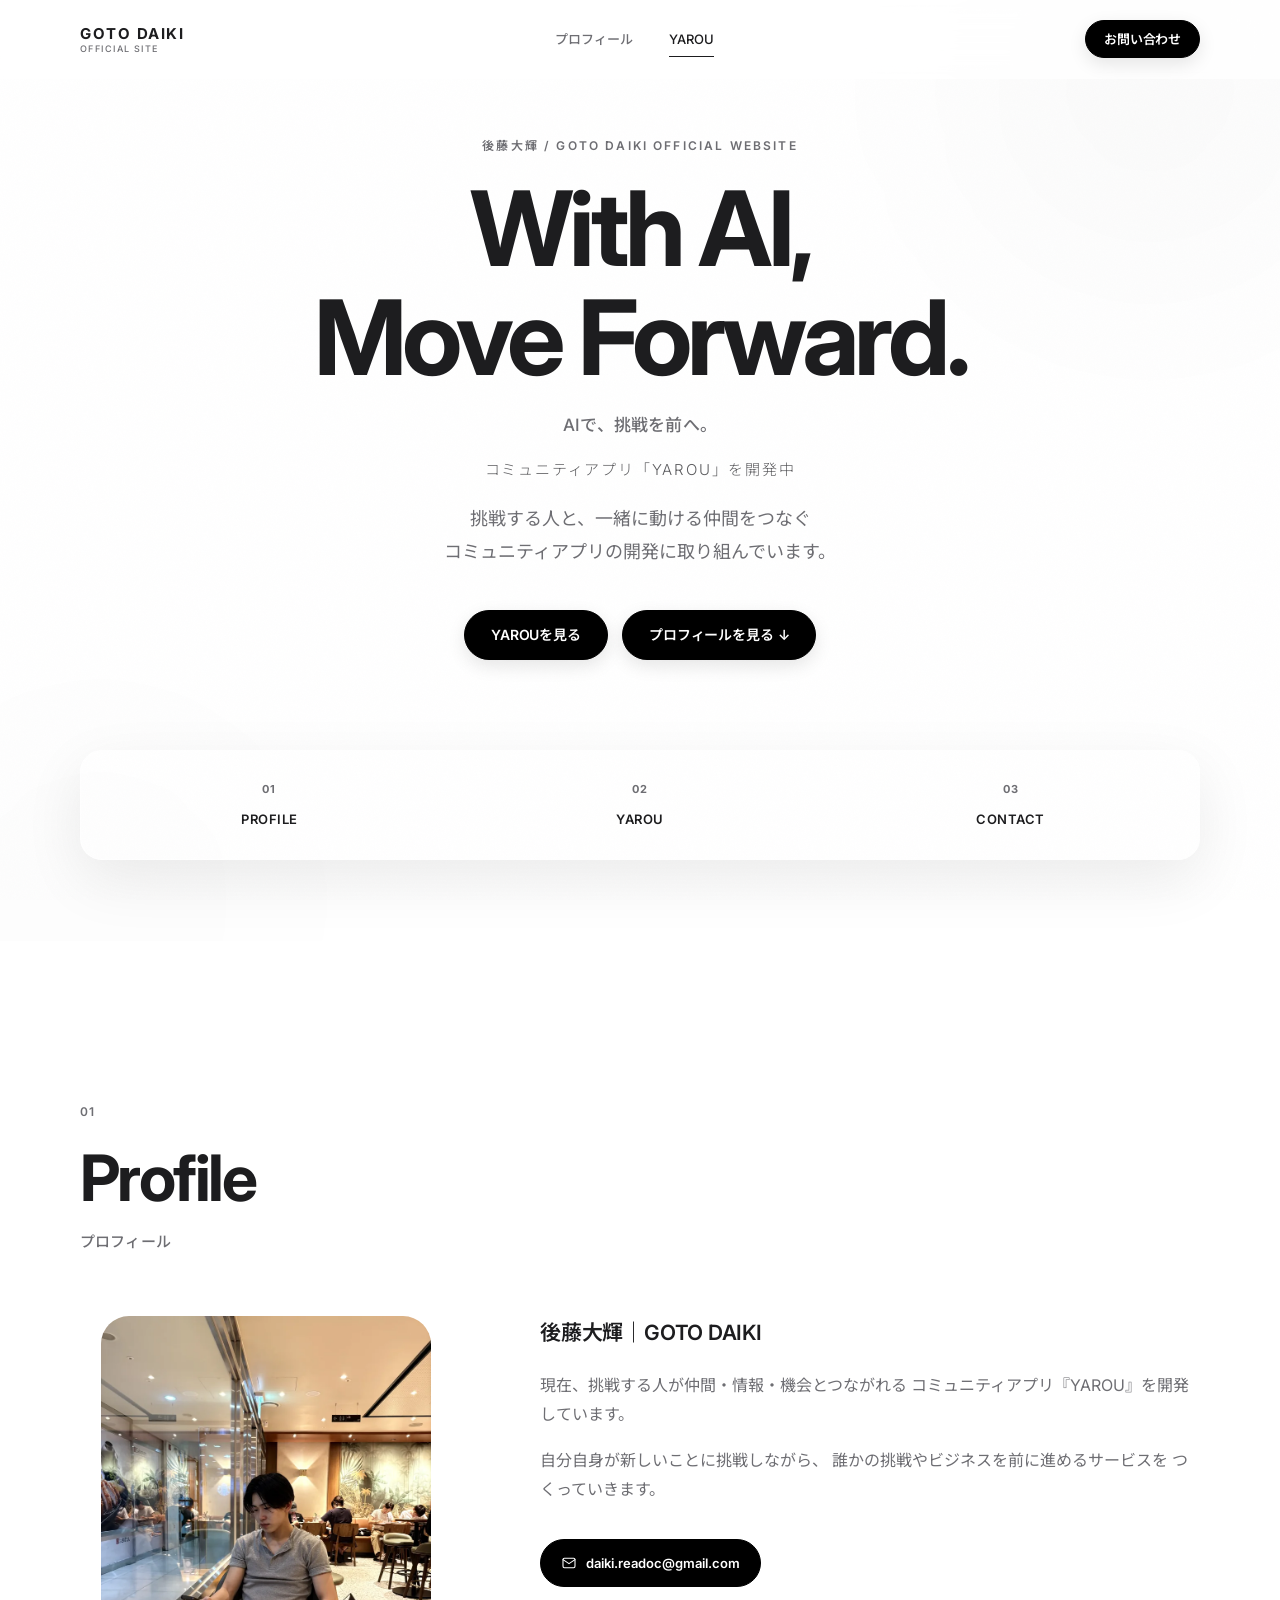
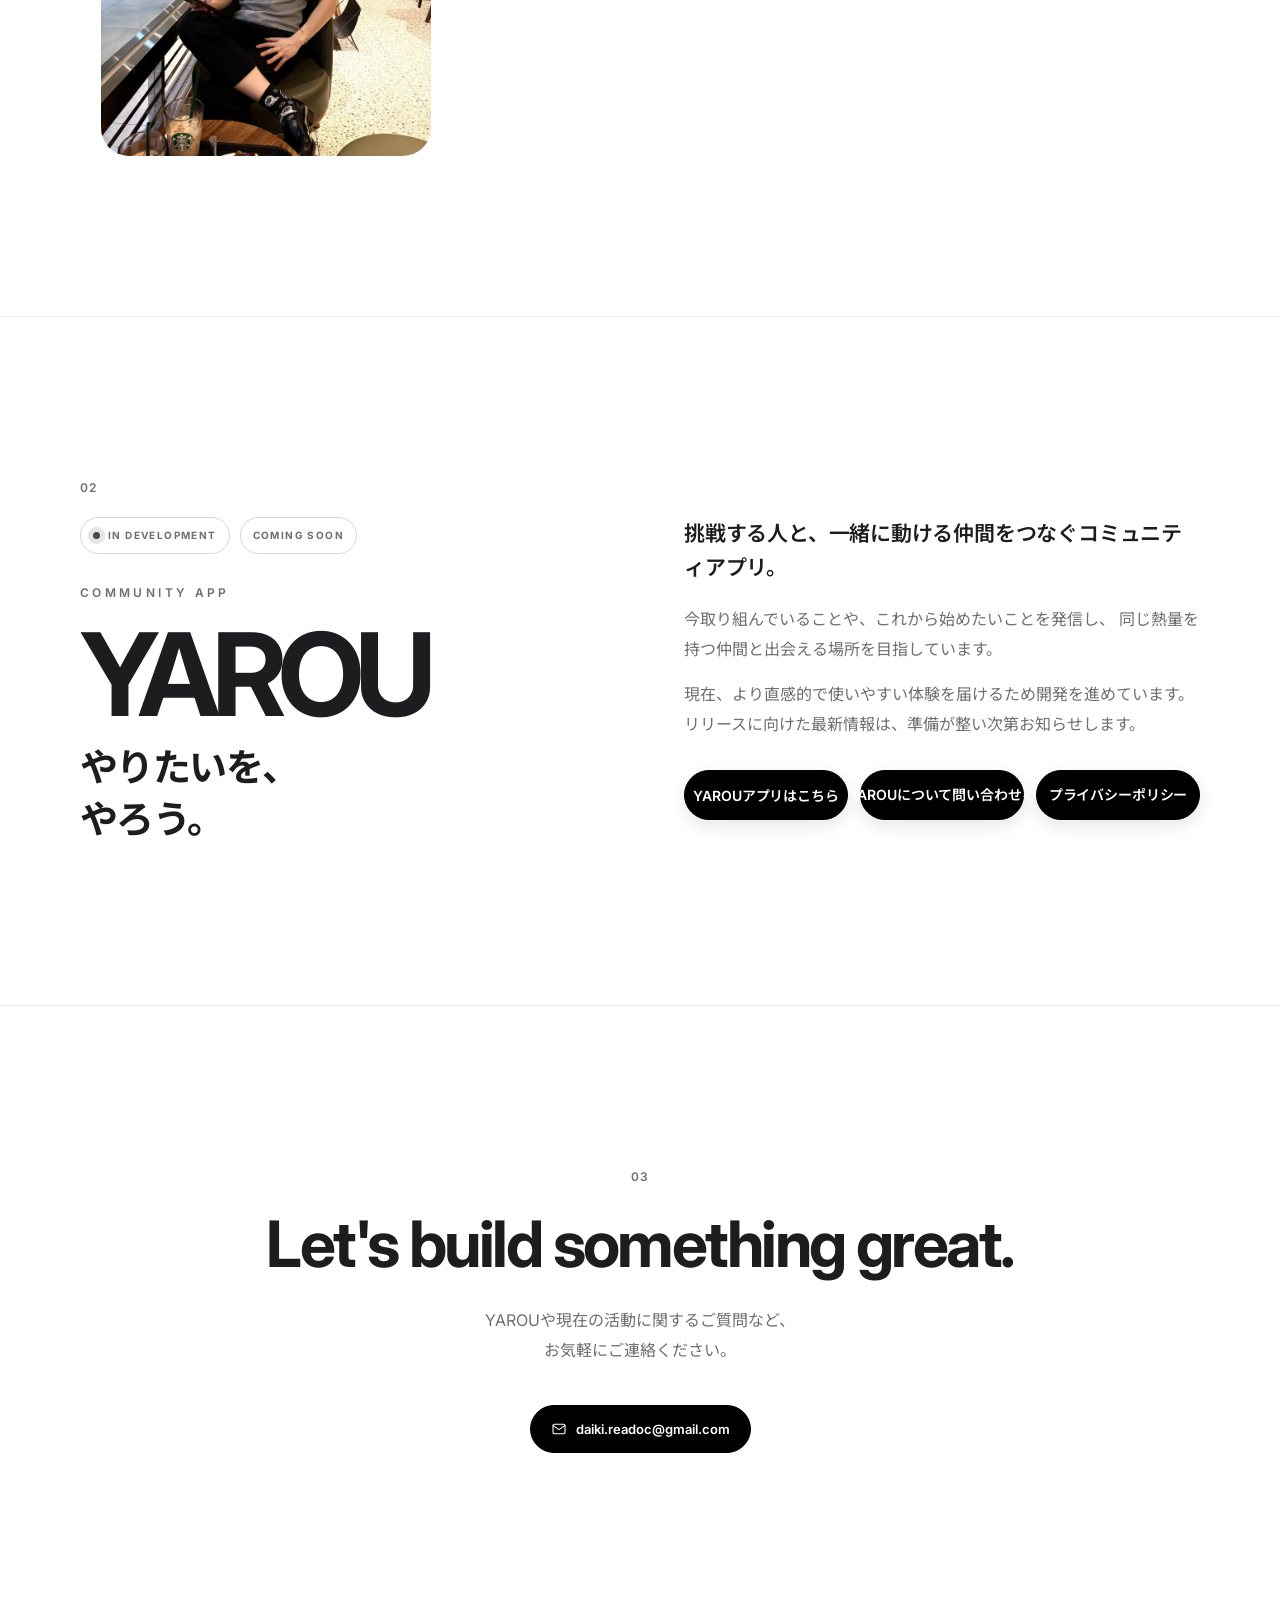
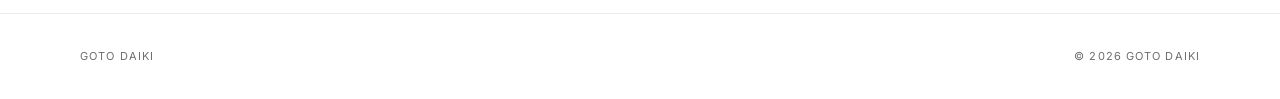
==== commit d8f8b733: "Remove web design business content" ====
--- a/index.html
+++ b/index.html
@@ -13,11 +13,11 @@
   <meta charset="UTF-8" />
   <meta name="viewport" content="width=device-width, initial-scale=1.0" />
   <title>後藤大輝 | GOTO DAIKI 公式サイト</title>
-  <meta name="description" content="後藤大輝の公式サイト。AIを活用したアプリ開発、ホームページ制作、営業支援サービスなど、後藤大輝のプロフィールと現在の活動をご紹介します。" />
+  <meta name="description" content="後藤大輝の公式サイト。コミュニティアプリ「YAROU」の開発など、後藤大輝のプロフィールと現在の活動をご紹介します。" />
   <link rel="canonical" href="https://gotodaiki.com/" />
 
   <meta property="og:title" content="後藤大輝 | GOTO DAIKI 公式サイト" />
-  <meta property="og:description" content="後藤大輝の公式サイト。AIアプリ開発、ホームページ制作、営業支援サービスなど、現在の活動をご紹介します。" />
+  <meta property="og:description" content="後藤大輝の公式サイト。コミュニティアプリ「YAROU」の開発など、現在の活動をご紹介します。" />
   <meta property="og:url" content="https://gotodaiki.com/" />
   <meta property="og:type" content="website" />
   <meta property="og:site_name" content="後藤大輝 | GOTO DAIKI 公式サイト" />
@@ -29,7 +29,7 @@
 
   <meta name="twitter:card" content="summary_large_image" />
   <meta name="twitter:title" content="後藤大輝 | GOTO DAIKI 公式サイト" />
-  <meta name="twitter:description" content="後藤大輝の公式サイト。AIアプリ開発、ホームページ制作、営業支援サービスなど、現在の活動をご紹介します。" />
+  <meta name="twitter:description" content="後藤大輝の公式サイト。コミュニティアプリ「YAROU」の開発など、現在の活動をご紹介します。" />
   <meta name="twitter:image" content="https://gotodaiki.com/goto-daiki-profile.webp" />
   <meta name="twitter:image:alt" content="後藤大輝のプロフィール写真" />
 
@@ -43,7 +43,7 @@
         "name": "後藤大輝",
         "url": "https://gotodaiki.com/",
         "image": "https://gotodaiki.com/goto-daiki-profile.webp",
-        "description": "AIを活用したアプリ開発、ホームページ制作、営業支援サービスに取り組んでいます。"
+        "description": "挑戦する人をつなぐコミュニティアプリ「YAROU」の開発に取り組んでいます。"
       },
       {
         "@type": "WebSite",
@@ -70,13 +70,12 @@
     <div class="container header-inner">
       <a href="#top" class="logo">
         <span class="logo-main">GOTO DAIKI</span>
-        <span class="logo-sub">AI × WEB</span>
+        <span class="logo-sub">OFFICIAL SITE</span>
       </a>
 
       <nav class="nav">
         <a href="#profile" data-nav="profile">プロフィール</a>
         <a href="#apps" data-nav="apps">YAROU</a>
-        <a href="#web" data-nav="web">ホームページ制作</a>
       </nav>
 
       <div class="header-actions">
@@ -92,7 +91,6 @@
     <nav>
       <a href="#profile">プロフィール</a>
       <a href="#apps">YAROU</a>
-      <a href="#web">ホームページ制作</a>
       <a href="#contact" class="mobile-nav-cta">お問い合わせ</a>
     </nav>
   </div>
@@ -111,13 +109,13 @@
           Move Forward.
         </h1>
         <p class="hero-jp reveal">AIで、挑戦を前へ。</p>
-        <p class="hero-tagline reveal">コミュニティアプリ開発 × ホームページ制作</p>
+        <p class="hero-tagline reveal">コミュニティアプリ「YAROU」を開発中</p>
         <p class="hero-copy reveal">
-          挑戦する人をつなぐコミュニティアプリ「YAROU」の開発と、<br class="pc">
-          AIを活用したホームページ制作に取り組んでいます。
+          挑戦する人と、一緒に動ける仲間をつなぐ<br class="pc">
+          コミュニティアプリの開発に取り組んでいます。
         </p>
         <div class="hero-actions">
-          <a href="#web" class="button primary btn-reveal">ホームページ制作を見る</a>
+          <a href="#apps" class="button primary btn-reveal">YAROUを見る</a>
           <a href="#profile" class="button ghost btn-reveal">プロフィールを見る ↓</a>
         </div>
       </div>
@@ -134,10 +132,6 @@
           </div>
           <div class="pillar">
             <span class="pillar-index">03</span>
-            <span class="pillar-name">WEB DESIGN</span>
-          </div>
-          <div class="pillar">
-            <span class="pillar-index">04</span>
             <span class="pillar-name">CONTACT</span>
           </div>
         </div>
@@ -168,10 +162,6 @@
               コミュニティアプリ『YAROU』を開発しています。
             </p>
             <p>
-              同時に、AIを活用したホームページ制作にも取り組み、
-              制作から公開、その後の運用までサポートしています。
-            </p>
-            <p>
               自分自身が新しいことに挑戦しながら、
               誰かの挑戦やビジネスを前に進めるサービスを
               つくっていきます。
@@ -226,86 +216,12 @@
       </div>
     </section>
 
-    <section id="web" class="section">
-      <div class="container">
-        <p class="section-number reveal">03</p>
-        <div class="title-with-badge">
-          <h2 class="reveal">Web Design</h2>
-          <p class="section-heading-jp reveal">ホームページ制作</p>
-          <span class="badge-outline">10社限定</span>
-        </div>
-        <div class="web-grid">
-          <div class="reveal">
-            <p class="lead">
-              一社一社、一緒に制作から公開まで取り組むため、<br class="pc">
-              対応できる数を10社限定としています。
-            </p>
-          </div>
-
-          <div class="price-plans">
-            <div class="price-card glass reveal self-management-plan">
-              <div class="price-head">
-                <p class="price-label">WEB SITE PLAN</p>
-                <span class="price-badge">作りきりプラン</span>
-              </div>
-              <div class="price-rows">
-                <div class="price-row price-row-single">
-                  <span class="price-row-value">50,000<small>円</small></span>
-                </div>
-              </div>
-              <p class="price-description">
-                一緒にホームページを制作し、<br>
-                完成・公開までサポートします。
-              </p>
-              <p class="price-description">
-                公開して終わりではなく、<br>
-                その後は自分で文章や画像を変更できるように、<br>
-                AIを活用した更新・管理方法までお伝えします。
-              </p>
-              <p class="price-plan-number price-content-heading">【含まれる内容】</p>
-              <ul class="check-list price-check-list">
-                <li>対面で一緒にホームページ制作</li>
-                <li>スマートフォン対応</li>
-                <li>お問い合わせ導線の設計</li>
-                <li>公開までサポート</li>
-                <li>更新・管理方法をレクチャー</li>
-                <li>AIを使った修正方法をレクチャー</li>
-                <li>サーバー・ドメイン設定サポート</li>
-              </ul>
-              <p class="price-recommendation">
-                <span>【推奨環境】</span>
-                MacBook ＋ ChatGPT有料プラン
-              </p>
-              <p class="price-support-note">※ドメイン・外部サービス等の費用は別途</p>
-              <hr>
-              <a href="#contact" class="button primary full btn-reveal">作りきりプランについて相談する</a>
-            </div>
-          </div>
-        </div>
-
-        <div class="works reveal">
-          <div class="works-head">
-            <div class="works-title-group">
-              <h3>Works</h3>
-              <p class="works-title-jp">制作実績</p>
-            </div>
-            <span>COMING SOON</span>
-          </div>
-          <div class="work-grid">
-            <div class="work-item">GOTO DAIKI</div>
-            <div class="work-item">FRIEND PROJECT</div>
-            <div class="work-item">COMPANY PROJECT</div>
-          </div>
-        </div>
-      </div>
-    </section>
-
     <section id="contact" class="section section-divide contact-section">
       <div class="container contact-inner">
-        <p class="section-number reveal">04</p>
+        <p class="section-number reveal">03</p>
         <h2 class="reveal">Let's build something great.</h2>
         <p class="reveal">
-          アプリ制作、ホームページ制作、YAROUに関するご質問など、<br class="pc">
+          YAROUや現在の活動に関するご質問など、<br class="pc">
           お気軽にご連絡ください。
         </p>
         <div class="social-links contact-social">
--- a/style.css
+++ b/style.css
@@ -828,11 +828,6 @@
   letter-spacing: .16em;
 }
 
-.price-content-heading {
-  margin-top: 28px;
-  margin-bottom: 0;
-}
-
 .price-head {
   display: flex;
   align-items: center;
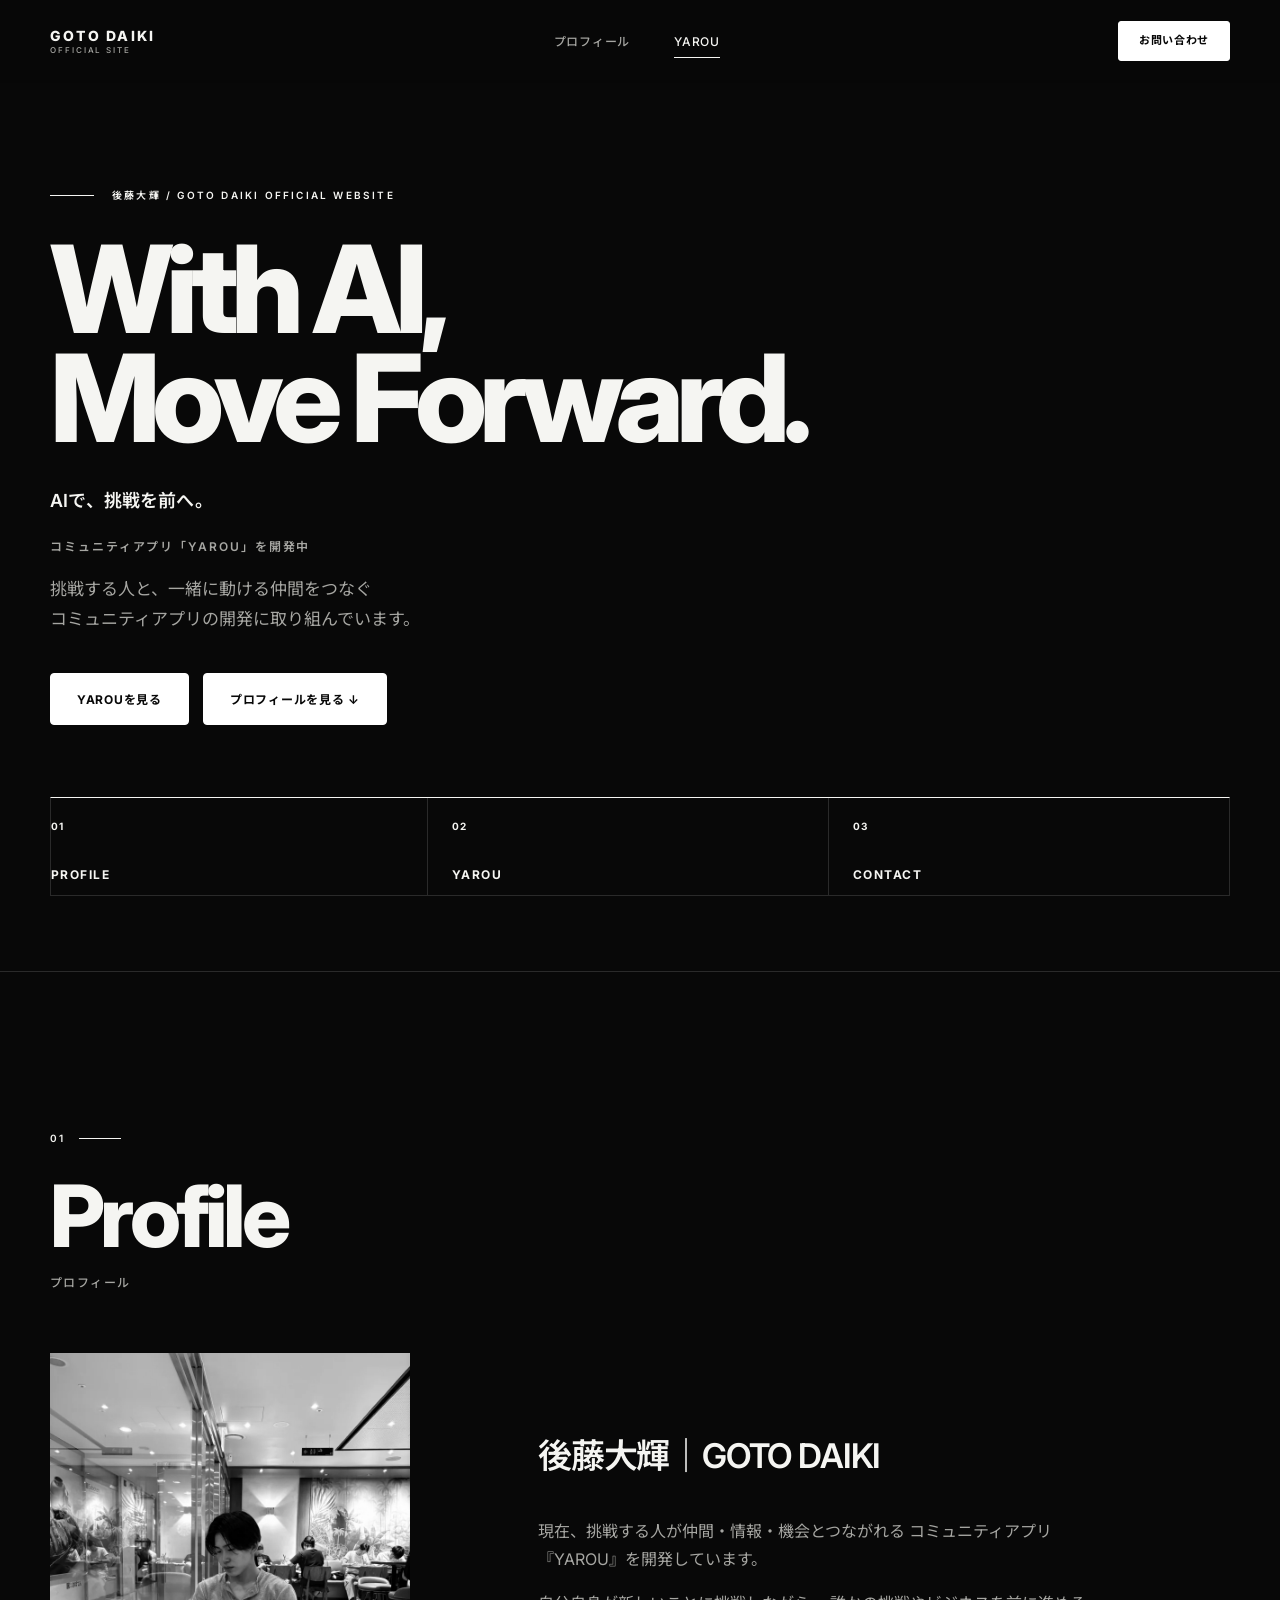
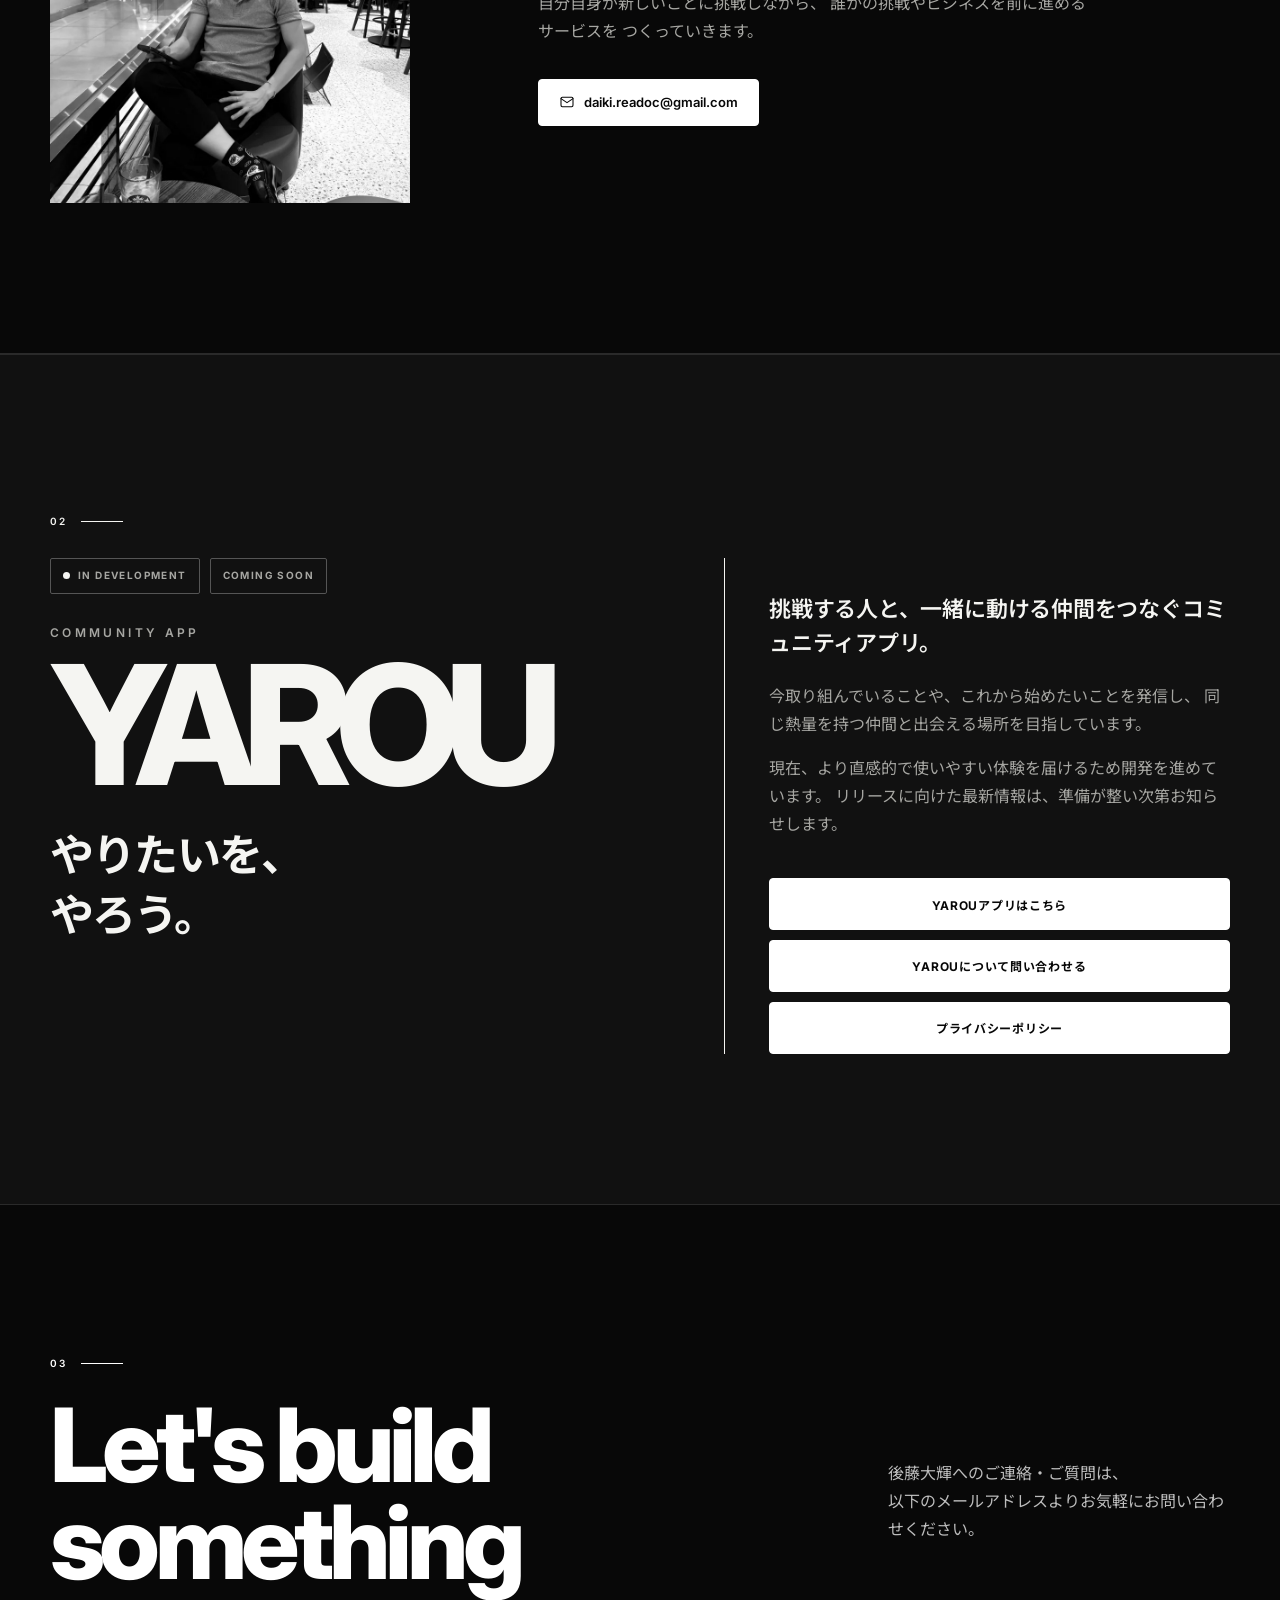
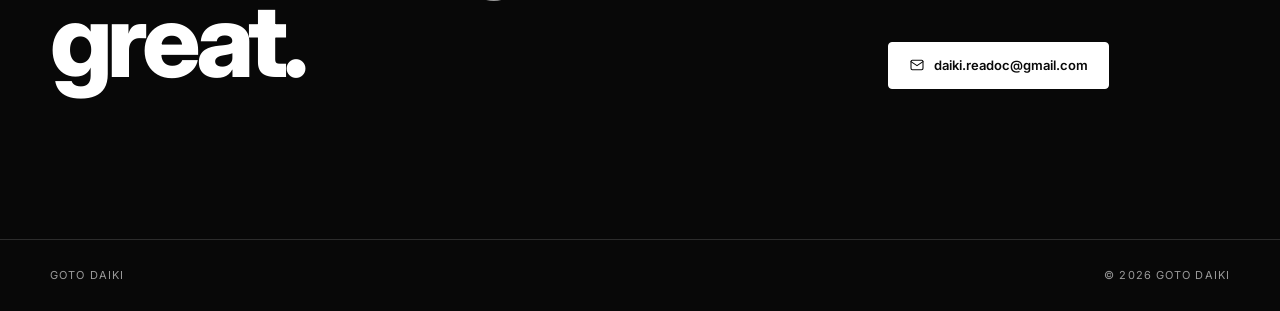
==== commit 6dc91100: "Refine monochrome personal site design" ====
--- a/index.html
+++ b/index.html
@@ -89,9 +89,18 @@
 
   <div class="mobile-nav" id="mobileNav">
     <nav>
-      <a href="#profile">プロフィール</a>
-      <a href="#apps">YAROU</a>
-      <a href="#contact" class="mobile-nav-cta">お問い合わせ</a>
+      <a href="#profile">
+        <span class="mobile-nav-index">01</span>
+        <span class="mobile-nav-label">PROFILE</span>
+      </a>
+      <a href="#apps">
+        <span class="mobile-nav-index">02</span>
+        <span class="mobile-nav-label">YAROU</span>
+      </a>
+      <a href="#contact" class="mobile-nav-cta">
+        <span class="mobile-nav-index">03</span>
+        <span class="mobile-nav-label">CONTACT</span>
+      </a>
     </nav>
   </div>
 
@@ -221,8 +230,8 @@
         <p class="section-number reveal">03</p>
         <h2 class="reveal">Let's build something great.</h2>
         <p class="reveal">
-          YAROUや現在の活動に関するご質問など、<br class="pc">
-          お気軽にご連絡ください。
+          後藤大輝へのご連絡・ご質問は、<br class="pc">
+          以下のメールアドレスよりお気軽にお問い合わせください。
         </p>
         <div class="social-links contact-social">
           <a href="mailto:daiki.readoc@gmail.com" class="btn-reveal">
--- a/style.css
+++ b/style.css
@@ -1689,3 +1689,672 @@
     transition: transform 0.12s ease, opacity 0.12s ease;
   }
 }
+
+/* ==========================================================================
+   Editorial monochrome refinement
+   ========================================================================== */
+:root {
+  --white: #080808;
+  --ink: #f5f5f2;
+  --ink-soft: #a6a6a2;
+  --line: #2a2a2a;
+  --line-strong: #555555;
+  --glass-bg: #080808;
+  --glass-border: #303030;
+  --glass-shadow: none;
+}
+
+body {
+  line-height: 1.75;
+}
+
+.container {
+  width: min(1180px, calc(100% - 64px));
+}
+
+.grain,
+.hero-bg {
+  display: none;
+}
+
+.glass {
+  background: #080808;
+  border-color: var(--line);
+  backdrop-filter: none;
+  -webkit-backdrop-filter: none;
+  box-shadow: none;
+}
+
+.site-header,
+.site-header.scrolled {
+  background: rgba(8, 8, 8, .96);
+  backdrop-filter: none;
+  -webkit-backdrop-filter: none;
+}
+
+.header-inner {
+  height: 82px;
+}
+
+.logo-main {
+  font-size: 14px;
+  font-weight: 800;
+  letter-spacing: .16em;
+}
+
+.logo-sub {
+  font-size: 8px;
+  letter-spacing: .24em;
+}
+
+.nav {
+  gap: 44px;
+  font-size: 12px;
+  letter-spacing: .06em;
+}
+
+.button,
+.mobile-nav-cta {
+  min-height: 52px;
+  border-radius: 4px;
+  box-shadow: none;
+  font-size: 12px;
+  font-weight: 700;
+  letter-spacing: .06em;
+  background: #ffffff;
+  color: #080808;
+  border-color: #ffffff;
+}
+
+.button:hover,
+.mobile-nav-cta:hover {
+  background: #080808;
+  color: #ffffff;
+  border-color: #ffffff;
+  box-shadow: none;
+}
+
+.button.small {
+  min-height: 40px;
+  border-radius: 3px;
+  padding: 0 20px;
+  font-size: 11px;
+}
+
+.hero {
+  min-height: 92vh;
+  justify-content: flex-start;
+  padding: 190px 0 76px;
+  text-align: left;
+  border-bottom: 1px solid var(--line);
+}
+
+.hero-inner {
+  width: min(1180px, calc(100% - 64px));
+  max-width: none;
+}
+
+h1 {
+  max-width: 980px;
+  font-size: clamp(64px, 9.5vw, 132px);
+  line-height: .9;
+  letter-spacing: -.065em;
+  font-weight: 800;
+}
+
+.hero-name {
+  display: flex;
+  align-items: center;
+  gap: 18px;
+  margin-bottom: 34px;
+  color: var(--ink);
+  font-size: 10px;
+  letter-spacing: .22em;
+}
+
+.hero-name::before {
+  content: "";
+  width: 44px;
+  height: 1px;
+  background: var(--ink);
+}
+
+.hero-jp {
+  margin-top: 32px;
+  color: var(--ink);
+  font-size: 18px;
+  font-weight: 600;
+}
+
+.hero-tagline {
+  margin-top: 20px;
+  color: var(--ink-soft);
+  font-size: 12px;
+  font-weight: 600;
+  letter-spacing: .16em;
+}
+
+.hero-copy {
+  max-width: 620px;
+  margin: 18px 0 0;
+  font-size: 17px;
+}
+
+.hero-actions {
+  justify-content: flex-start;
+  margin-top: 38px;
+}
+
+.hero-pillars {
+  width: min(1180px, calc(100% - 64px));
+  margin-top: auto;
+  padding-top: 72px;
+}
+
+.pillars-bar {
+  padding: 0;
+  gap: 0;
+  border-top: 1px solid var(--ink);
+  border-radius: 0;
+}
+
+.pillar {
+  align-items: flex-start;
+  gap: 28px;
+  padding: 20px 20px 10px 0;
+  border-radius: 0;
+  border-right: 1px solid var(--line);
+}
+
+.pillar + .pillar {
+  padding-left: 24px;
+}
+
+.pillar:last-child {
+  border-right: 0;
+}
+
+.pillar:hover {
+  background: transparent;
+}
+
+.pillar-index {
+  color: var(--ink);
+  font-size: 10px;
+}
+
+.pillar-name {
+  font-size: 12px;
+  font-weight: 700;
+  letter-spacing: .12em;
+}
+
+.section {
+  padding: 150px 0;
+  border-bottom: 1px solid var(--line);
+}
+
+.section-number {
+  display: inline-flex;
+  align-items: center;
+  gap: 14px;
+  margin-bottom: 28px;
+  color: var(--ink);
+  font-size: 10px;
+  letter-spacing: .2em;
+}
+
+.section-number::after {
+  content: "";
+  width: 42px;
+  height: 1px;
+  background: var(--ink);
+}
+
+h2 {
+  font-size: clamp(48px, 7vw, 86px);
+  line-height: .95;
+  letter-spacing: -.055em;
+  font-weight: 800;
+}
+
+.section-heading-jp {
+  font-size: 12px;
+  letter-spacing: .12em;
+}
+
+.profile-grid {
+  grid-template-columns: minmax(260px, 360px) minmax(0, 1fr);
+  gap: clamp(64px, 10vw, 140px);
+  align-items: center;
+}
+
+.profile-photo {
+  max-width: 360px;
+  justify-self: start;
+}
+
+.profile-image {
+  aspect-ratio: 4 / 5;
+  border-radius: 0;
+  object-fit: cover;
+  object-position: center 42%;
+  filter: grayscale(100%);
+}
+
+.profile-content {
+  max-width: 650px;
+}
+
+.profile-content .lead {
+  margin-bottom: 34px;
+  font-size: clamp(24px, 3vw, 34px);
+  letter-spacing: -.035em;
+}
+
+.profile-content p:not(.lead) {
+  max-width: 560px;
+  font-size: 16px;
+}
+
+.social-links a {
+  border-radius: 4px;
+  box-shadow: none;
+  background: #ffffff;
+  color: #080808;
+  border-color: #ffffff;
+}
+
+.yarou-section {
+  background: #111111;
+}
+
+.yarou-grid {
+  grid-template-columns: minmax(0, 1.05fr) minmax(0, .95fr);
+  gap: clamp(64px, 9vw, 128px);
+}
+
+.yarou-copy h2 {
+  margin-top: 22px;
+  font-size: clamp(90px, 13vw, 178px);
+  line-height: .72;
+  letter-spacing: -.09em;
+}
+
+.yarou-status {
+  border-radius: 2px;
+  background: transparent;
+  border-color: var(--line-strong);
+}
+
+.yarou-status span {
+  box-shadow: none;
+  background: var(--ink);
+}
+
+.yarou-tagline {
+  margin-top: 42px;
+  font-size: clamp(30px, 3.5vw, 44px);
+}
+
+.yarou-content {
+  padding: 34px 0 0 44px;
+  border-left: 1px solid var(--ink);
+}
+
+.yarou-content .lead {
+  font-size: 22px;
+  line-height: 1.55;
+}
+
+.yarou-actions {
+  display: grid;
+  grid-template-columns: 1fr;
+  gap: 10px;
+  margin-top: 40px;
+}
+
+.yarou-button {
+  width: 100%;
+  min-height: 52px;
+}
+
+.contact-section {
+  background: #080808;
+  color: #ffffff;
+  text-align: left;
+  border: 0;
+}
+
+.contact-section .section-number,
+.contact-section h2,
+.contact-section p {
+  color: #ffffff;
+}
+
+.contact-section .section-number::after {
+  background: #ffffff;
+}
+
+.contact-inner {
+  max-width: 1180px;
+  display: grid;
+  grid-template-columns: minmax(0, 1.35fr) minmax(280px, .65fr);
+  grid-template-areas:
+    "number number"
+    "title copy"
+    "title action";
+  column-gap: clamp(64px, 10vw, 150px);
+  row-gap: 24px;
+  align-items: end;
+}
+
+.contact-inner .section-number {
+  grid-area: number;
+}
+
+.contact-section h2 {
+  grid-area: title;
+  max-width: 920px;
+  margin-bottom: 0;
+  font-size: clamp(54px, 8vw, 110px);
+}
+
+.contact-section p {
+  grid-area: copy;
+  margin: 0;
+  max-width: 560px;
+  color: #bdbdbd;
+}
+
+.contact-social {
+  grid-area: action;
+  justify-content: flex-start;
+  margin-top: 12px;
+}
+
+.contact-social a {
+  background: #ffffff;
+  color: #080808;
+  border-color: #ffffff;
+}
+
+.contact-social a:hover {
+  background: #080808;
+  color: #ffffff;
+  border-color: #ffffff;
+}
+
+.mobile-nav {
+  background: rgba(8, 8, 8, .97);
+}
+
+.mobile-nav nav {
+  width: min(720px, calc(100% - 48px));
+  align-items: stretch;
+  gap: 0;
+}
+
+.mobile-nav a {
+  display: grid;
+  grid-template-columns: 72px minmax(0, 1fr);
+  align-items: center;
+  min-height: 104px;
+  padding: 18px 0;
+  border-bottom: 1px solid var(--line-strong);
+  color: #ffffff;
+  opacity: 0;
+  transform: translateY(18px);
+  transition: opacity .45s var(--ease), transform .45s var(--ease), color .25s var(--ease);
+}
+
+.mobile-nav a:first-child {
+  border-top: 1px solid var(--line-strong);
+}
+
+.mobile-nav.open a {
+  opacity: 1;
+  transform: translateY(0);
+}
+
+.mobile-nav.open a:nth-child(2) {
+  transition-delay: .06s;
+}
+
+.mobile-nav.open a:nth-child(3) {
+  transition-delay: .12s;
+}
+
+.mobile-nav-index {
+  color: var(--ink-soft);
+  font-size: 11px;
+  font-weight: 700;
+  letter-spacing: .16em;
+}
+
+.mobile-nav-label {
+  font-size: clamp(38px, 8vw, 68px);
+  font-weight: 800;
+  line-height: 1;
+  letter-spacing: -.055em;
+}
+
+.mobile-nav-cta {
+  margin-top: 0;
+  background: transparent;
+  color: #ffffff;
+  border: 0;
+  border-bottom: 1px solid var(--line-strong);
+  border-radius: 0;
+  box-shadow: none;
+}
+
+.mobile-nav a:hover,
+.mobile-nav-cta:hover {
+  background: transparent;
+  color: var(--ink-soft);
+  transform: translateX(8px);
+}
+
+footer {
+  padding: 26px 0;
+  background: #080808;
+  color: #9a9a9a;
+  border-top: 1px solid #2c2c2c;
+}
+
+@media (hover: none) and (pointer: coarse) {
+  .button:hover,
+  .mobile-nav-cta:hover,
+  .social-links a:hover {
+    background: #ffffff;
+    color: #080808;
+    border-color: #ffffff;
+  }
+}
+
+.footer-inner {
+  color: #9a9a9a;
+}
+
+@media (max-width: 900px) {
+  .hero-inner,
+  .hero-pillars {
+    width: min(100% - 48px, 1180px);
+  }
+
+  .profile-grid,
+  .yarou-grid {
+    grid-template-columns: minmax(0, 1fr);
+    gap: 64px;
+  }
+
+  .yarou-content {
+    padding: 40px 0 0;
+    border-left: 0;
+    border-top: 1px solid var(--ink);
+  }
+
+  .contact-inner {
+    grid-template-columns: 1fr;
+    grid-template-areas:
+      "number"
+      "title"
+      "copy"
+      "action";
+    row-gap: 28px;
+  }
+
+  .contact-section h2 {
+    margin-bottom: 8px;
+  }
+
+  .contact-social {
+    margin-top: 8px;
+  }
+}
+
+@media (max-width: 640px) {
+  .container,
+  .hero-inner,
+  .hero-pillars {
+    width: min(100% - 32px, 1180px);
+  }
+
+  .header-inner {
+    height: 72px;
+  }
+
+  .hero {
+    min-height: 100svh;
+    padding: 132px 0 48px;
+  }
+
+  h1 {
+    font-size: clamp(50px, 15vw, 72px);
+    line-height: .94;
+  }
+
+  .hero-name {
+    align-items: flex-start;
+    font-size: 8px;
+    line-height: 1.5;
+    letter-spacing: .16em;
+  }
+
+  .hero-name::before {
+    width: 28px;
+    margin-top: 6px;
+  }
+
+  .hero-jp {
+    margin-top: 28px;
+    font-size: 16px;
+  }
+
+  .hero-tagline {
+    line-height: 1.8;
+  }
+
+  .hero-copy {
+    font-size: 16px;
+  }
+
+  .hero-actions {
+    margin-top: 34px;
+    gap: 10px;
+  }
+
+  .hero-pillars {
+    margin-top: 72px;
+    padding-top: 0;
+  }
+
+  .pillars-bar {
+    border-top-color: var(--line-strong);
+  }
+
+  .pillar,
+  .pillar + .pillar {
+    flex-direction: row;
+    justify-content: space-between;
+    width: 100%;
+    padding: 16px 0;
+    border-right: 0;
+    border-bottom: 1px solid var(--line);
+  }
+
+  .section {
+    padding: 104px 0;
+  }
+
+  h2 {
+    font-size: clamp(46px, 14vw, 66px);
+  }
+
+  .profile-grid {
+    gap: 52px;
+  }
+
+  .profile-photo {
+    width: 100%;
+    max-width: none;
+  }
+
+  .profile-content .lead {
+    text-align: left;
+    margin-bottom: 28px;
+  }
+
+  .profile-social,
+  .profile-social a {
+    width: 100%;
+    max-width: none;
+  }
+
+  .yarou-copy h2 {
+    font-size: clamp(86px, 27vw, 122px);
+  }
+
+  .yarou-content {
+    padding-top: 30px;
+  }
+
+  .yarou-content .lead {
+    font-size: 20px;
+  }
+
+  .contact-section h2 {
+    font-size: clamp(48px, 14vw, 72px);
+  }
+
+  .contact-social,
+  .contact-social a {
+    width: 100%;
+  }
+
+  .mobile-nav nav {
+    width: calc(100% - 32px);
+  }
+
+  .mobile-nav a,
+  .mobile-nav-cta {
+    grid-template-columns: 48px minmax(0, 1fr);
+    min-height: 88px;
+    padding: 14px 0;
+    font-size: inherit !important;
+  }
+
+  .mobile-nav-label {
+    font-size: clamp(38px, 13vw, 56px);
+  }
+}
+
+@media (hover: none) and (pointer: coarse) {
+  .mobile-nav .mobile-nav-cta:hover {
+    background: transparent;
+    color: #ffffff;
+    border-color: var(--line-strong);
+    transform: translateY(0);
+  }
+}
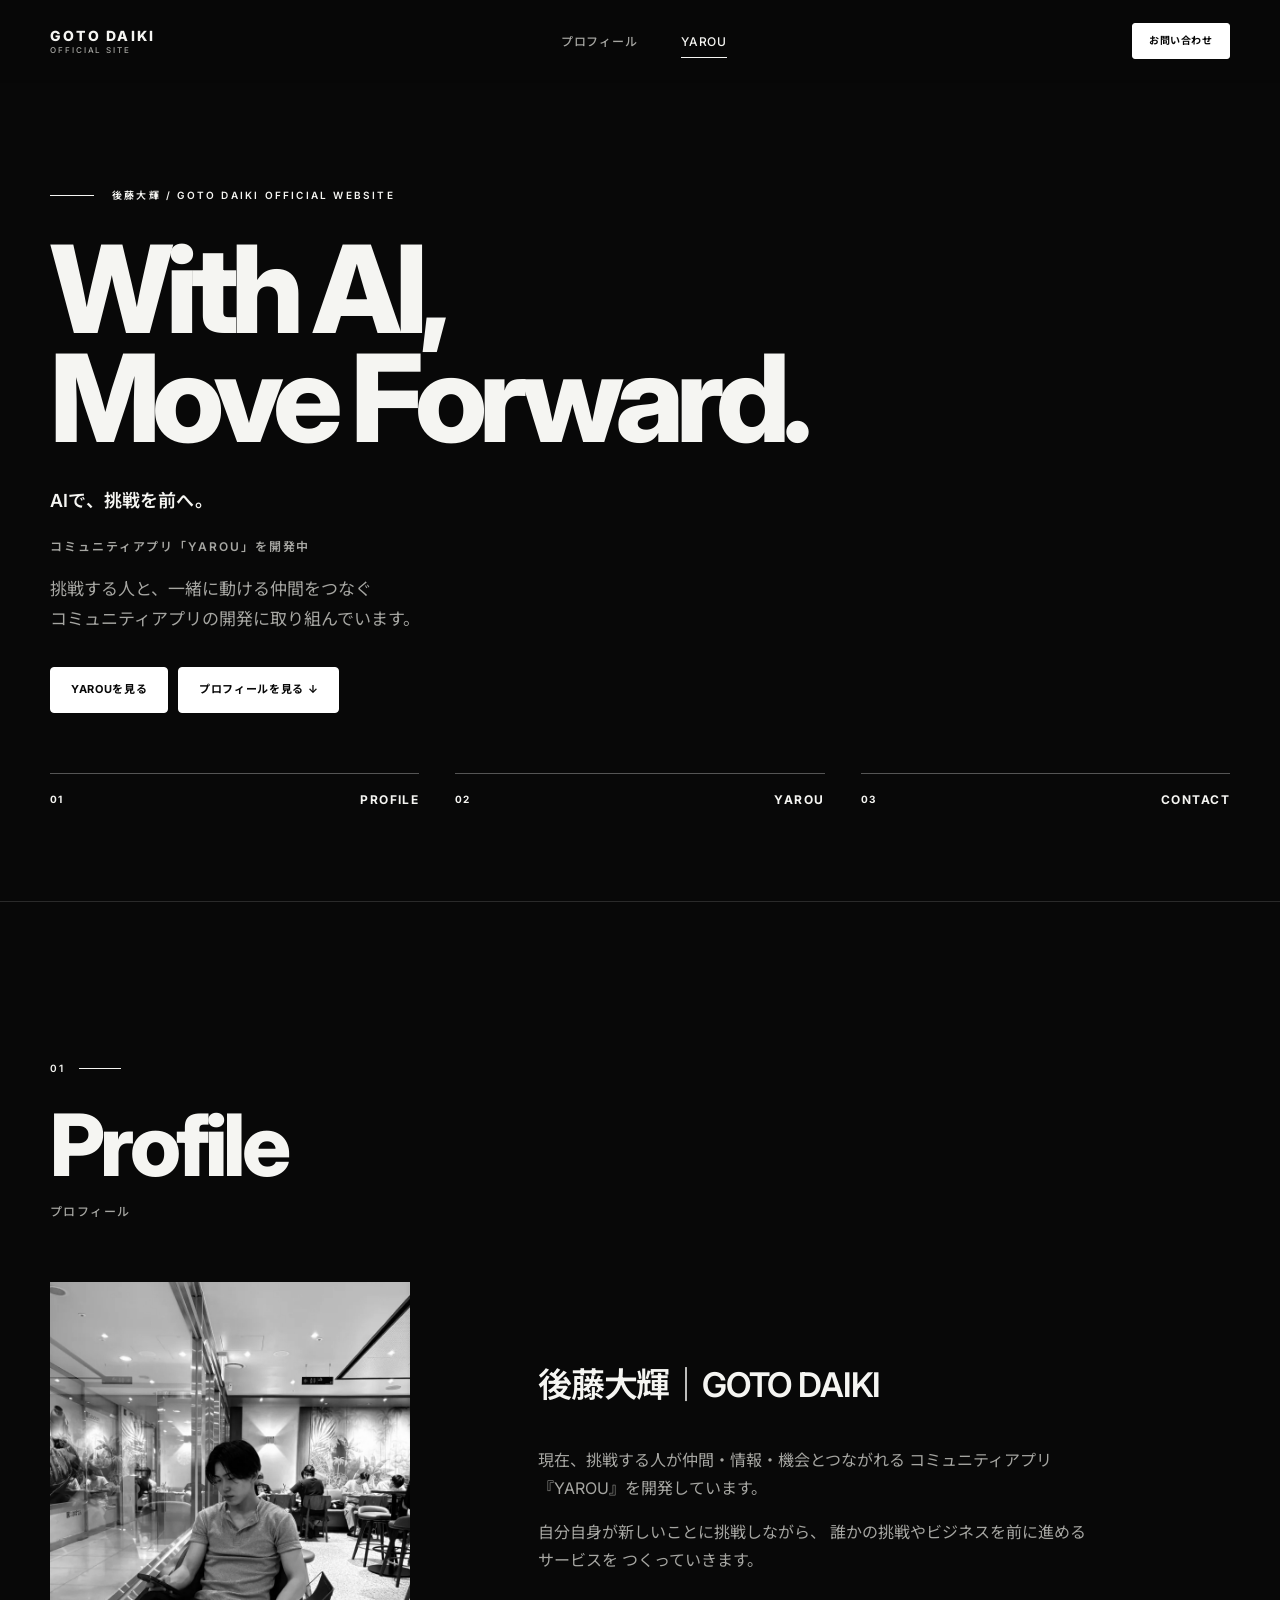
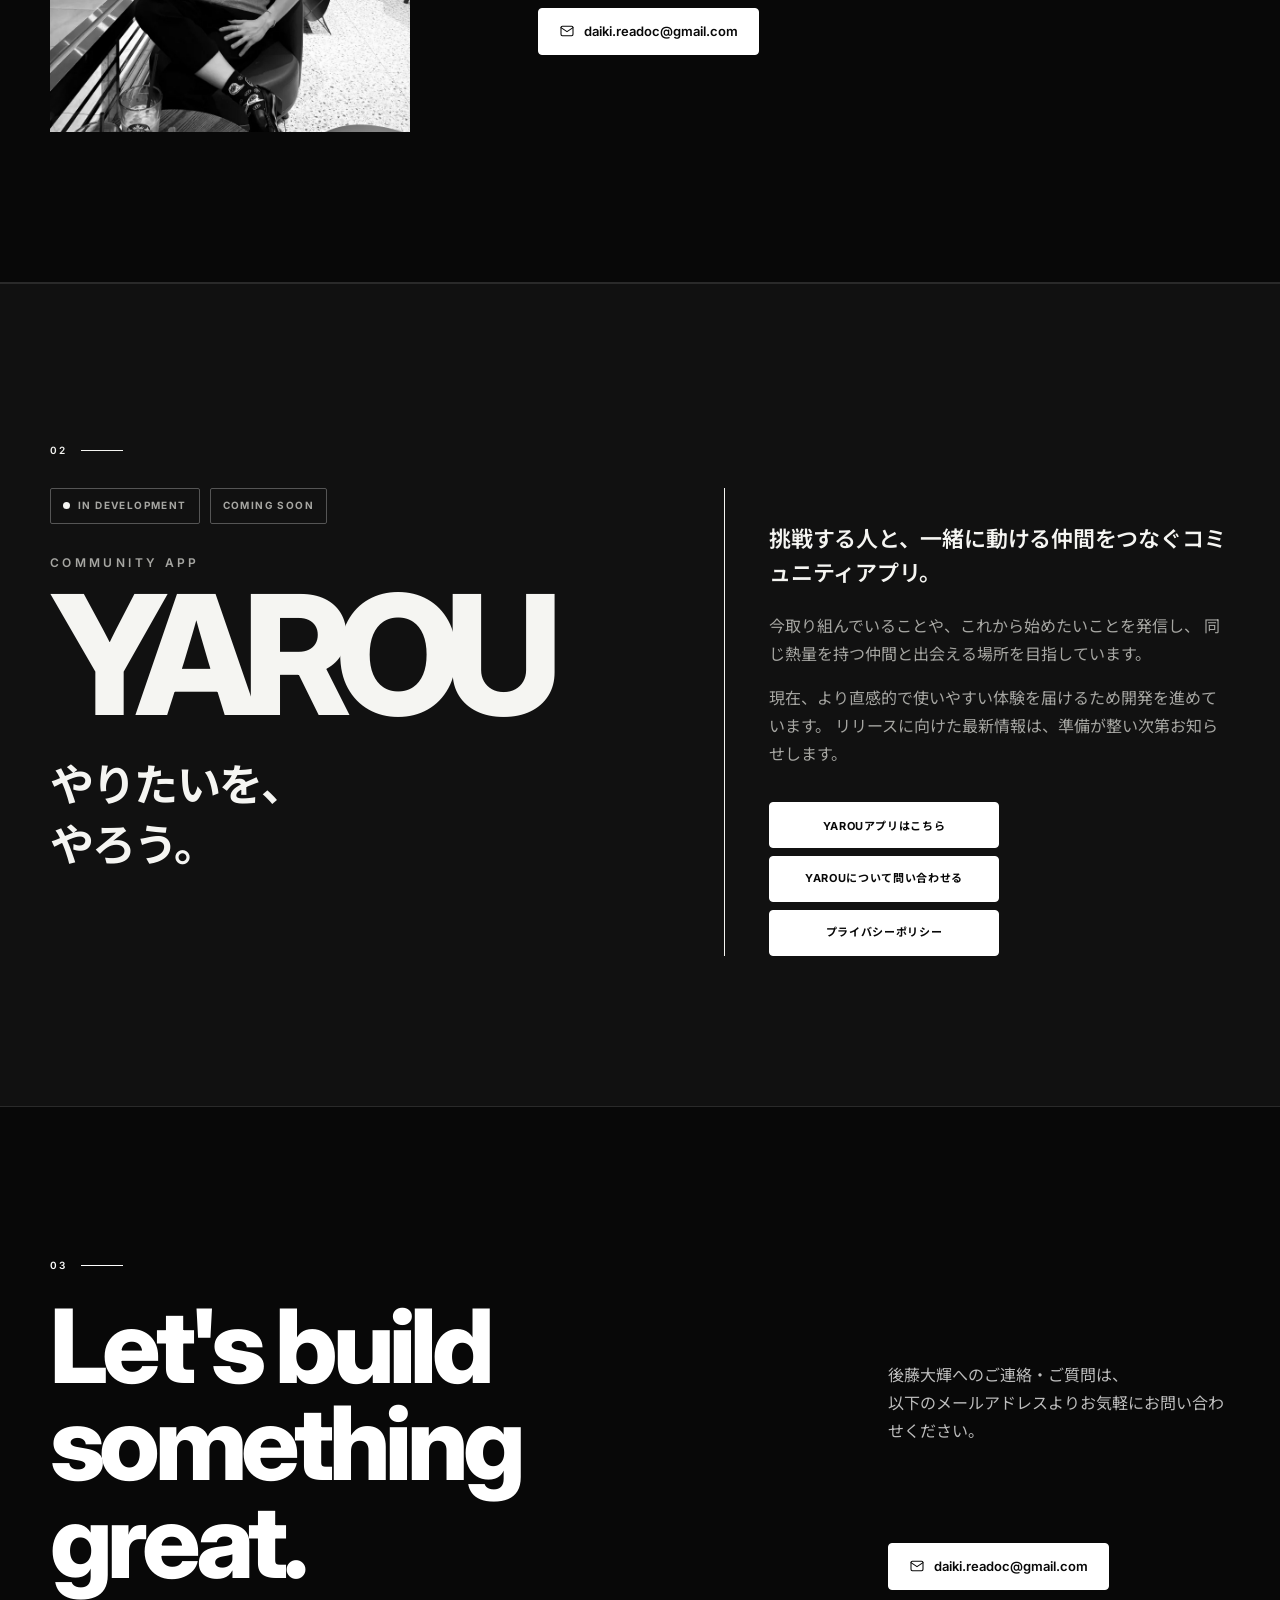
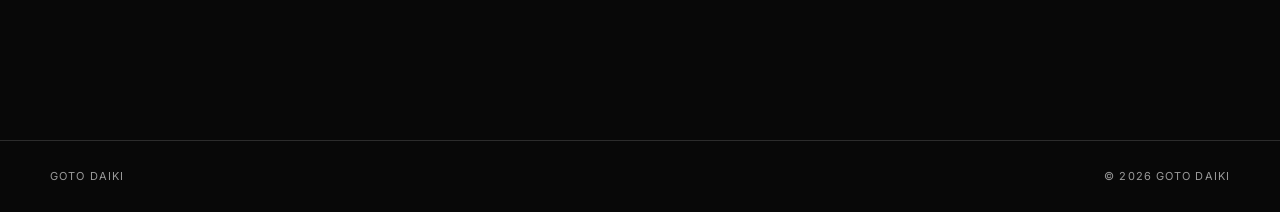
==== commit 459a21fb: "Refine section navigation and CTA sizing" ====
--- a/index.html
+++ b/index.html
@@ -131,18 +131,18 @@
 
       <div class="hero-pillars container reveal">
         <div class="glass pillars-bar">
-          <div class="pillar">
+          <a href="#profile" class="pillar">
             <span class="pillar-index">01</span>
             <span class="pillar-name">PROFILE</span>
-          </div>
-          <div class="pillar">
+          </a>
+          <a href="#apps" class="pillar">
             <span class="pillar-index">02</span>
             <span class="pillar-name">YAROU</span>
-          </div>
-          <div class="pillar">
+          </a>
+          <a href="#contact" class="pillar">
             <span class="pillar-index">03</span>
             <span class="pillar-name">CONTACT</span>
-          </div>
+          </a>
         </div>
       </div>
     </section>
--- a/style.css
+++ b/style.css
@@ -1755,10 +1755,11 @@
 
 .button,
 .mobile-nav-cta {
-  min-height: 52px;
+  min-height: 46px;
+  padding: 0 20px;
   border-radius: 4px;
   box-shadow: none;
-  font-size: 12px;
+  font-size: 11px;
   font-weight: 700;
   letter-spacing: .06em;
   background: #ffffff;
@@ -1775,10 +1776,10 @@
 }
 
 .button.small {
-  min-height: 40px;
+  min-height: 36px;
   border-radius: 3px;
-  padding: 0 20px;
-  font-size: 11px;
+  padding: 0 16px;
+  font-size: 10px;
 }
 
 .hero {
@@ -1842,40 +1843,57 @@
 
 .hero-actions {
   justify-content: flex-start;
-  margin-top: 38px;
+  margin-top: 32px;
+  gap: 10px;
 }
 
 .hero-pillars {
   width: min(1180px, calc(100% - 64px));
   margin-top: auto;
-  padding-top: 72px;
+  padding-top: 60px;
 }
 
 .pillars-bar {
+  display: grid;
+  grid-template-columns: repeat(3, minmax(0, 1fr));
   padding: 0;
-  gap: 0;
-  border-top: 1px solid var(--ink);
+  gap: 36px;
+  background: transparent;
+  border: 0;
   border-radius: 0;
 }
 
 .pillar {
-  align-items: flex-start;
-  gap: 28px;
-  padding: 20px 20px 10px 0;
+  display: grid;
+  grid-template-columns: 48px minmax(0, 1fr);
+  align-items: center;
+  gap: 16px;
+  padding: 15px 0;
   border-radius: 0;
-  border-right: 1px solid var(--line);
+  border-top: 1px solid var(--line-strong);
+  border-right: 0;
+  color: var(--ink);
 }
 
 .pillar + .pillar {
-  padding-left: 24px;
-}
-
-.pillar:last-child {
-  border-right: 0;
+  padding-left: 0;
 }
 
 .pillar:hover {
   background: transparent;
+  color: var(--ink-soft);
+}
+
+.pillar-name {
+  text-align: right;
+  font-size: 12px;
+  font-weight: 700;
+  letter-spacing: .12em;
+  transition: transform .3s var(--ease), color .3s var(--ease);
+}
+
+.pillar:hover .pillar-name {
+  transform: translateX(4px);
 }
 
 .pillar-index {
@@ -2010,13 +2028,15 @@
 .yarou-actions {
   display: grid;
   grid-template-columns: 1fr;
-  gap: 10px;
-  margin-top: 40px;
+  justify-items: start;
+  gap: 8px;
+  margin-top: 34px;
 }
 
 .yarou-button {
-  width: 100%;
-  min-height: 52px;
+  width: auto;
+  min-width: 230px;
+  min-height: 46px;
 }
 
 .contact-section {
@@ -2226,12 +2246,12 @@
   }
 
   .hero {
-    min-height: 100svh;
-    padding: 132px 0 48px;
+    min-height: auto;
+    padding: 124px 0 0;
   }
 
   h1 {
-    font-size: clamp(50px, 15vw, 72px);
+    font-size: clamp(42px, 11.6vw, 58px);
     line-height: .94;
   }
 
@@ -2261,27 +2281,60 @@
   }
 
   .hero-actions {
-    margin-top: 34px;
-    gap: 10px;
+    flex-direction: row;
+    flex-wrap: wrap;
+    width: auto;
+    margin-top: 28px;
+    gap: 8px;
+  }
+
+  .hero-actions .button {
+    width: auto;
   }
 
   .hero-pillars {
-    margin-top: 72px;
+    margin-top: 52px;
     padding-top: 0;
   }
 
   .pillars-bar {
-    border-top-color: var(--line-strong);
+    display: block;
+    border: 0;
   }
 
   .pillar,
   .pillar + .pillar {
+    position: relative;
+    display: flex;
     flex-direction: row;
+    align-items: center;
     justify-content: space-between;
     width: 100%;
-    padding: 16px 0;
+    min-height: 52px;
+    padding: 13px 0;
+    border-top: 1px solid var(--line);
     border-right: 0;
+    border-bottom: 0;
+  }
+
+  .pillar:last-child {
     border-bottom: 1px solid var(--line);
+  }
+
+  .pillar-name {
+    position: absolute;
+    top: 14px;
+    left: 58%;
+    display: block;
+    color: #f5f5f2;
+    opacity: 1;
+    visibility: visible;
+    text-align: left;
+    transform: none;
+  }
+
+  .pillar:hover .pillar-name {
+    transform: translateX(4px);
   }
 
   .section {
@@ -2308,8 +2361,8 @@
 
   .profile-social,
   .profile-social a {
-    width: 100%;
-    max-width: none;
+    width: auto;
+    max-width: 100%;
   }
 
   .yarou-copy h2 {
@@ -2330,7 +2383,8 @@
 
   .contact-social,
   .contact-social a {
-    width: 100%;
+    width: auto;
+    max-width: 100%;
   }
 
   .mobile-nav nav {
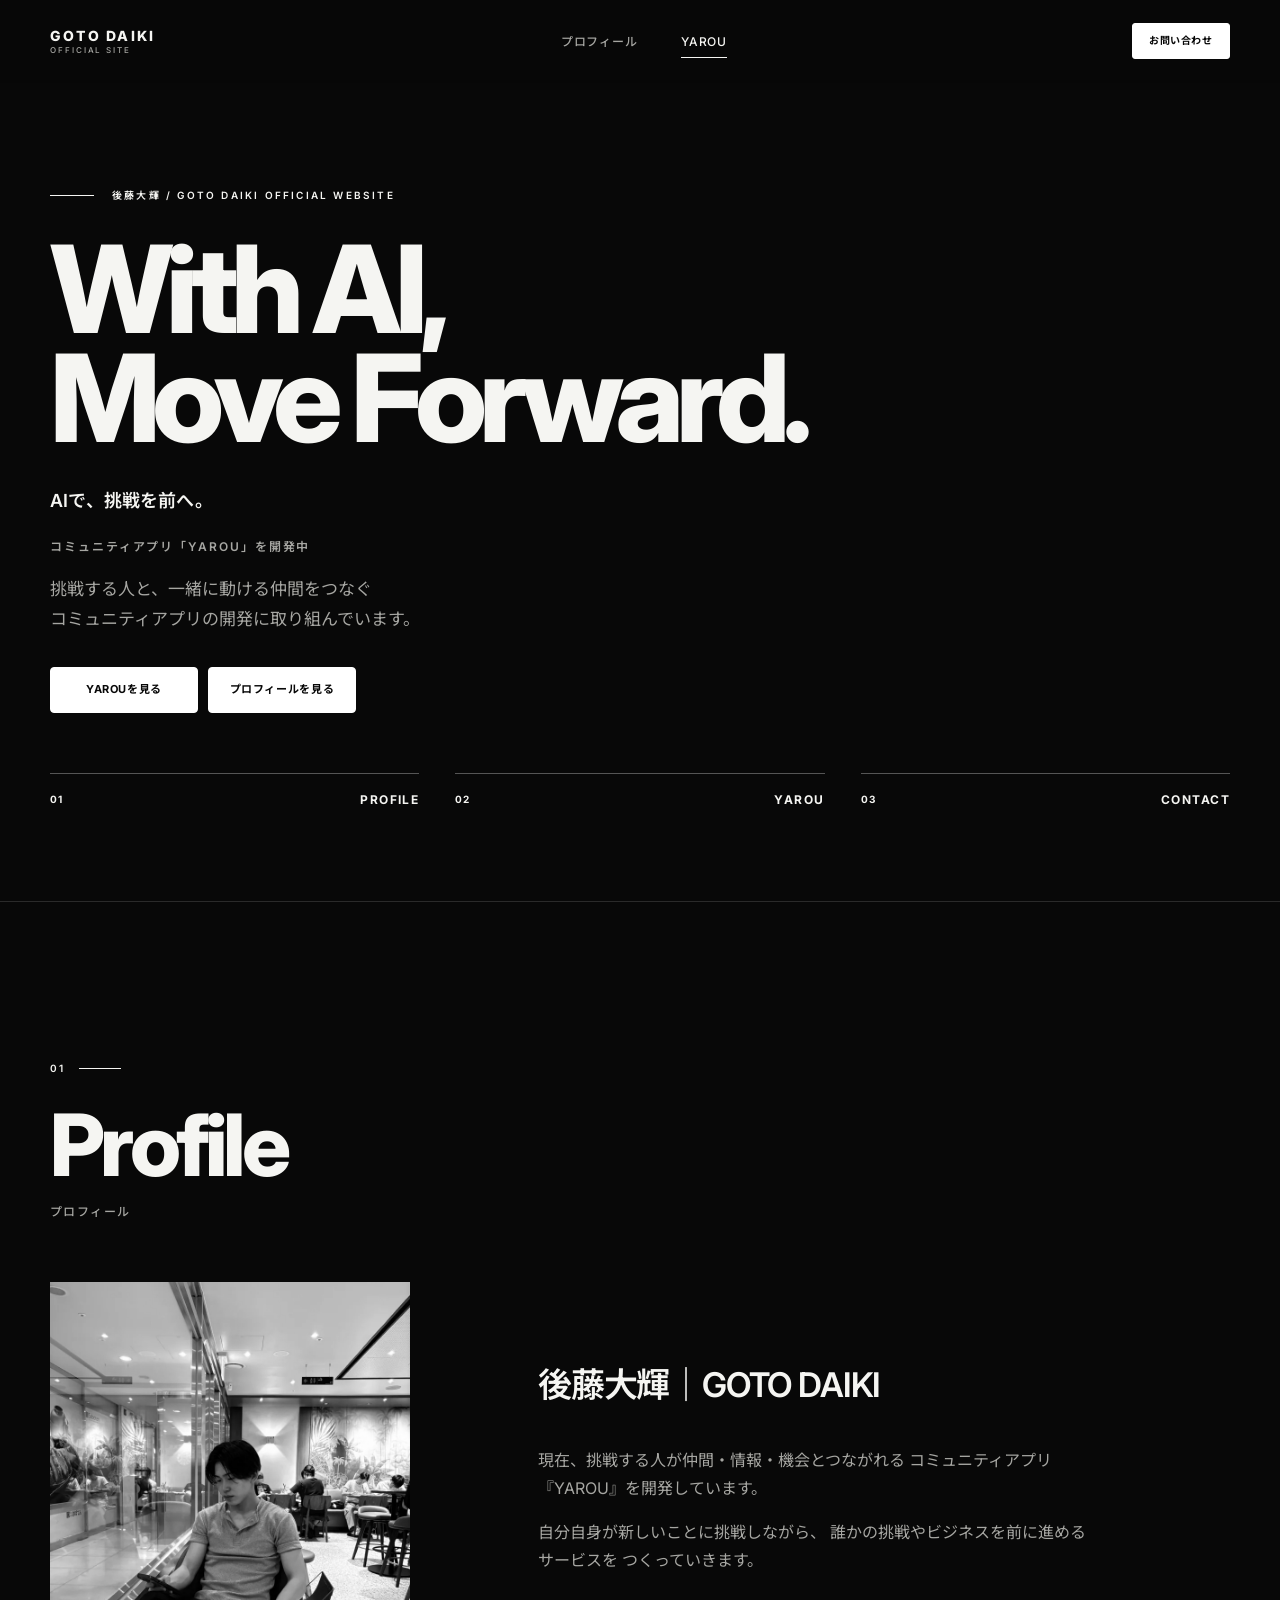
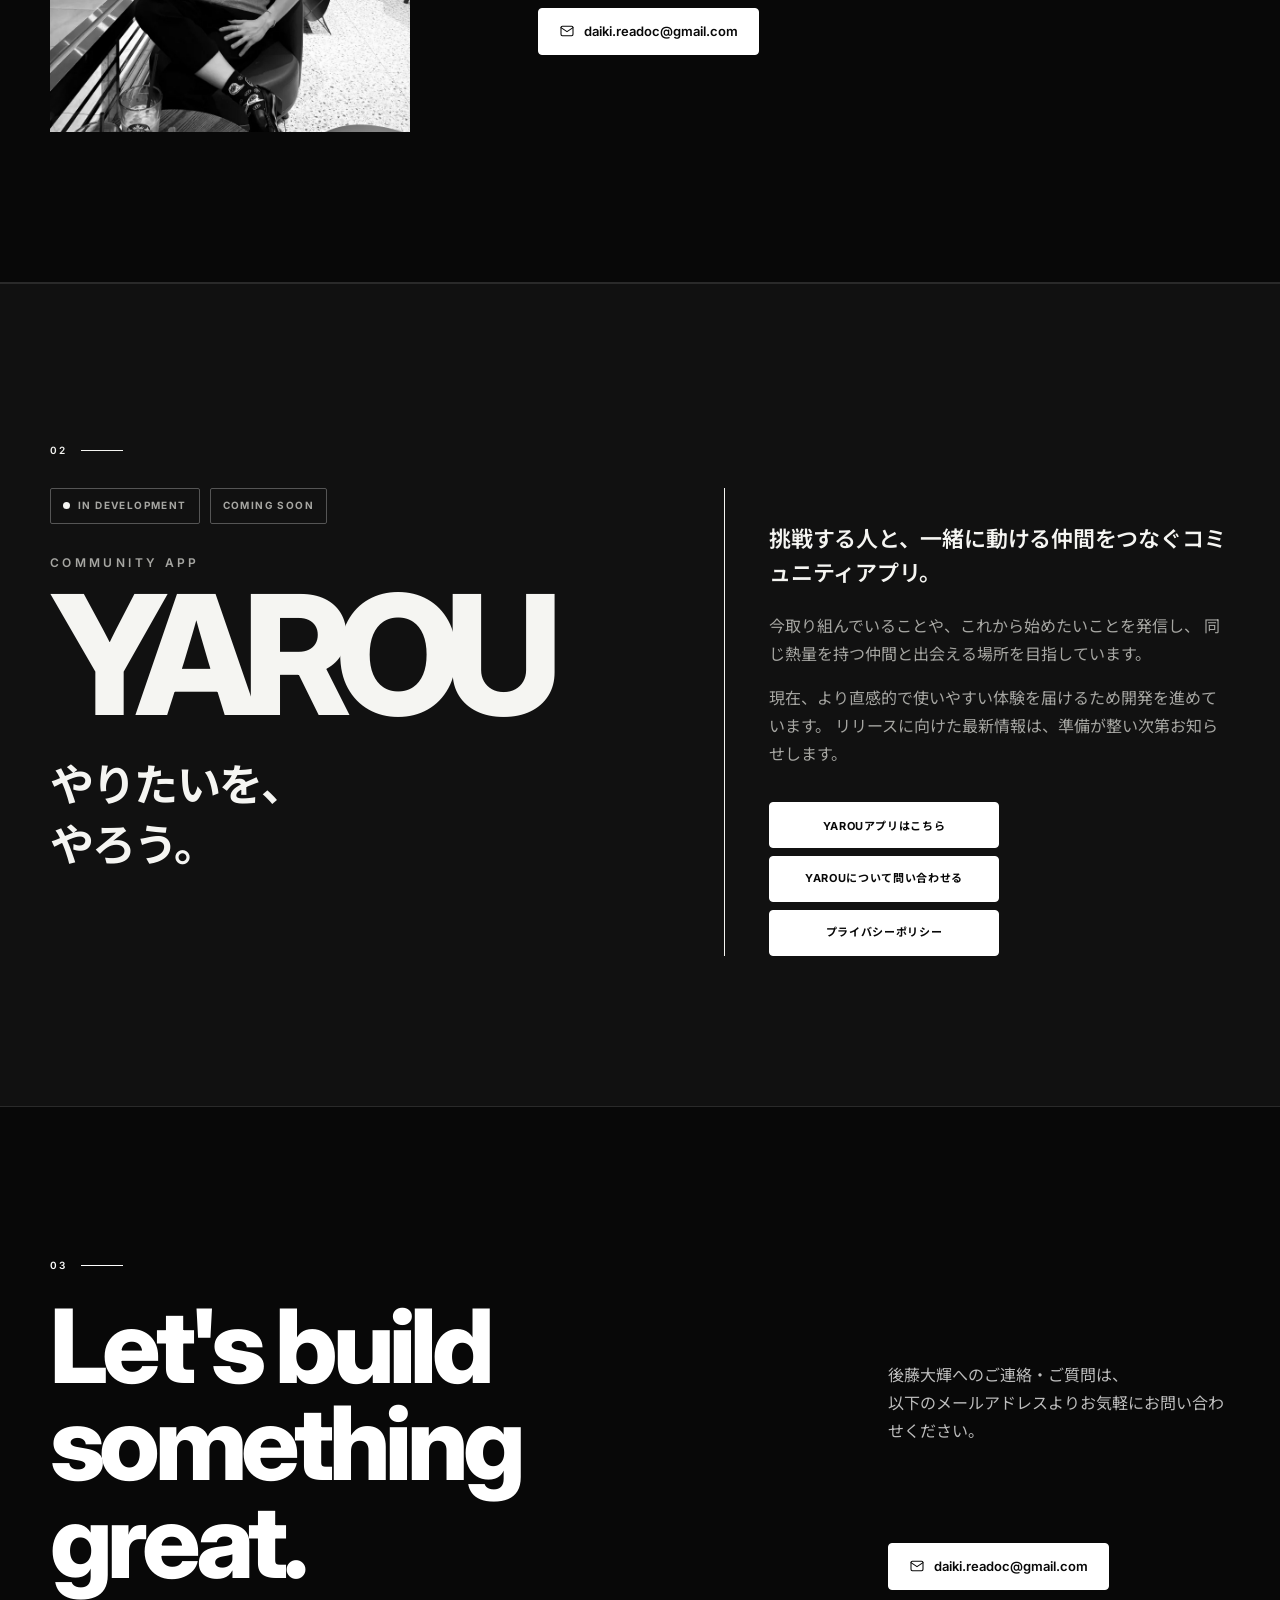
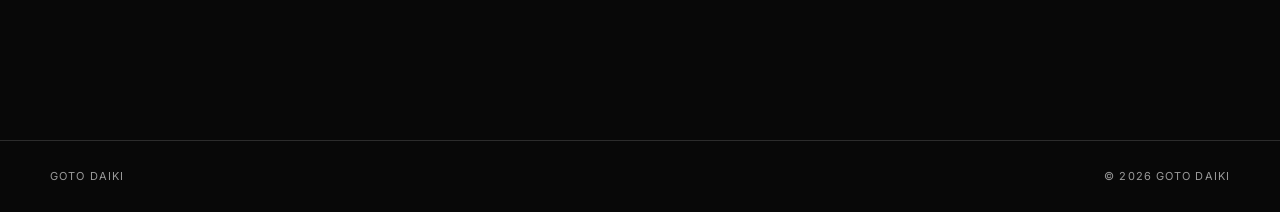
==== commit f65131a4: "Match hero CTA button sizing" ====
--- a/index.html
+++ b/index.html
@@ -125,7 +125,7 @@
         </p>
         <div class="hero-actions">
           <a href="#apps" class="button primary btn-reveal">YAROUを見る</a>
-          <a href="#profile" class="button ghost btn-reveal">プロフィールを見る ↓</a>
+          <a href="#profile" class="button ghost btn-reveal">プロフィールを見る</a>
         </div>
       </div>
 
--- a/style.css
+++ b/style.css
@@ -1847,6 +1847,12 @@
   gap: 10px;
 }
 
+.hero-actions .button {
+  flex: 0 0 148px;
+  width: 148px;
+  padding: 0 16px;
+}
+
 .hero-pillars {
   width: min(1180px, calc(100% - 64px));
   margin-top: auto;
@@ -2250,13 +2256,21 @@
     padding: 124px 0 0;
   }
 
+  .hero-inner {
+    text-align: center;
+  }
+
   h1 {
+    margin-left: auto;
+    margin-right: auto;
     font-size: clamp(42px, 11.6vw, 58px);
     line-height: .94;
+    text-align: center;
   }
 
   .hero-name {
-    align-items: flex-start;
+    align-items: center;
+    justify-content: center;
     font-size: 8px;
     line-height: 1.5;
     letter-spacing: .16em;
@@ -2264,32 +2278,46 @@
 
   .hero-name::before {
     width: 28px;
-    margin-top: 6px;
+    margin-top: 0;
   }
 
   .hero-jp {
+    width: fit-content;
+    margin-left: auto;
+    margin-right: auto;
     margin-top: 28px;
     font-size: 16px;
+    text-align: center;
   }
 
   .hero-tagline {
+    width: min(100%, 320px);
+    margin-left: auto;
+    margin-right: auto;
     line-height: 1.8;
+    text-align: center;
   }
 
   .hero-copy {
+    width: min(100%, 320px);
+    margin-left: auto;
+    margin-right: auto;
     font-size: 16px;
+    text-align: center;
   }
 
   .hero-actions {
     flex-direction: row;
-    flex-wrap: wrap;
-    width: auto;
+    flex-wrap: nowrap;
+    justify-content: center;
+    width: 100%;
     margin-top: 28px;
     gap: 8px;
   }
 
   .hero-actions .button {
-    width: auto;
+    flex-basis: 148px;
+    width: 148px;
   }
 
   .hero-pillars {
@@ -2349,14 +2377,50 @@
     gap: 52px;
   }
 
+  #profile > .container > .section-number,
+  .contact-inner .section-number {
+    display: flex;
+    width: fit-content;
+    margin-left: auto;
+    margin-right: auto;
+    justify-content: center;
+  }
+
+  #profile > .container > h2,
+  #profile > .container > .section-heading-jp {
+    width: 100%;
+    text-align: center;
+  }
+
+  #profile > .container > .section-heading-jp {
+    margin-left: auto;
+    margin-right: auto;
+  }
+
   .profile-photo {
     width: 100%;
     max-width: none;
   }
 
+  .profile-content {
+    width: 100%;
+    text-align: center;
+  }
+
   .profile-content .lead {
-    text-align: left;
+    width: min(100%, 320px);
+    margin-left: auto;
+    margin-right: auto;
+    text-align: center;
     margin-bottom: 28px;
+  }
+
+  .profile-content p:not(.lead) {
+    width: min(100%, 320px);
+    margin-left: auto;
+    margin-right: auto;
+    line-height: 1.9;
+    text-align: center;
   }
 
   .profile-social,
@@ -2365,26 +2429,106 @@
     max-width: 100%;
   }
 
+  .profile-social {
+    width: 100%;
+    justify-content: center;
+  }
+
+  .profile-social a {
+    width: fit-content !important;
+    min-height: 42px;
+    padding: 9px 16px;
+    font-size: 12px;
+  }
+
   .yarou-copy h2 {
-    font-size: clamp(86px, 27vw, 122px);
+    font-size: clamp(70px, 20vw, 86px);
+  }
+
+  .yarou-grid {
+    gap: 44px;
+  }
+
+  .yarou-copy {
+    text-align: center;
+  }
+
+  .yarou-status-group {
+    justify-content: center;
   }
 
   .yarou-content {
     padding-top: 30px;
+    text-align: center;
   }
 
   .yarou-content .lead {
     font-size: 20px;
   }
 
+  .yarou-content .lead,
+  .yarou-content > p:not(.lead) {
+    width: min(100%, 320px);
+    margin-left: auto;
+    margin-right: auto;
+  }
+
+  .yarou-actions {
+    justify-items: center;
+    gap: 7px;
+    margin-top: 28px;
+  }
+
+  .yarou-button {
+    width: clamp(180px, 54%, 210px);
+    min-width: 0;
+    min-height: 42px;
+    padding: 0 12px;
+    font-size: 10px;
+  }
+
   .contact-section h2 {
-    font-size: clamp(48px, 14vw, 72px);
+    width: 100%;
+    max-width: 330px;
+    margin-left: auto;
+    margin-right: auto;
+    font-size: clamp(42px, 12vw, 58px);
+    text-align: center;
+  }
+
+  .contact-section p {
+    width: 100%;
+    max-width: 300px;
+    margin-left: auto;
+    margin-right: auto;
+    text-align: center;
   }
 
   .contact-social,
   .contact-social a {
     width: auto;
     max-width: 100%;
+  }
+
+  .contact-social {
+    width: fit-content !important;
+    margin-left: auto;
+    margin-right: auto;
+    justify-self: center;
+    justify-content: center;
+  }
+
+  .contact-inner {
+    justify-items: center;
+  }
+
+  .contact-social a {
+    width: fit-content !important;
+    margin-left: auto;
+    margin-right: auto;
+    min-height: 42px;
+    padding: 9px 16px;
+    font-size: 12px;
   }
 
   .mobile-nav nav {
